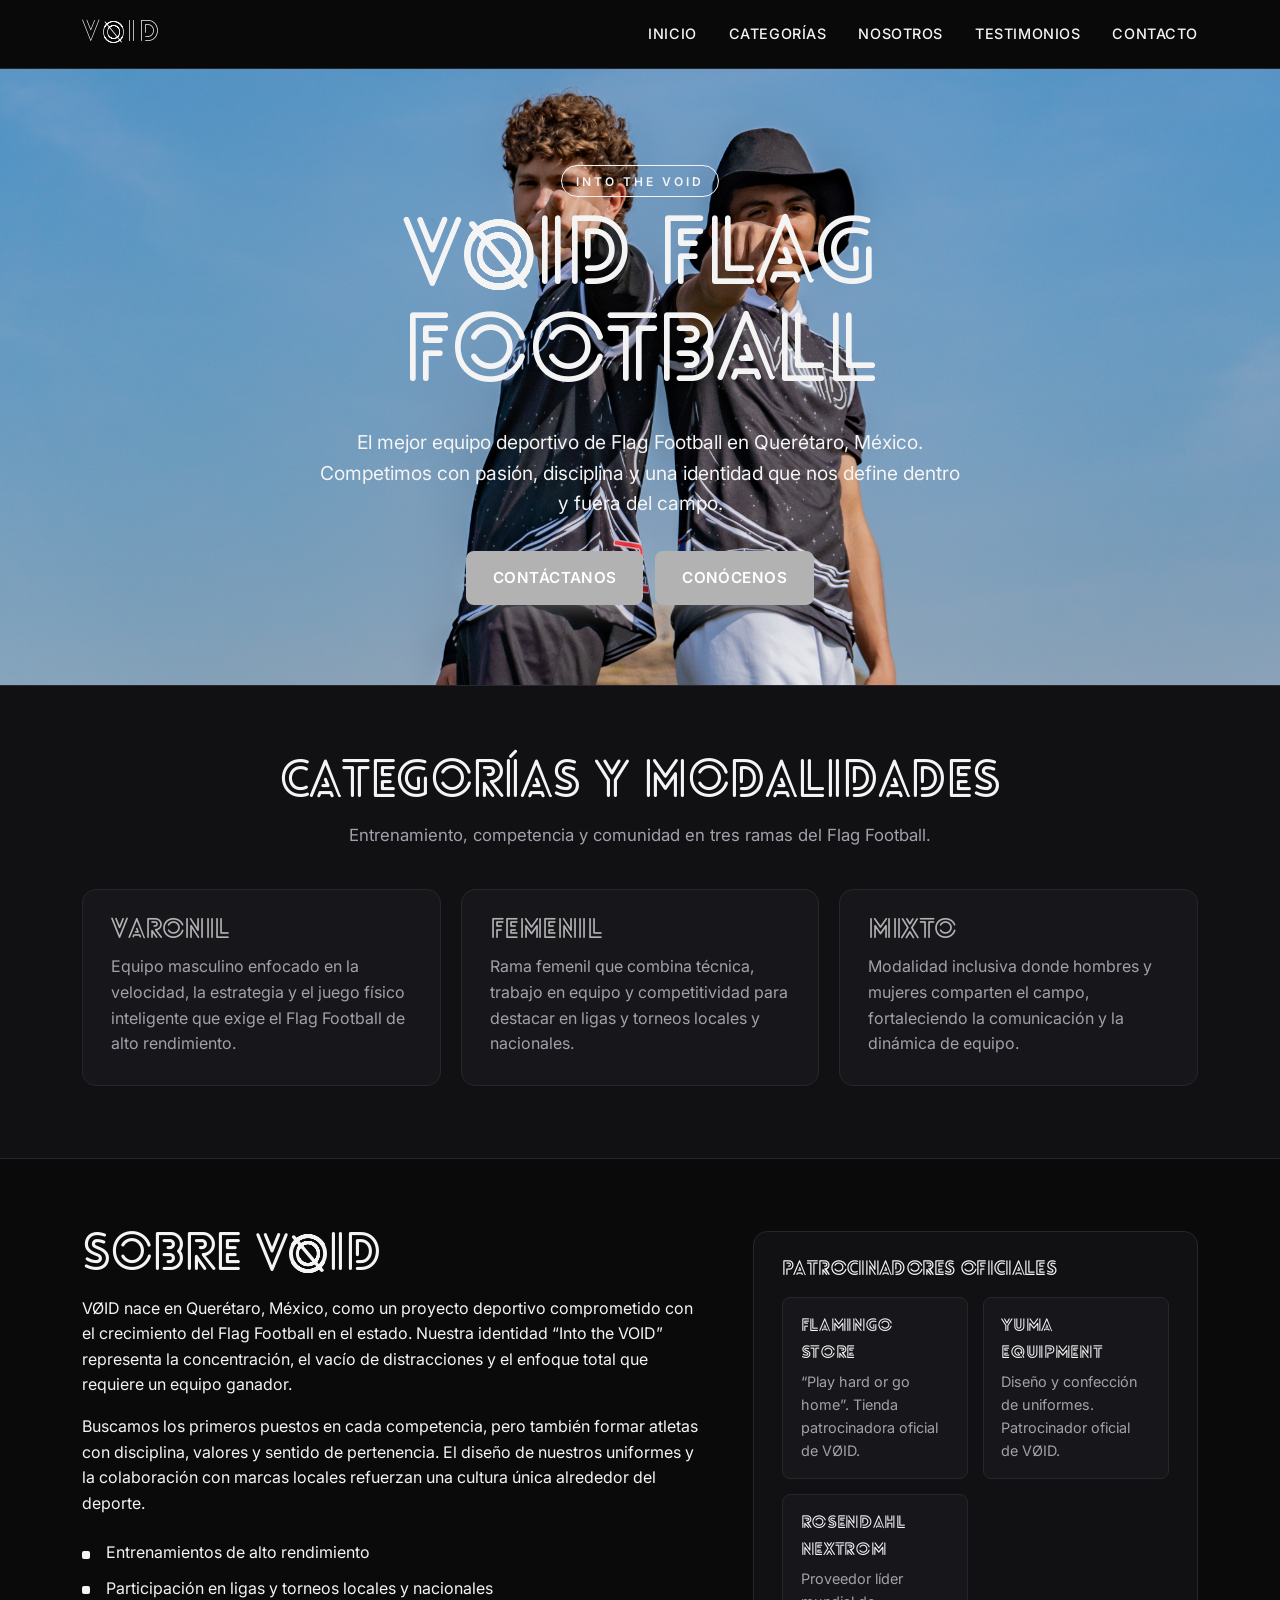
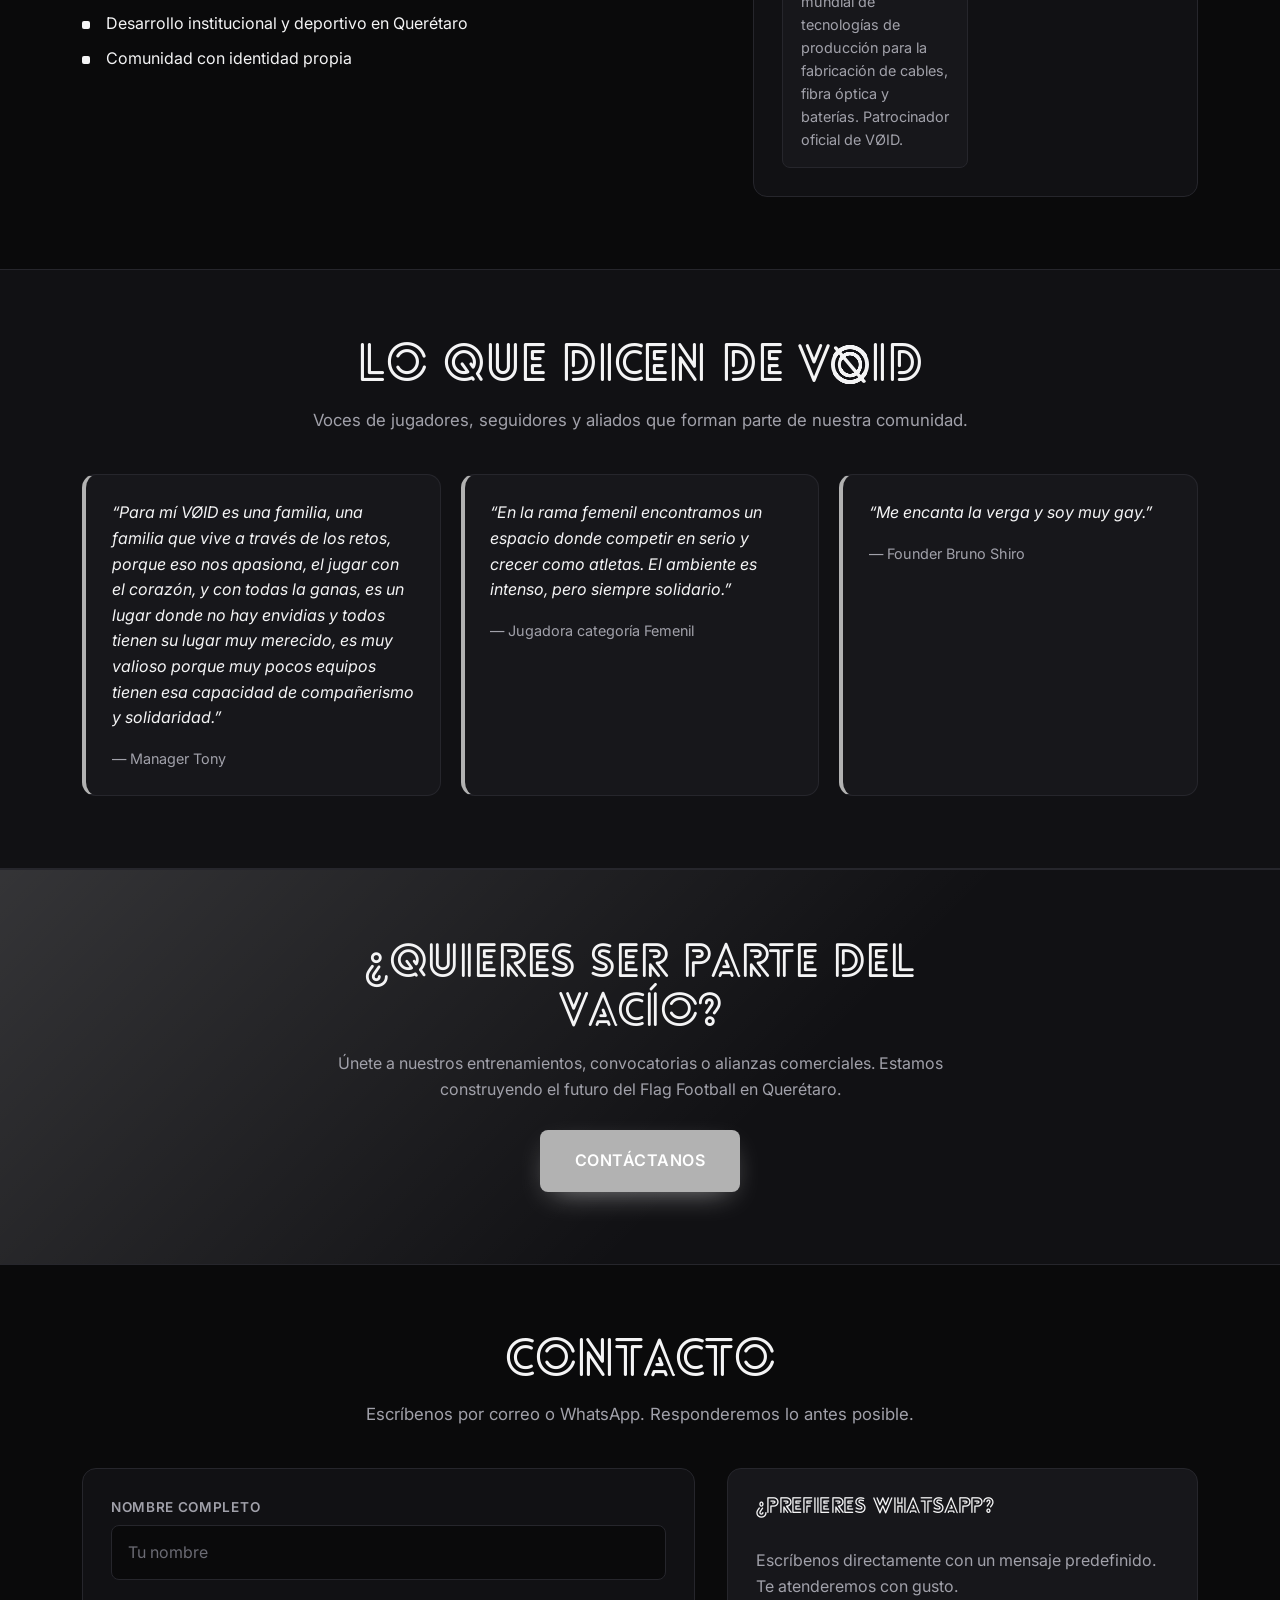
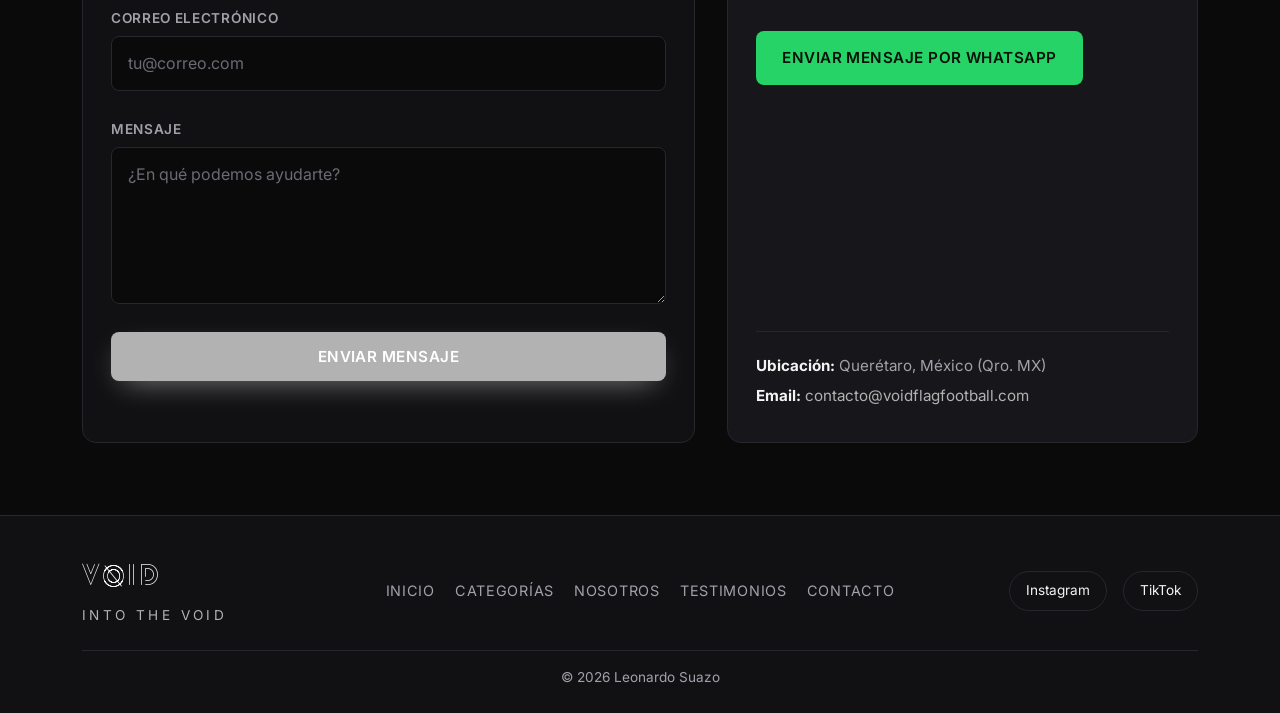
==== index.html @ d8218d99 "first commit" ====
<!doctype html>
<html lang="es">
  <head>
    <meta charset="UTF-8" />
    <meta name="viewport" content="width=device-width, initial-scale=1" />
    <title>VØID Flag Football | Into the VOID</title>
    <meta
      name="description"
      content="VØID es un equipo de Flag Football en Querétaro, México. Categorías varonil, femenil y mixto. Entrenamiento de alto rendimiento, competencia y comunidad urbana."
    />
    <meta name="author" content="Leonardo Suazo" />
    <meta
      name="keywords"
      content="Flag Football, VØID, Querétaro, fútbol bandera, equipo deportivo"
    />
    <meta property="og:title" content="VØID Flag Football | Into the VOID" />
    <meta
      property="og:description"
      content="Equipo de Flag Football en Querétaro, México. Varonil, femenil y mixto. Únete al VOID."
    />
    <meta property="og:type" content="website" />
    <meta property="og:locale" content="es_MX" />
    <meta name="twitter:card" content="summary_large_image" />
    <meta name="twitter:site" content="@voidflagfootball" />

    <link rel="preconnect" href="https://fonts.googleapis.com" />
    <link rel="preconnect" href="https://fonts.gstatic.com" crossorigin />
    <link
      rel="stylesheet"
      href="https://fonts.googleapis.com/css2?family=Bebas+Neue&family=Inter:wght@400;500;600;700&display=swap"
    />
    <link rel="stylesheet" href="styles/normalize.css" />
    <link rel="stylesheet" href="styles/style.css" />
    <link rel="icon" href="favicon.ico" type="icon" />
  </head>
  <body>
    <!-- Header / Navegación -->
    <header class="site-header">
      <div class="container header-inner">
        <a href="#inicio" class="logo" aria-label="VØID Inicio">VØID</a>

        <button
          class="nav-toggle"
          type="button"
          aria-label="Abrir menú de navegación"
          aria-expanded="false"
          aria-controls="main-nav"
        >
          <span class="hamburger-line" aria-hidden="true"></span>
          <span class="hamburger-line" aria-hidden="true"></span>
          <span class="hamburger-line" aria-hidden="true"></span>
        </button>

        <nav id="main-nav" class="main-nav" aria-label="Navegación principal">
          <ul class="nav-list">
            <li><a href="#inicio">Inicio</a></li>
            <li><a href="#categorias">Categorías</a></li>
            <li><a href="#nosotros">Nosotros</a></li>
            <li><a href="#testimonios">Testimonios</a></li>
            <li><a href="#contacto">Contacto</a></li>
          </ul>
        </nav>
      </div>
    </header>

    <main id="inicio">
      <!-- Hero -->
      <section class="hero" aria-labelledby="hero-title">
        <div class="container hero-content">
          <p class="hero-eyebrow">Into the VOID</p>
          <h1 id="hero-title" class="hero-title">VØID Flag Football</h1>
          <p class="hero-subtitle">
            El mejor equipo deportivo de Flag Football en Querétaro, México.
            Competimos con pasión, disciplina y una identidad que nos define
            dentro y fuera del campo.
          </p>
          <div class="hero-actions">
            <a href="#contacto" class="btn btn-primary">Contáctanos</a>
            <a href="#nosotros" class="btn btn-secondary">Conócenos</a>
          </div>
        </div>
      </section>

      <!-- Categorías -->
      <section
        id="categorias"
        class="categories"
        aria-labelledby="categories-title"
      >
        <div class="container">
          <header class="section-header">
            <h2 id="categories-title" class="section-title">
              Categorías y modalidades
            </h2>
            <p class="section-lead">
              Entrenamiento, competencia y comunidad en tres ramas del Flag
              Football.
            </p>
          </header>

          <div class="cards-grid">
            <article class="value-card">
              <h3 class="value-card-title">Varonil</h3>
              <p class="value-card-text">
                Equipo masculino enfocado en la velocidad, la estrategia y el
                juego físico inteligente que exige el Flag Football de alto
                rendimiento.
              </p>
            </article>

            <article class="value-card">
              <h3 class="value-card-title">Femenil</h3>
              <p class="value-card-text">
                Rama femenil que combina técnica, trabajo en equipo y
                competitividad para destacar en ligas y torneos locales y
                nacionales.
              </p>
            </article>

            <article class="value-card">
              <h3 class="value-card-title">Mixto</h3>
              <p class="value-card-text">
                Modalidad inclusiva donde hombres y mujeres comparten el campo,
                fortaleciendo la comunicación y la dinámica de equipo.
              </p>
            </article>
          </div>
        </div>
      </section>

      <!-- Sobre nosotros -->
      <section id="nosotros" class="about" aria-labelledby="about-title">
        <div class="container about-inner">
          <div class="about-copy">
            <h2 id="about-title" class="section-title">Sobre VØID</h2>
            <p class="about-text">
              VØID nace en Querétaro, México, como un proyecto deportivo
              comprometido con el crecimiento del Flag Football en el estado.
              Nuestra identidad “Into the VOID” representa la concentración, el
              vacío de distracciones y el enfoque total que requiere un equipo
              ganador.
            </p>
            <p>
              Buscamos los primeros puestos en cada competencia, pero también
              formar atletas con disciplina, valores y sentido de pertenencia.
              El diseño de nuestros uniformes y la colaboración con marcas
              locales refuerzan una cultura única alrededor del deporte.
            </p>

            <ul class="about-list">
              <li>Entrenamientos de alto rendimiento</li>
              <li>Participación en ligas y torneos locales y nacionales</li>
              <li>Desarrollo institucional y deportivo en Querétaro</li>
              <li>Comunidad con identidad propia</li>
            </ul>
          </div>

          <div class="about-sponsors">
            <h3 class="sponsors-title">Patrocinadores oficiales</h3>
            <div class="sponsors-grid">
              <div class="sponsor-card">
                <strong
                  ><a href="https://www.instagram.com/la_flamingo_store/">
                    Flamingo Store</a
                  ></strong
                >
                <span
                  >“Play hard or go home”. Tienda patrocinadora oficial de
                  VØID.</span
                >
              </div>
              <div class="sponsor-card">
                <strong
                  ><a href="https://www.instagram.com/yuma_equipment/"
                    >Yuma Equipment</a
                  ></strong
                >
                <span
                  >Diseño y confección de uniformes. Patrocinador oficial de
                  VØID.</span
                >
              </div>
              <div class="sponsor-card">
                <strong>Rosendahl Nextrom</strong>
                <span
                  >Proveedor líder mundial de tecnologías de producción para la
                  fabricación de cables, fibra óptica y baterías. Patrocinador
                  oficial de VØID.</span
                >
              </div>
            </div>
          </div>
        </div>
      </section>

      <!-- Testimonios -->
      <section
        id="testimonios"
        class="testimonials"
        aria-labelledby="testimonials-title"
      >
        <div class="container">
          <header class="section-header">
            <h2 id="testimonials-title" class="section-title">
              Lo que dicen de VØID
            </h2>
            <p class="section-lead">
              Voces de jugadores, seguidores y aliados que forman parte de
              nuestra comunidad.
            </p>
          </header>

          <div class="testimonials-grid">
            <blockquote class="testimonial-card">
              <p>
                “Para mí VØID es una familia, una familia que vive a través de
                los retos, porque eso nos apasiona, el jugar con el corazón, y
                con todas la ganas, es un lugar donde no hay envidias y todos
                tienen su lugar muy merecido, es muy valioso porque muy pocos
                equipos tienen esa capacidad de compañerismo y solidaridad.”
              </p>
              <footer><cite>— Manager Tony</cite></footer>
            </blockquote>

            <blockquote class="testimonial-card">
              <p>
                “En la rama femenil encontramos un espacio donde competir en
                serio y crecer como atletas. El ambiente es intenso, pero
                siempre solidario.”
              </p>
              <footer><cite>— Jugadora categoría Femenil</cite></footer>
            </blockquote>

            <blockquote class="testimonial-card">
              <p>“Me encanta la verga y soy muy gay.”</p>
              <footer><cite>— Founder Bruno Shiro</cite></footer>
            </blockquote>
          </div>
        </div>
      </section>

      <!-- CTA intermedia -->
      <section class="cta-section" aria-labelledby="cta-title">
        <div class="container cta-content">
          <h2 id="cta-title" class="cta-title">
            ¿Quieres ser parte del Vacío?
          </h2>
          <p class="cta-text">
            Únete a nuestros entrenamientos, convocatorias o alianzas
            comerciales. Estamos construyendo el futuro del Flag Football en
            Querétaro.
          </p>
          <a href="#contacto" class="btn btn-primary btn-large">Contáctanos</a>
        </div>
      </section>

      <!-- Contacto -->
      <section id="contacto" class="contact" aria-labelledby="contact-title">
        <div class="container contact-inner">
          <header class="section-header">
            <h2 id="contact-title" class="section-title">Contacto</h2>
            <p class="section-lead">
              Escríbenos por correo o WhatsApp. Responderemos lo antes posible.
            </p>
          </header>

          <div class="contact-grid">
            <form
              id="contact-form"
              class="contact-form"
              action="https://formspree.io/f/YOUR_ID"
              method="POST"
              novalidate
            >
              <div class="form-group">
                <label for="nombre">Nombre completo</label>
                <input
                  type="text"
                  id="nombre"
                  name="nombre"
                  placeholder="Tu nombre"
                  maxlength="100"
                  required
                />
                <span
                  class="form-error"
                  data-error-for="nombre"
                  role="alert"
                ></span>
              </div>

              <div class="form-group">
                <label for="email">Correo electrónico</label>
                <input
                  type="email"
                  id="email"
                  name="email"
                  placeholder="tu@correo.com"
                  maxlength="255"
                  required
                />
                <span
                  class="form-error"
                  data-error-for="email"
                  role="alert"
                ></span>
              </div>

              <div class="form-group">
                <label for="mensaje">Mensaje</label>
                <textarea
                  id="mensaje"
                  name="mensaje"
                  rows="5"
                  placeholder="¿En qué podemos ayudarte?"
                  maxlength="1000"
                  required
                ></textarea>
                <span
                  class="form-error"
                  data-error-for="mensaje"
                  role="alert"
                ></span>
              </div>

              <button type="submit" class="btn btn-primary" data-submit>
                Enviar mensaje
              </button>
              <p class="form-feedback" role="status" aria-live="polite"></p>
            </form>

            <aside class="contact-aside" aria-labelledby="whatsapp-title">
              <h3 id="whatsapp-title" class="contact-aside-title">
                ¿Prefieres WhatsApp?
              </h3>
              <p>
                Escríbenos directamente con un mensaje predefinido. Te
                atenderemos con gusto.
              </p>
              <a
                href="https://wa.me/5214426491624?text=Hola%20V%C3%98ID%2C%20me%20interesa%20conocer%20m%C3%A1s%20sobre%20el%20equipo%20de%20Flag%20Football."
                class="btn btn-whatsapp"
                target="_blank"
                rel="noopener noreferrer"
                >Enviar mensaje por WhatsApp</a
              >

              <address class="contact-info">
                <p><strong>Ubicación:</strong> Querétaro, México (Qro. MX)</p>
                <p>
                  <strong>Email:</strong>
                  <a href="mailto:contacto@voidflagfootball.com"
                    >contacto@voidflagfootball.com</a
                  >
                </p>
              </address>
            </aside>
          </div>
        </div>
      </section>
    </main>

    <!-- Footer -->
    <footer class="site-footer">
      <div class="container footer-inner">
        <div class="footer-brand">
          <span class="footer-logo">VØID</span>
          <p class="footer-tagline">Into the VOID</p>
        </div>

        <nav class="footer-nav" aria-label="Enlaces del pie de página">
          <ul>
            <li><a href="#inicio">Inicio</a></li>
            <li><a href="#categorias">Categorías</a></li>
            <li><a href="#nosotros">Nosotros</a></li>
            <li><a href="#testimonios">Testimonios</a></li>
            <li><a href="#contacto">Contacto</a></li>
          </ul>
        </nav>

        <div class="footer-social">
          <a
            href="https://www.instagram.com/voidflagqro/"
            target="_blank"
            rel="noopener noreferrer"
            aria-label="Instagram de VØID"
            >Instagram</a
          >
          <a
            href="https://www.tiktok.com/@officialvoidflag?_r=1&_t=ZS-97vxeHUKZWf"
            target="_blank"
            rel="noopener noreferrer"
            aria-label="TikTok de VØID"
            >TikTok</a
          >
        </div>

        <p class="footer-copyright">© 2026 Leonardo Suazo</p>
      </div>
    </footer>

    <script src="script.js" defer></script>
  </body>
</html>
---- styles/style.css ----
@font-face {
  font-family: "Lovelo";
  src:
    url("/fonts/Lovelo-LineLight.woff2") format("woff2"),
    url("/fonts/Lovelo-LineLight.woff") format("woff");
}

:root {
  --void-bg: #0a0a0b;
  --void-surface: #111114;
  --void-surface-2: #17171b;
  --void-border: #26262c;
  --void-text: #f4f4f5;
  --void-muted: #a1a1aa;
  --void-accent: #b2b2b2;
  --void-accent-hover: #f2f2f2;
  --void-whatsapp: #25d366;
  --void-whatsapp-hover: #1ebe57;

  --void-font-display: "Lovelo", system-ui, sans-serif;
  --void-font-body:
    "Inter", system-ui, -apple-system, "Segoe UI", Roboto, sans-serif;

  --void-radius: 14px;
  --void-radius-sm: 8px;
  --void-shadow: 0 10px 30px -12px rgba(0, 0, 0, 0.6);
  --void-shadow-accent: 0 10px 30px -12px rgba(255, 255, 255, 0.55);

  --void-container: 1180px;
  --void-gutter: 1.25rem;

  --void-header-h: 68px;
}

/* ---------- Reset / base ---------- */
*,
*::before,
*::after {
  box-sizing: border-box;
}

html {
  scroll-behavior: smooth;
  scroll-padding-top: calc(var(--void-header-h) + 12px);
  -webkit-text-size-adjust: 100%;
}

body {
  margin: 0;
  font-family: var(--void-font-body);
  font-size: 16px;
  line-height: 1.6;
  color: var(--void-text);
  background-color: var(--void-bg);
  background-image:
    radial-gradient(
      1000px 500px at 80% -10%,
      rgba(225, 29, 46, 0.12),
      transparent 60%
    ),
    radial-gradient(
      800px 400px at -10% 20%,
      rgba(255, 255, 255, 0.04),
      transparent 60%
    );
  -webkit-font-smoothing: antialiased;
  -moz-osx-font-smoothing: grayscale;
}

img,
svg {
  max-width: 100%;
  display: block;
}

a {
  color: inherit;
  text-decoration: none;
  transition: color 0.2s ease;
}
a:hover {
  color: var(--void-accent);
}

h1,
h2,
h3,
h4 {
  font-family: var(--void-font-display);
  font-weight: 700;
  letter-spacing: 0.02em;
  line-height: 1.1;
  margin: 0 0 0.75rem;
  text-transform: uppercase;
}

p {
  margin: 0 0 1rem;
  color: var(--void-muted);
}

ul {
  margin: 0;
  padding: 0;
  list-style: none;
}

:focus-visible {
  outline: 2px solid var(--void-accent);
  outline-offset: 3px;
  border-radius: 4px;
}

/* ---------- Layout helpers ---------- */
.container {
  width: 100%;
  max-width: var(--void-container);
  margin-inline: auto;
  padding-inline: var(--void-gutter);
}

.section-header {
  text-align: center;
  max-width: 720px;
  margin: 0 auto 2.5rem;
}

.section-title {
  font-size: clamp(1.9rem, 4vw + 1rem, 3rem);
  color: var(--void-text);
}

.section-lead {
  font-size: 1.05rem;
  color: var(--void-muted);
}

/* ---------- Botones ---------- */
.btn {
  display: inline-flex;
  align-items: center;
  justify-content: center;
  gap: 0.5rem;
  padding: 0.85rem 1.6rem;
  border-radius: var(--void-radius-sm);
  font-family: var(--void-font-body);
  font-weight: 600;
  font-size: 0.95rem;
  letter-spacing: 0.03em;
  text-transform: uppercase;
  cursor: pointer;
  border: 1px solid transparent;
  transition:
    transform 0.15s ease,
    background-color 0.2s ease,
    color 0.2s ease,
    box-shadow 0.2s ease,
    border-color 0.2s ease;
}

.btn:hover {
  transform: translateY(-2px);
  color: #fff;
}
.btn:active {
  transform: translateY(0);
}

.btn-primary {
  background: var(--void-accent);
  color: #fff;
  box-shadow: var(--void-shadow-accent);
}
.btn-primary:hover {
  background: var(--void-accent-hover);
  color: #26262c;
}

.btn-secondary {
  background: var(--void-accent);
  color: #fff;
  box-shadow: var(--void-shadow-accent);
}
.btn-secondary:hover {
  background: var(--void-accent-hover);
  color: #26262c;
}

.btn-whatsapp {
  background: var(--void-whatsapp);
  color: #05130a;
}
.btn-whatsapp:hover {
  background: var(--void-whatsapp-hover);
  color: #05130a;
}

.btn-large {
  padding: 1.05rem 2.1rem;
  font-size: 1rem;
}

/* ---------- Header / Navegación ---------- */
.site-header {
  position: sticky;
  top: 0;
  z-index: 50;
  background: rgba(10, 10, 11, 0.85);
  backdrop-filter: saturate(140%) blur(10px);
  -webkit-backdrop-filter: saturate(140%) blur(10px);
  border-bottom: 1px solid var(--void-border);
}

.header-inner {
  display: flex;
  align-items: center;
  justify-content: space-between;
  min-height: var(--void-header-h);
  gap: 1rem;
}

.logo {
  font-family: var(--void-font-display);
  font-size: 1.75rem;
  letter-spacing: 0.08em;
  color: var(--void-text);
}
.logo:hover {
  color: var(--void-accent);
}

.nav-toggle {
  display: inline-flex;
  flex-direction: column;
  justify-content: center;
  gap: 5px;
  width: 42px;
  height: 42px;
  padding: 10px;
  background: transparent;
  border: 1px solid var(--void-border);
  border-radius: var(--void-radius-sm);
  cursor: pointer;
}
.hamburger-line {
  display: block;
  height: 2px;
  width: 100%;
  background: var(--void-text);
  border-radius: 2px;
  transition:
    transform 0.2s ease,
    opacity 0.2s ease;
}

.nav-toggle.is-open .hamburger-line:nth-child(1) {
  transform: translateY(7px) rotate(45deg);
}
.nav-toggle.is-open .hamburger-line:nth-child(2) {
  opacity: 0;
}
.nav-toggle.is-open .hamburger-line:nth-child(3) {
  transform: translateY(-7px) rotate(-45deg);
}

.main-nav {
  position: absolute;
  top: var(--void-header-h);
  left: 0;
  right: 0;
  background: var(--void-surface);
  border-bottom: 1px solid var(--void-border);
  max-height: 0;
  overflow: hidden;
  transition: max-height 0.3s ease;
}
.main-nav.is-open {
  max-height: 60vh;
}

.nav-list {
  display: flex;
  flex-direction: column;
  padding: 0.5rem var(--void-gutter) 1rem;
}
.nav-list li a {
  display: block;
  padding: 0.9rem 0.25rem;
  border-bottom: 1px solid var(--void-border);
  font-weight: 500;
  letter-spacing: 0.04em;
  text-transform: uppercase;
  font-size: 0.9rem;
}
.nav-list li:last-child a {
  border-bottom: none;
}

/* ---------- Hero ---------- */
.hero {
  background-image: url(/images/IMG_5274.JPG);
  background-repeat: no-repeat;
  background-size: cover;
  padding: 5rem 0 4rem;
  text-align: center;
  position: relative;
  overflow: hidden;
}

.hero-content {
  max-width: 820px;
  margin: 0 auto;
}

.hero-eyebrow {
  display: inline-block;
  margin-bottom: 1rem;
  padding: 0.35rem 0.9rem;
  font-size: 0.75rem;
  font-weight: 600;
  letter-spacing: 0.25em;
  text-transform: uppercase;
  color: var(--void-text);
  border: 1px solid var(--void-text);
  border-radius: 999px;
}

.hero-title {
  font-size: clamp(2.75rem, 8vw + 1rem, 5.5rem);
  color: var(--void-text);
  margin-bottom: 1.25rem;
}

.hero-subtitle {
  font-size: clamp(1rem, 1.2vw + 0.75rem, 1.2rem);
  color: var(--void-text);
  max-width: 640px;
  margin: 0 auto 2rem;
}

.hero-actions {
  display: flex;
  flex-wrap: wrap;
  justify-content: center;
  gap: 0.75rem;
}

/* ---------- Secciones genéricas ---------- */
.categories,
.about,
.testimonials,
.cta-section,
.contact {
  padding: 4.5rem 0;
}

.categories {
  background: var(--void-surface);
  border-block: 1px solid var(--void-border);
}
.testimonials {
  background: var(--void-surface);
  border-block: 1px solid var(--void-border);
}

/* ---------- Cards / Categorías ---------- */
.cards-grid {
  display: grid;
  grid-template-columns: 1fr;
  gap: 1.25rem;
}

.value-card {
  background: var(--void-surface-2);
  border: 1px solid var(--void-border);
  border-radius: var(--void-radius);
  padding: 1.75rem;
  transition:
    transform 0.2s ease,
    border-color 0.2s ease,
    box-shadow 0.2s ease;
}
.value-card:hover {
  transform: translateY(-4px);
  border-color: var(--void-accent);
  box-shadow: var(--void-shadow);
}
.value-card-title {
  font-size: 1.6rem;
  color: var(--void-accent);
  margin-bottom: 0.5rem;
}
.value-card-text {
  color: var(--void-muted);
  margin: 0;
}

/* ---------- Sobre nosotros ---------- */
.about {
  background-image: url(/images/IMG_5280.JPG);
  background-repeat: no-repeat;
  background-size: cover;
}
.about-text {
  color: #f4f4f5;
}
.about-inner {
  display: grid;
  grid-template-columns: 1fr;
  gap: 2.5rem;
  align-items: start;
}

.about-copy p {
  color: var(--void-text);
}
.about-copy .section-title {
  text-align: left;
}

.about-list {
  margin-top: 1.5rem;
  display: grid;
  gap: 0.6rem;
  list-style: none;
}
.about-list li {
  position: relative;
  padding-left: 1.5rem;
  color: var(--void-text);
}
.about-list li::before {
  content: "";
  position: absolute;
  top: 0.65em;
  left: 0;
  width: 8px;
  height: 8px;
  background: var(--void-text);
  border-radius: 2px;
}

.about-sponsors {
  background: var(--void-surface);
  border: 1px solid var(--void-border);
  border-radius: var(--void-radius);
  padding: 1.75rem;
}
.sponsors-title {
  font-size: 1.2rem;
  color: var(--void-text);
  margin-bottom: 1rem;
}
.sponsors-grid {
  display: grid;
  grid-template-columns: 1fr;
  gap: 0.9rem;
}
.sponsor-card {
  display: flex;
  flex-direction: column;
  gap: 0.15rem;
  padding: 1rem 1.1rem;
  background: var(--void-surface-2);
  border: 1px solid var(--void-border);
  border-radius: var(--void-radius-sm);
}
.sponsor-card strong {
  font-family: var(--void-font-display);
  letter-spacing: 0.04em;
  color: var(--void-text);
  font-size: 1.05rem;
}
.sponsor-card span {
  color: var(--void-muted);
  font-size: 0.9rem;
}

/* ---------- Testimonios ---------- */
.testimonials-grid {
  display: grid;
  grid-template-columns: 1fr;
  gap: 1.25rem;
}
.testimonial-card {
  margin: 0;
  background: var(--void-surface-2);
  border: 1px solid var(--void-border);
  border-left: 4px solid var(--void-accent);
  border-radius: var(--void-radius);
  padding: 1.6rem;
}
.testimonial-card p {
  color: var(--void-text);
  font-style: italic;
  margin-bottom: 1rem;
}
.testimonial-card footer {
  color: var(--void-muted);
  font-size: 0.9rem;
}
.testimonial-card cite {
  font-style: normal;
}

/* ---------- CTA intermedia ---------- */
.cta-section {
  background:
    linear-gradient(
      135deg,
      rgba(255, 255, 255, 0.15),
      rgba(51, 137, 194, 0) 60%
    ),
    var(--void-surface);
  border-block: 1px solid var(--void-border);
  text-align: center;
}
.cta-content {
  max-width: 720px;
  margin: 0 auto;
}
.cta-title {
  font-size: clamp(1.8rem, 4vw + 1rem, 2.75rem);
  color: var(--void-text);
}
.cta-text {
  color: var(--void-muted);
  margin-bottom: 1.75rem;
}

/* ---------- Contacto ---------- */
.contact-grid {
  display: grid;
  grid-template-columns: 1fr;
  gap: 2rem;
}

.contact-form {
  background: var(--void-surface);
  border: 1px solid var(--void-border);
  border-radius: var(--void-radius);
  padding: 1.75rem;
  display: grid;
  gap: 1rem;
}
.form-group {
  display: grid;
  gap: 0.4rem;
}
.form-group label {
  font-size: 0.85rem;
  font-weight: 600;
  letter-spacing: 0.05em;
  text-transform: uppercase;
  color: var(--void-muted);
}
.form-group input,
.form-group textarea {
  width: 100%;
  padding: 0.85rem 1rem;
  background: var(--void-bg);
  color: var(--void-text);
  border: 1px solid var(--void-border);
  border-radius: var(--void-radius-sm);
  font: inherit;
  transition:
    border-color 0.2s ease,
    box-shadow 0.2s ease;
}
.form-group input::placeholder,
.form-group textarea::placeholder {
  color: #6b6b74;
}
.form-group input:focus,
.form-group textarea:focus {
  outline: none;
  border-color: var(--void-accent);
  box-shadow: 0 0 0 3px rgba(255, 255, 255, 0.2);
}
.form-group textarea {
  resize: vertical;
  min-height: 130px;
}

.form-success {
  margin: 0;
  font-size: 0.9rem;
  color: var(--void-whatsapp);
}

.form-error {
  display: block;
  margin-top: 0.35rem;
  font-size: 0.85rem;
  color: var(--void-accent);
}

.form-group input[aria-invalid="true"],
.form-group textarea[aria-invalid="true"] {
  border-color: var(--void-accent);
  box-shadow: 0 0 0 3px rgba(225, 29, 46, 0.2);
}

.btn:disabled {
  opacity: 0.6;
  cursor: not-allowed;
  transform: none;
}

.contact-aside {
  background: var(--void-surface-2);
  border: 1px solid var(--void-border);
  border-radius: var(--void-radius);
  padding: 1.75rem;
  display: flex;
  flex-direction: column;
  gap: 1rem;
}
.contact-aside-title {
  font-size: 1.3rem;
  color: var(--void-text);
}
.contact-aside .btn-whatsapp {
  align-self: flex-start;
}

.contact-info {
  font-style: normal;
  margin-top: auto;
  padding-top: 1rem;
  border-top: 1px solid var(--void-border);
  color: var(--void-muted);
  font-size: 0.95rem;
}
.contact-info p {
  margin: 0.35rem 0;
  color: var(--void-muted);
}
.contact-info strong {
  color: var(--void-text);
}
.contact-info a {
  color: var(--void-accent);
}

/* ---------- Footer ---------- */
.site-footer {
  background: var(--void-surface);
  border-top: 1px solid var(--void-border);
  padding: 2.5rem 0 1.5rem;
}
.footer-inner {
  display: grid;
  grid-template-columns: 1fr;
  gap: 1.5rem;
  text-align: center;
}
.footer-brand {
  display: flex;
  flex-direction: column;
  align-items: center;
  gap: 0.25rem;
}
.footer-logo {
  font-family: var(--void-font-display);
  font-size: 1.75rem;
  letter-spacing: 0.08em;
  color: var(--void-text);
}
.footer-tagline {
  margin: 0;
  font-size: 0.85rem;
  letter-spacing: 0.25em;
  text-transform: uppercase;
  color: var(--void-accent);
}

.footer-nav ul {
  display: flex;
  flex-wrap: wrap;
  justify-content: center;
  gap: 0.5rem 1.25rem;
}
.footer-nav a {
  font-size: 0.9rem;
  color: var(--void-muted);
  text-transform: uppercase;
  letter-spacing: 0.05em;
}
.footer-nav a:hover {
  color: var(--void-accent);
}

.footer-social {
  display: flex;
  justify-content: center;
  gap: 1rem;
}
.footer-social a {
  padding: 0.5rem 1rem;
  border: 1px solid var(--void-border);
  border-radius: 999px;
  font-size: 0.85rem;
  color: var(--void-text);
}
.footer-social a:hover {
  border-color: var(--void-accent);
  color: var(--void-accent);
}

.footer-copyright {
  margin: 0;
  font-size: 0.85rem;
  color: var(--void-muted);
}

/* ==========================================================================
   Breakpoints
   ========================================================================== */

/* Tablet ≥ 640px */
@media (min-width: 640px) {
  .cards-grid {
    grid-template-columns: repeat(2, 1fr);
  }
  .sponsors-grid {
    grid-template-columns: repeat(2, 1fr);
  }
  .testimonials-grid {
    grid-template-columns: repeat(2, 1fr);
  }
  .hero {
    padding: 6rem 0 5rem;
  }
}

/* Desktop ≥ 900px */
@media (min-width: 900px) {
  :root {
    --void-gutter: 2rem;
  }

  .nav-toggle {
    display: none;
  }

  .main-nav {
    position: static;
    max-height: none;
    background: transparent;
    border-bottom: none;
    overflow: visible;
  }
  .nav-list {
    flex-direction: row;
    align-items: center;
    gap: 2rem;
    padding: 0;
  }
  .nav-list li a {
    padding: 0.5rem 0;
    border-bottom: none;
    position: relative;
  }
  .nav-list li a::after {
    content: "";
    position: absolute;
    left: 0;
    bottom: -4px;
    width: 0;
    height: 2px;
    background: var(--void-accent);
    transition: width 0.2s ease;
  }
  .nav-list li a:hover::after {
    width: 100%;
  }

  .cards-grid {
    grid-template-columns: repeat(3, 1fr);
  }
  .testimonials-grid {
    grid-template-columns: repeat(3, 1fr);
  }

  .about-inner {
    grid-template-columns: 1.4fr 1fr;
    gap: 3rem;
  }

  .contact-grid {
    grid-template-columns: 1.3fr 1fr;
  }

  .footer-inner {
    grid-template-columns: 1fr auto 1fr;
    align-items: center;
    text-align: left;
  }
  .footer-brand {
    align-items: flex-start;
  }
  .footer-social {
    justify-content: flex-end;
  }
  .footer-copyright {
    grid-column: 1 / -1;
    text-align: center;
    padding-top: 1rem;
    border-top: 1px solid var(--void-border);
  }
}

/* Reduced motion */
@media (prefers-reduced-motion: reduce) {
  * {
    animation: none !important;
    transition: none !important;
    scroll-behavior: auto !important;
  }
}
/* Feedback global del formulario (versión vanilla) */
.form-feedback {
  margin: 0;
  font-size: 0.9rem;
  min-height: 1.2em;
}
.form-feedback[data-type="success"] {
  color: var(--void-whatsapp);
}
.form-feedback[data-type="error"] {
  color: var(--void-accent);
}
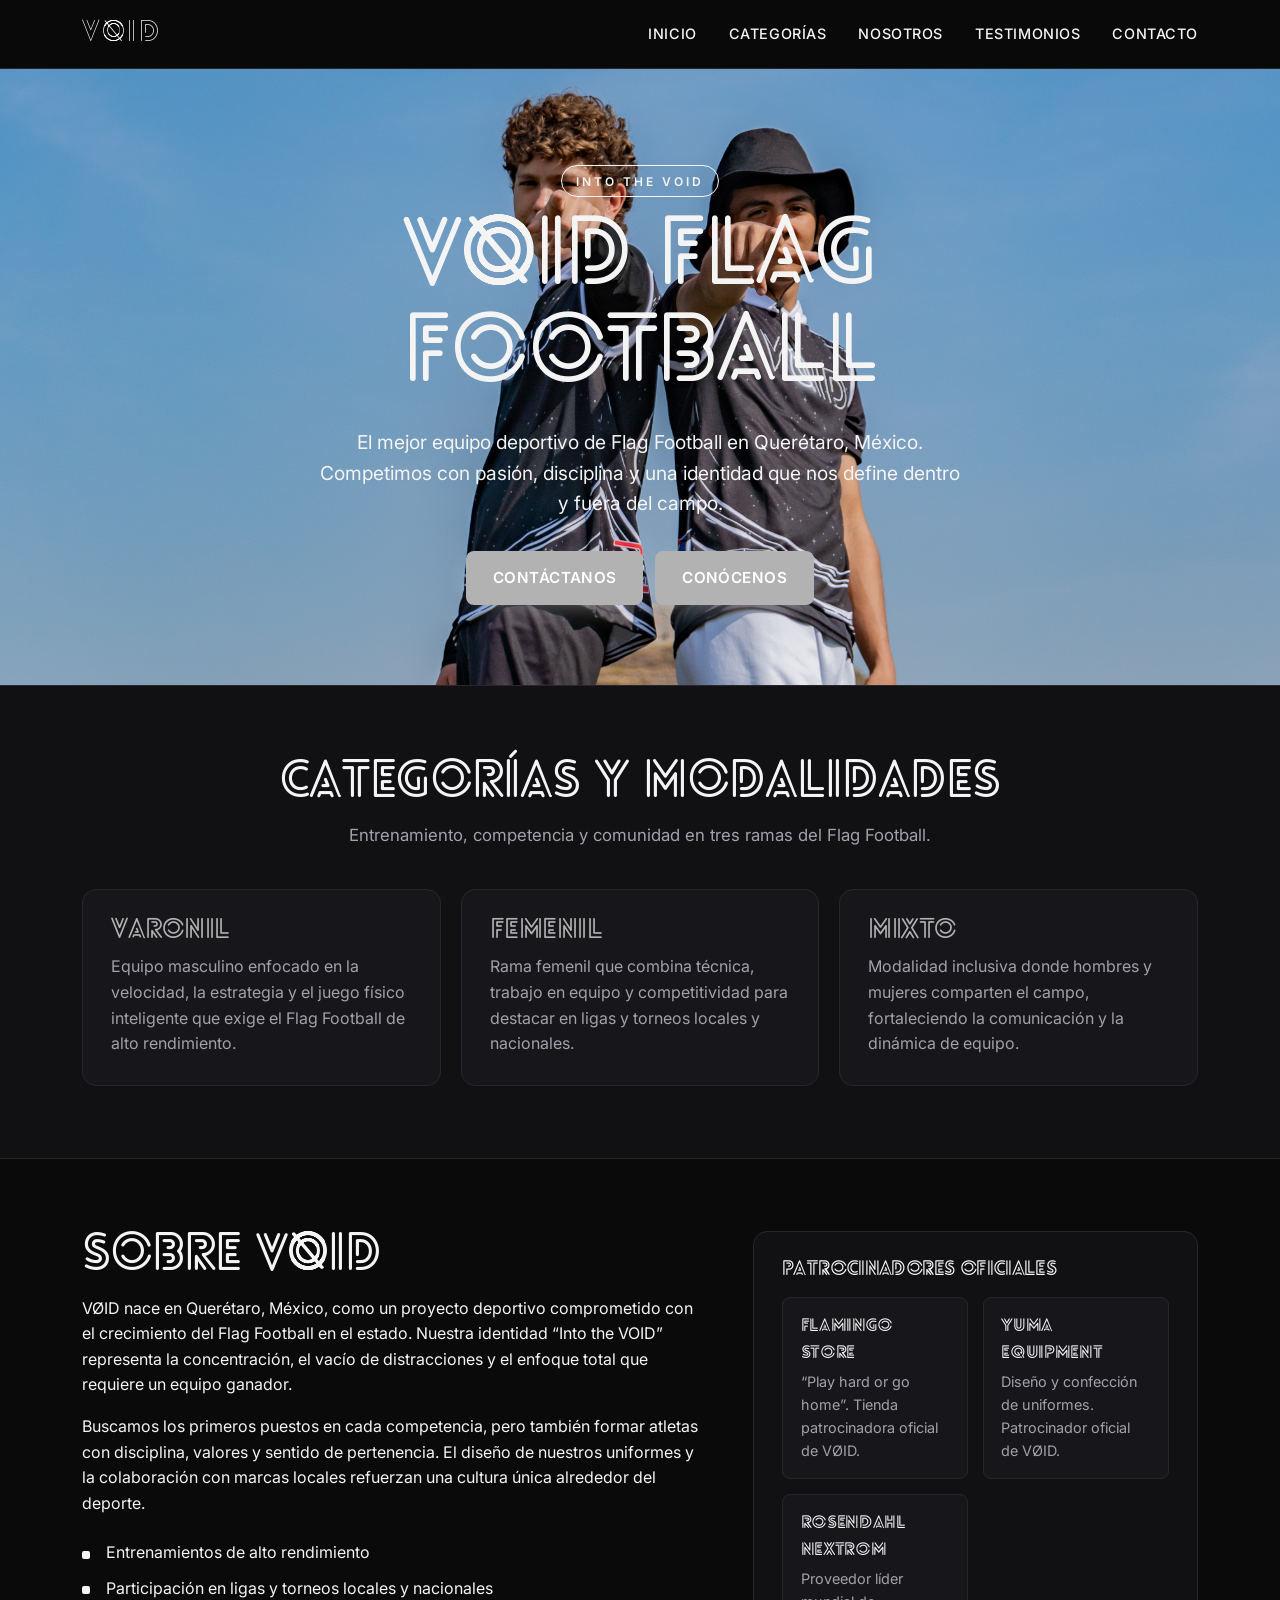
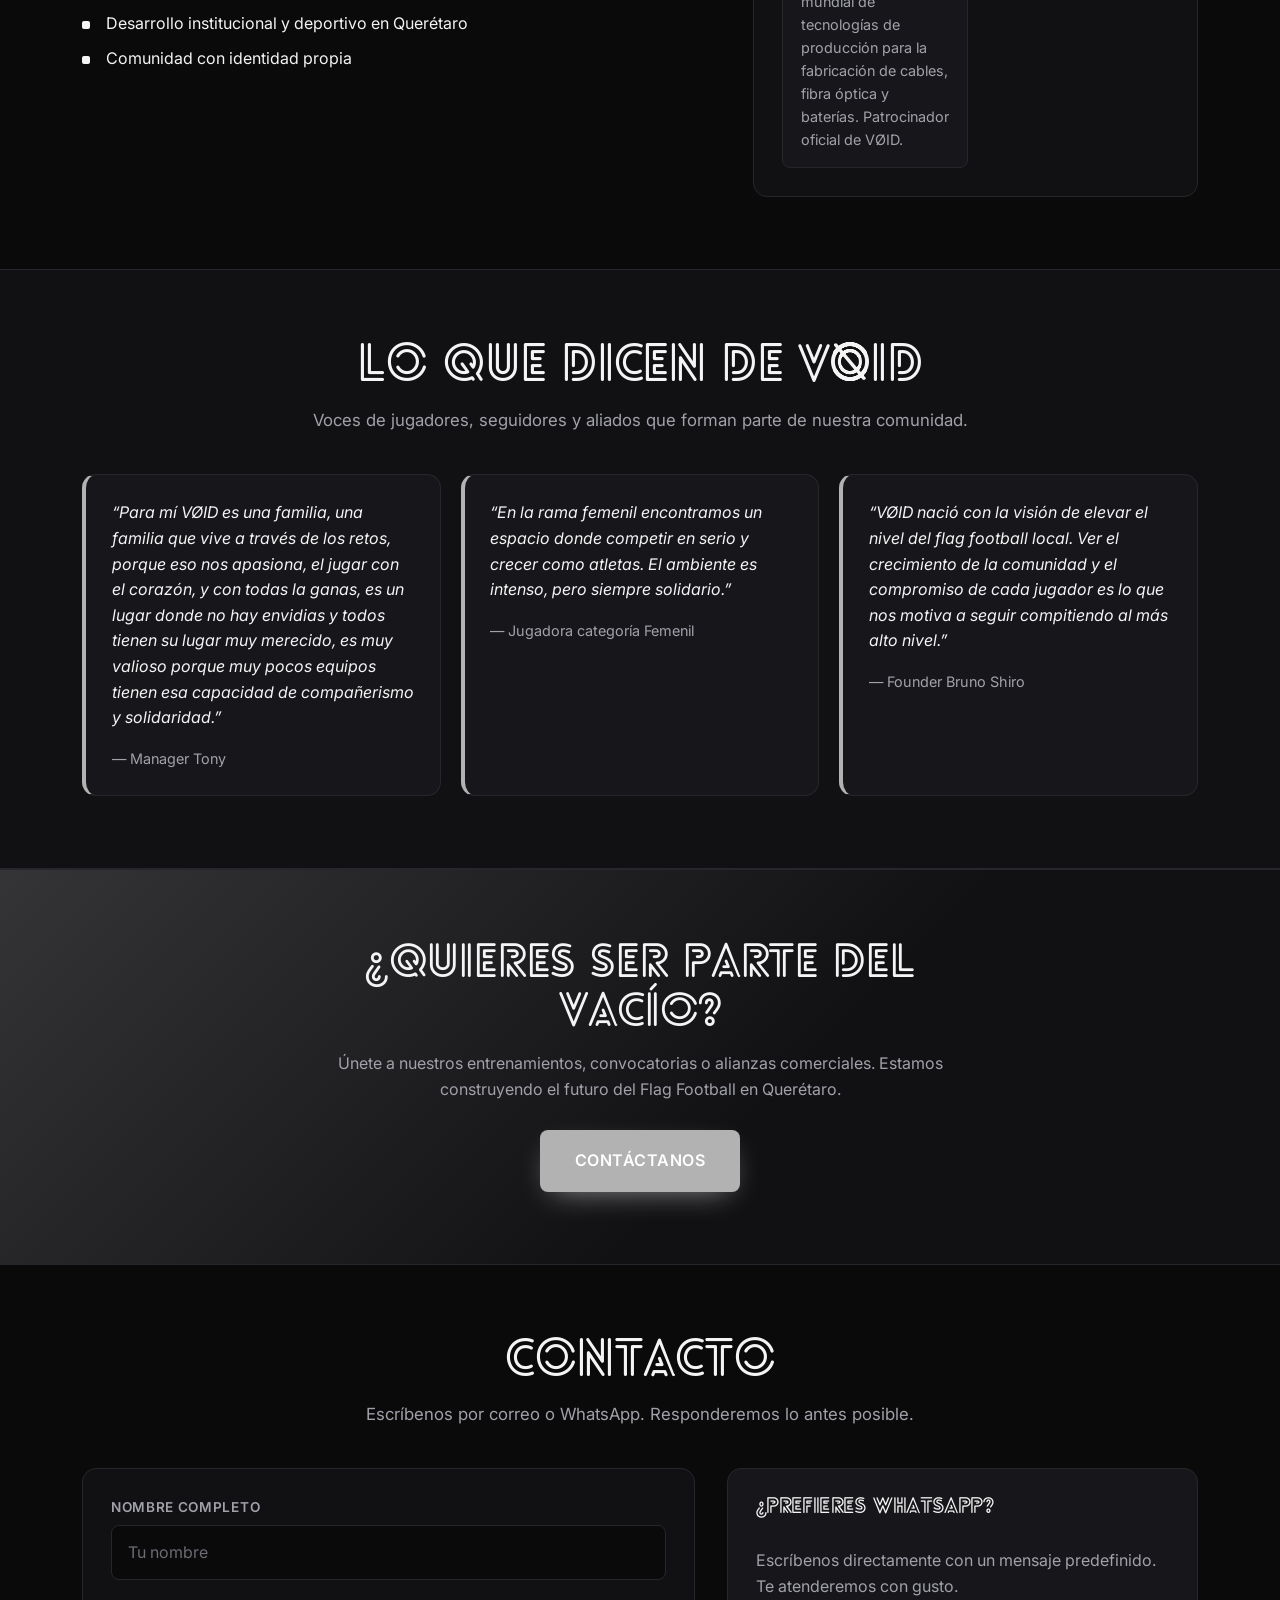
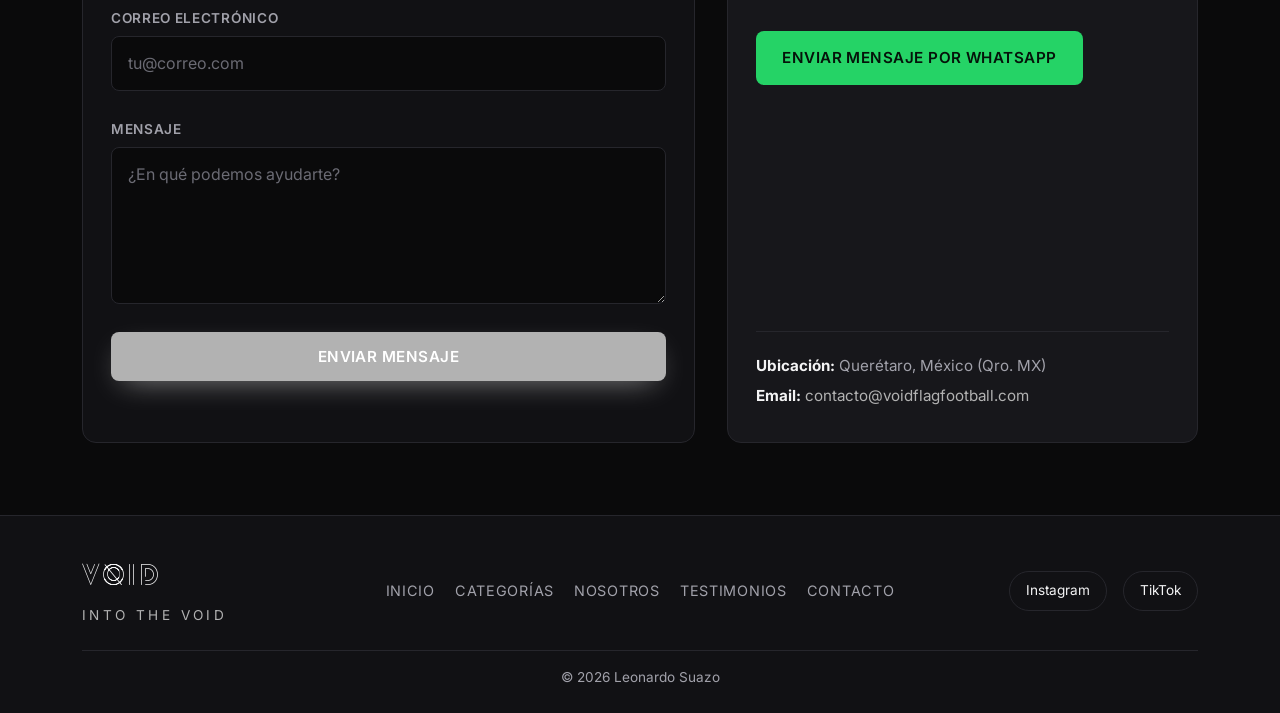
==== commit cede4307: "readme" ====
--- a/index.html
+++ b/index.html
@@ -31,10 +31,9 @@
     />
     <link rel="stylesheet" href="styles/normalize.css" />
     <link rel="stylesheet" href="styles/style.css" />
-    <link rel="icon" href="favicon.ico" type="icon" />
+    <link rel="icon" href="favicon.ico" type="image/x-icon" />
   </head>
   <body>
-    <!-- Header / Navegación -->
     <header class="site-header">
       <div class="container header-inner">
         <a href="#inicio" class="logo" aria-label="VØID Inicio">VØID</a>
@@ -64,7 +63,6 @@
     </header>
 
     <main id="inicio">
-      <!-- Hero -->
       <section class="hero" aria-labelledby="hero-title">
         <div class="container hero-content">
           <p class="hero-eyebrow">Into the VOID</p>
@@ -81,7 +79,6 @@
         </div>
       </section>
 
-      <!-- Categorías -->
       <section
         id="categorias"
         class="categories"
@@ -128,7 +125,6 @@
         </div>
       </section>
 
-      <!-- Sobre nosotros -->
       <section id="nosotros" class="about" aria-labelledby="about-title">
         <div class="container about-inner">
           <div class="about-copy">
@@ -159,22 +155,28 @@
             <h3 class="sponsors-title">Patrocinadores oficiales</h3>
             <div class="sponsors-grid">
               <div class="sponsor-card">
-                <strong
-                  ><a href="https://www.instagram.com/la_flamingo_store/">
-                    Flamingo Store</a
-                  ></strong
-                >
+                <strong>
+                  <a
+                    href="https://www.instagram.com/la_flamingo_store/"
+                    target="_blank"
+                    rel="noopener noreferrer"
+                    >Flamingo Store</a
+                  >
+                </strong>
                 <span
                   >“Play hard or go home”. Tienda patrocinadora oficial de
                   VØID.</span
                 >
               </div>
               <div class="sponsor-card">
-                <strong
-                  ><a href="https://www.instagram.com/yuma_equipment/"
+                <strong>
+                  <a
+                    href="https://www.instagram.com/yuma_equipment/"
+                    target="_blank"
+                    rel="noopener noreferrer"
                     >Yuma Equipment</a
-                  ></strong
-                >
+                  >
+                </strong>
                 <span
                   >Diseño y confección de uniformes. Patrocinador oficial de
                   VØID.</span
@@ -193,7 +195,6 @@
         </div>
       </section>
 
-      <!-- Testimonios -->
       <section
         id="testimonios"
         class="testimonials"
@@ -232,14 +233,18 @@
             </blockquote>
 
             <blockquote class="testimonial-card">
-              <p>“Me encanta la verga y soy muy gay.”</p>
+              <p>
+                “VØID nació con la visión de elevar el nivel del flag football
+                local. Ver el crecimiento de la comunidad y el compromiso de
+                cada jugador es lo que nos motiva a seguir compitiendo al más
+                alto nivel.”
+              </p>
               <footer><cite>— Founder Bruno Shiro</cite></footer>
             </blockquote>
           </div>
         </div>
       </section>
 
-      <!-- CTA intermedia -->
       <section class="cta-section" aria-labelledby="cta-title">
         <div class="container cta-content">
           <h2 id="cta-title" class="cta-title">
@@ -254,7 +259,6 @@
         </div>
       </section>
 
-      <!-- Contacto -->
       <section id="contacto" class="contact" aria-labelledby="contact-title">
         <div class="container contact-inner">
           <header class="section-header">
@@ -360,7 +364,6 @@
       </section>
     </main>
 
-    <!-- Footer -->
     <footer class="site-footer">
       <div class="container footer-inner">
         <div class="footer-brand">
--- a/styles/style.css
+++ b/styles/style.css
@@ -28,11 +28,12 @@
 
   --void-container: 1180px;
   --void-gutter: 1.25rem;
-
   --void-header-h: 68px;
 }
 
-/* ---------- Reset / base ---------- */
+/* ==========================================================================
+   RESET & BASE STYLES
+   ========================================================================== */
 *,
 *::before,
 *::after {
@@ -78,6 +79,7 @@
   text-decoration: none;
   transition: color 0.2s ease;
 }
+
 a:hover {
   color: var(--void-accent);
 }
@@ -111,7 +113,9 @@
   border-radius: 4px;
 }
 
-/* ---------- Layout helpers ---------- */
+/* ==========================================================================
+   LAYOUT HELPERS & COMPONENTS
+   ========================================================================== */
 .container {
   width: 100%;
   max-width: var(--void-container);
@@ -162,25 +166,25 @@
   transform: translateY(-2px);
   color: #fff;
 }
+
 .btn:active {
   transform: translateY(0);
 }
 
-.btn-primary {
-  background: var(--void-accent);
-  color: #fff;
-  box-shadow: var(--void-shadow-accent);
-}
-.btn-primary:hover {
-  background: var(--void-accent-hover);
-  color: #26262c;
-}
-
+.btn:disabled {
+  opacity: 0.6;
+  cursor: not-allowed;
+  transform: none;
+}
+
+.btn-primary,
 .btn-secondary {
   background: var(--void-accent);
   color: #fff;
   box-shadow: var(--void-shadow-accent);
 }
+
+.btn-primary:hover,
 .btn-secondary:hover {
   background: var(--void-accent-hover);
   color: #26262c;
@@ -190,6 +194,7 @@
   background: var(--void-whatsapp);
   color: #05130a;
 }
+
 .btn-whatsapp:hover {
   background: var(--void-whatsapp-hover);
   color: #05130a;
@@ -198,6 +203,17 @@
 .btn-large {
   padding: 1.05rem 2.1rem;
   font-size: 1rem;
+}
+
+/* ==========================================================================
+   SECTIONS & SPECIFIC COMPONENTS
+   ========================================================================== */
+.categories,
+.about,
+.testimonials,
+.cta-section,
+.contact {
+  padding: 4.5rem 0;
 }
 
 /* ---------- Header / Navegación ---------- */
@@ -225,6 +241,7 @@
   letter-spacing: 0.08em;
   color: var(--void-text);
 }
+
 .logo:hover {
   color: var(--void-accent);
 }
@@ -242,6 +259,7 @@
   border-radius: var(--void-radius-sm);
   cursor: pointer;
 }
+
 .hamburger-line {
   display: block;
   height: 2px;
@@ -256,9 +274,11 @@
 .nav-toggle.is-open .hamburger-line:nth-child(1) {
   transform: translateY(7px) rotate(45deg);
 }
+
 .nav-toggle.is-open .hamburger-line:nth-child(2) {
   opacity: 0;
 }
+
 .nav-toggle.is-open .hamburger-line:nth-child(3) {
   transform: translateY(-7px) rotate(-45deg);
 }
@@ -274,6 +294,7 @@
   overflow: hidden;
   transition: max-height 0.3s ease;
 }
+
 .main-nav.is-open {
   max-height: 60vh;
 }
@@ -283,6 +304,7 @@
   flex-direction: column;
   padding: 0.5rem var(--void-gutter) 1rem;
 }
+
 .nav-list li a {
   display: block;
   padding: 0.9rem 0.25rem;
@@ -292,6 +314,7 @@
   text-transform: uppercase;
   font-size: 0.9rem;
 }
+
 .nav-list li:last-child a {
   border-bottom: none;
 }
@@ -345,25 +368,12 @@
   gap: 0.75rem;
 }
 
-/* ---------- Secciones genéricas ---------- */
-.categories,
-.about,
-.testimonials,
-.cta-section,
-.contact {
-  padding: 4.5rem 0;
-}
-
+/* ---------- Categorías ---------- */
 .categories {
   background: var(--void-surface);
   border-block: 1px solid var(--void-border);
 }
-.testimonials {
-  background: var(--void-surface);
-  border-block: 1px solid var(--void-border);
-}
-
-/* ---------- Cards / Categorías ---------- */
+
 .cards-grid {
   display: grid;
   grid-template-columns: 1fr;
@@ -380,30 +390,31 @@
     border-color 0.2s ease,
     box-shadow 0.2s ease;
 }
+
 .value-card:hover {
   transform: translateY(-4px);
   border-color: var(--void-accent);
   box-shadow: var(--void-shadow);
 }
+
 .value-card-title {
   font-size: 1.6rem;
   color: var(--void-accent);
   margin-bottom: 0.5rem;
 }
+
 .value-card-text {
   color: var(--void-muted);
   margin: 0;
 }
 
-/* ---------- Sobre nosotros ---------- */
+/* ---------- Sobre nosotros & Patrocinadores ---------- */
 .about {
   background-image: url(/images/IMG_5280.JPG);
   background-repeat: no-repeat;
   background-size: cover;
 }
-.about-text {
-  color: #f4f4f5;
-}
+
 .about-inner {
   display: grid;
   grid-template-columns: 1fr;
@@ -411,9 +422,11 @@
   align-items: start;
 }
 
-.about-copy p {
-  color: var(--void-text);
-}
+.about-copy p,
+.about-text {
+  color: var(--void-text);
+}
+
 .about-copy .section-title {
   text-align: left;
 }
@@ -422,13 +435,14 @@
   margin-top: 1.5rem;
   display: grid;
   gap: 0.6rem;
-  list-style: none;
-}
+}
+
 .about-list li {
   position: relative;
   padding-left: 1.5rem;
   color: var(--void-text);
 }
+
 .about-list li::before {
   content: "";
   position: absolute;
@@ -446,16 +460,19 @@
   border-radius: var(--void-radius);
   padding: 1.75rem;
 }
+
 .sponsors-title {
   font-size: 1.2rem;
   color: var(--void-text);
   margin-bottom: 1rem;
 }
+
 .sponsors-grid {
   display: grid;
   grid-template-columns: 1fr;
   gap: 0.9rem;
 }
+
 .sponsor-card {
   display: flex;
   flex-direction: column;
@@ -465,23 +482,31 @@
   border: 1px solid var(--void-border);
   border-radius: var(--void-radius-sm);
 }
+
 .sponsor-card strong {
   font-family: var(--void-font-display);
   letter-spacing: 0.04em;
   color: var(--void-text);
   font-size: 1.05rem;
 }
+
 .sponsor-card span {
   color: var(--void-muted);
   font-size: 0.9rem;
 }
 
 /* ---------- Testimonios ---------- */
+.testimonials {
+  background: var(--void-surface);
+  border-block: 1px solid var(--void-border);
+}
+
 .testimonials-grid {
   display: grid;
   grid-template-columns: 1fr;
   gap: 1.25rem;
 }
+
 .testimonial-card {
   margin: 0;
   background: var(--void-surface-2);
@@ -490,20 +515,23 @@
   border-radius: var(--void-radius);
   padding: 1.6rem;
 }
+
 .testimonial-card p {
   color: var(--void-text);
   font-style: italic;
   margin-bottom: 1rem;
 }
+
 .testimonial-card footer {
   color: var(--void-muted);
   font-size: 0.9rem;
 }
+
 .testimonial-card cite {
   font-style: normal;
 }
 
-/* ---------- CTA intermedia ---------- */
+/* ---------- CTA Intermedia ---------- */
 .cta-section {
   background:
     linear-gradient(
@@ -515,20 +543,23 @@
   border-block: 1px solid var(--void-border);
   text-align: center;
 }
+
 .cta-content {
   max-width: 720px;
   margin: 0 auto;
 }
+
 .cta-title {
   font-size: clamp(1.8rem, 4vw + 1rem, 2.75rem);
   color: var(--void-text);
 }
+
 .cta-text {
   color: var(--void-muted);
   margin-bottom: 1.75rem;
 }
 
-/* ---------- Contacto ---------- */
+/* ---------- Contacto & Formulario ---------- */
 .contact-grid {
   display: grid;
   grid-template-columns: 1fr;
@@ -543,10 +574,12 @@
   display: grid;
   gap: 1rem;
 }
+
 .form-group {
   display: grid;
   gap: 0.4rem;
 }
+
 .form-group label {
   font-size: 0.85rem;
   font-weight: 600;
@@ -554,6 +587,7 @@
   text-transform: uppercase;
   color: var(--void-muted);
 }
+
 .form-group input,
 .form-group textarea {
   width: 100%;
@@ -567,44 +601,50 @@
     border-color 0.2s ease,
     box-shadow 0.2s ease;
 }
+
 .form-group input::placeholder,
 .form-group textarea::placeholder {
   color: #6b6b74;
 }
+
 .form-group input:focus,
 .form-group textarea:focus {
   outline: none;
   border-color: var(--void-accent);
   box-shadow: 0 0 0 3px rgba(255, 255, 255, 0.2);
 }
+
 .form-group textarea {
   resize: vertical;
   min-height: 130px;
 }
 
-.form-success {
-  margin: 0;
-  font-size: 0.9rem;
+.form-group input[aria-invalid="true"],
+.form-group textarea[aria-invalid="true"] {
+  border-color: var(--void-accent);
+  box-shadow: 0 0 0 3px rgba(225, 29, 46, 0.2);
+}
+
+.form-success,
+.form-feedback[data-type="success"] {
   color: var(--void-whatsapp);
+}
+
+.form-error,
+.form-feedback[data-type="error"] {
+  color: var(--void-accent);
 }
 
 .form-error {
   display: block;
   margin-top: 0.35rem;
   font-size: 0.85rem;
-  color: var(--void-accent);
-}
-
-.form-group input[aria-invalid="true"],
-.form-group textarea[aria-invalid="true"] {
-  border-color: var(--void-accent);
-  box-shadow: 0 0 0 3px rgba(225, 29, 46, 0.2);
-}
-
-.btn:disabled {
-  opacity: 0.6;
-  cursor: not-allowed;
-  transform: none;
+}
+
+.form-feedback {
+  margin: 0;
+  font-size: 0.9rem;
+  min-height: 1.2em;
 }
 
 .contact-aside {
@@ -616,10 +656,12 @@
   flex-direction: column;
   gap: 1rem;
 }
+
 .contact-aside-title {
   font-size: 1.3rem;
   color: var(--void-text);
 }
+
 .contact-aside .btn-whatsapp {
   align-self: flex-start;
 }
@@ -632,13 +674,16 @@
   color: var(--void-muted);
   font-size: 0.95rem;
 }
+
 .contact-info p {
   margin: 0.35rem 0;
   color: var(--void-muted);
 }
+
 .contact-info strong {
   color: var(--void-text);
 }
+
 .contact-info a {
   color: var(--void-accent);
 }
@@ -649,24 +694,28 @@
   border-top: 1px solid var(--void-border);
   padding: 2.5rem 0 1.5rem;
 }
+
 .footer-inner {
   display: grid;
   grid-template-columns: 1fr;
   gap: 1.5rem;
   text-align: center;
 }
+
 .footer-brand {
   display: flex;
   flex-direction: column;
   align-items: center;
   gap: 0.25rem;
 }
+
 .footer-logo {
   font-family: var(--void-font-display);
   font-size: 1.75rem;
   letter-spacing: 0.08em;
   color: var(--void-text);
 }
+
 .footer-tagline {
   margin: 0;
   font-size: 0.85rem;
@@ -681,12 +730,14 @@
   justify-content: center;
   gap: 0.5rem 1.25rem;
 }
+
 .footer-nav a {
   font-size: 0.9rem;
   color: var(--void-muted);
   text-transform: uppercase;
   letter-spacing: 0.05em;
 }
+
 .footer-nav a:hover {
   color: var(--void-accent);
 }
@@ -696,6 +747,7 @@
   justify-content: center;
   gap: 1rem;
 }
+
 .footer-social a {
   padding: 0.5rem 1rem;
   border: 1px solid var(--void-border);
@@ -703,6 +755,7 @@
   font-size: 0.85rem;
   color: var(--void-text);
 }
+
 .footer-social a:hover {
   border-color: var(--void-accent);
   color: var(--void-accent);
@@ -715,17 +768,22 @@
 }
 
 /* ==========================================================================
-   Breakpoints
+   MEDIA QUERIES & BREAKPOINTS
    ========================================================================== */
 
-/* Tablet ≥ 640px */
+/* Mobile / Tablet Fallback (< 900px) */
+@media screen and (max-width: 900px) {
+  .hero,
+  .about {
+    background-color: #111114;
+    background-image: none;
+  }
+}
+
+/* Tablet (≥ 640px) */
 @media (min-width: 640px) {
-  .cards-grid {
-    grid-template-columns: repeat(2, 1fr);
-  }
-  .sponsors-grid {
-    grid-template-columns: repeat(2, 1fr);
-  }
+  .cards-grid,
+  .sponsors-grid,
   .testimonials-grid {
     grid-template-columns: repeat(2, 1fr);
   }
@@ -734,7 +792,7 @@
   }
 }
 
-/* Desktop ≥ 900px */
+/* Desktop (≥ 900px) */
 @media (min-width: 900px) {
   :root {
     --void-gutter: 2rem;
@@ -751,17 +809,20 @@
     border-bottom: none;
     overflow: visible;
   }
+
   .nav-list {
     flex-direction: row;
     align-items: center;
     gap: 2rem;
     padding: 0;
   }
+
   .nav-list li a {
     padding: 0.5rem 0;
     border-bottom: none;
     position: relative;
   }
+
   .nav-list li a::after {
     content: "";
     position: absolute;
@@ -772,13 +833,12 @@
     background: var(--void-accent);
     transition: width 0.2s ease;
   }
+
   .nav-list li a:hover::after {
     width: 100%;
   }
 
-  .cards-grid {
-    grid-template-columns: repeat(3, 1fr);
-  }
+  .cards-grid,
   .testimonials-grid {
     grid-template-columns: repeat(3, 1fr);
   }
@@ -797,12 +857,15 @@
     align-items: center;
     text-align: left;
   }
+
   .footer-brand {
     align-items: flex-start;
   }
+
   .footer-social {
     justify-content: flex-end;
   }
+
   .footer-copyright {
     grid-column: 1 / -1;
     text-align: center;
@@ -811,7 +874,7 @@
   }
 }
 
-/* Reduced motion */
+/* Accesibilidad: Reducción de movimiento */
 @media (prefers-reduced-motion: reduce) {
   * {
     animation: none !important;
@@ -819,15 +882,3 @@
     scroll-behavior: auto !important;
   }
 }
-/* Feedback global del formulario (versión vanilla) */
-.form-feedback {
-  margin: 0;
-  font-size: 0.9rem;
-  min-height: 1.2em;
-}
-.form-feedback[data-type="success"] {
-  color: var(--void-whatsapp);
-}
-.form-feedback[data-type="error"] {
-  color: var(--void-accent);
-}
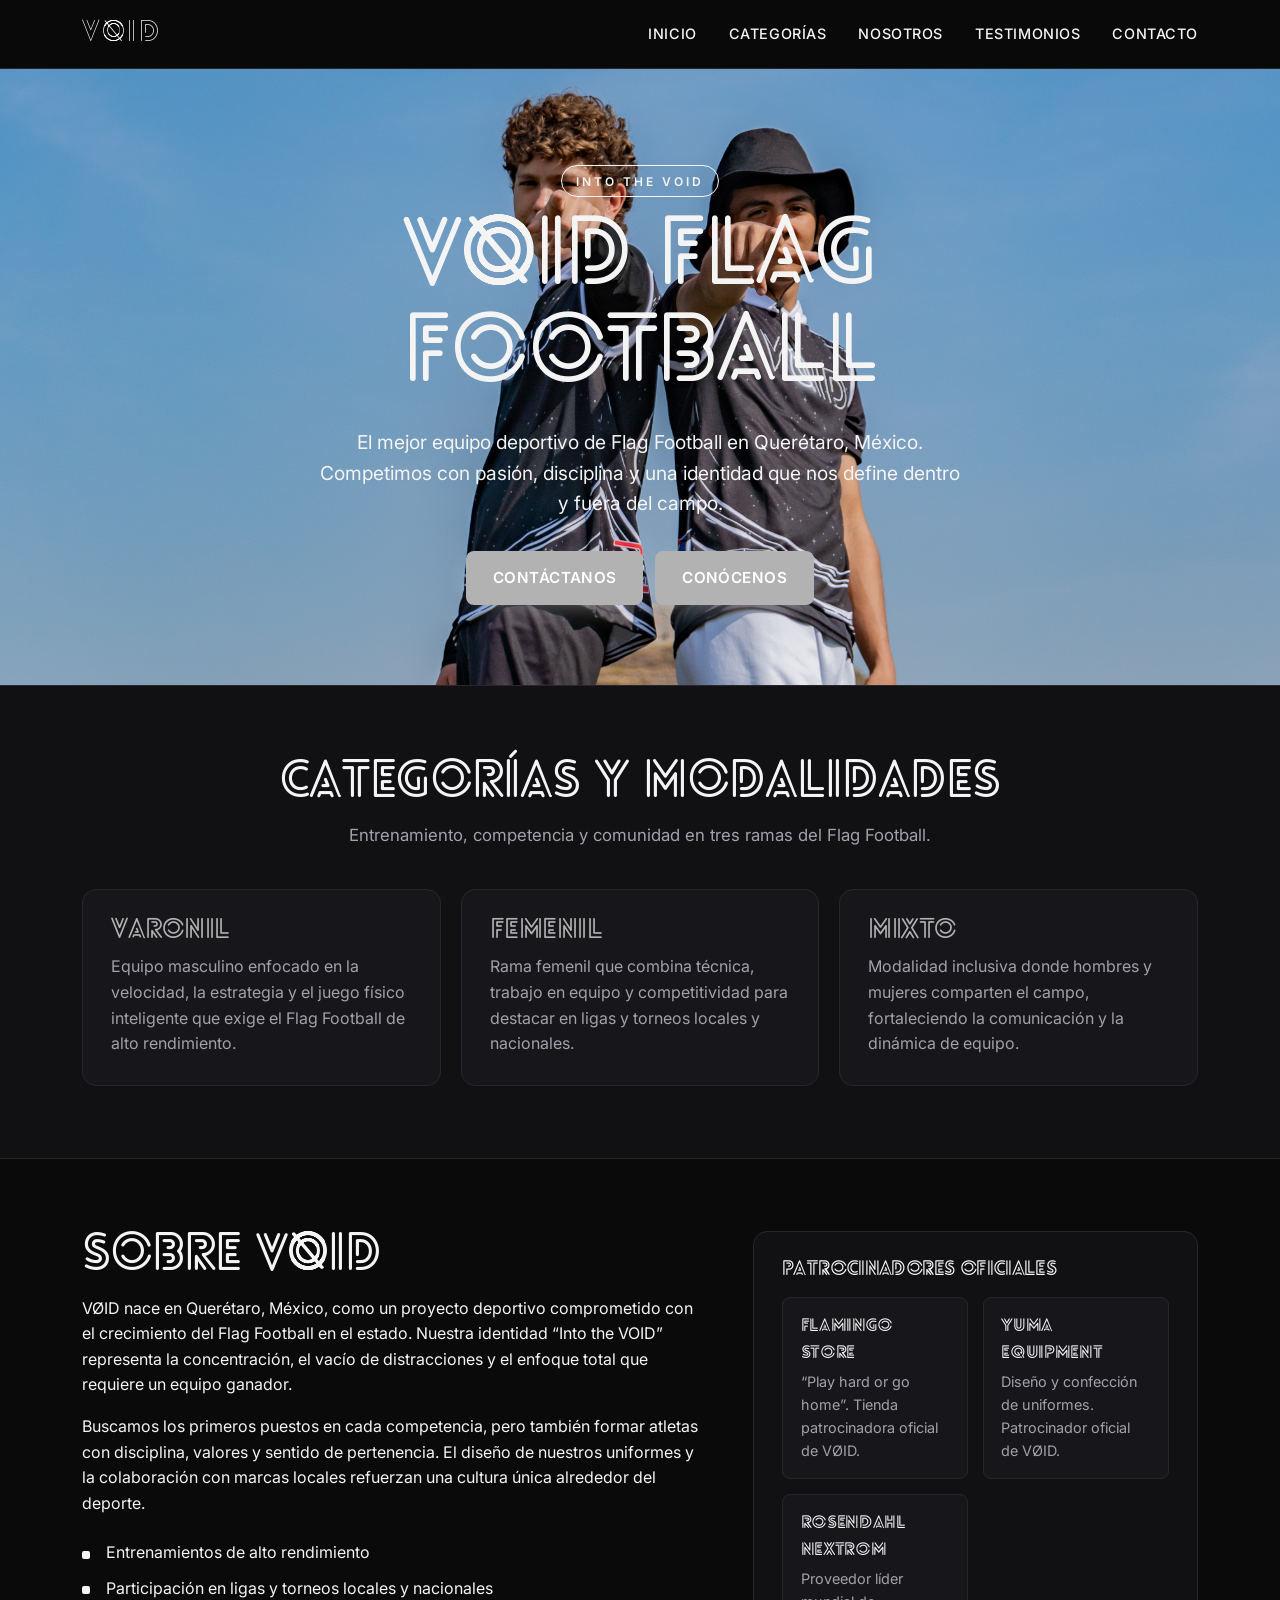
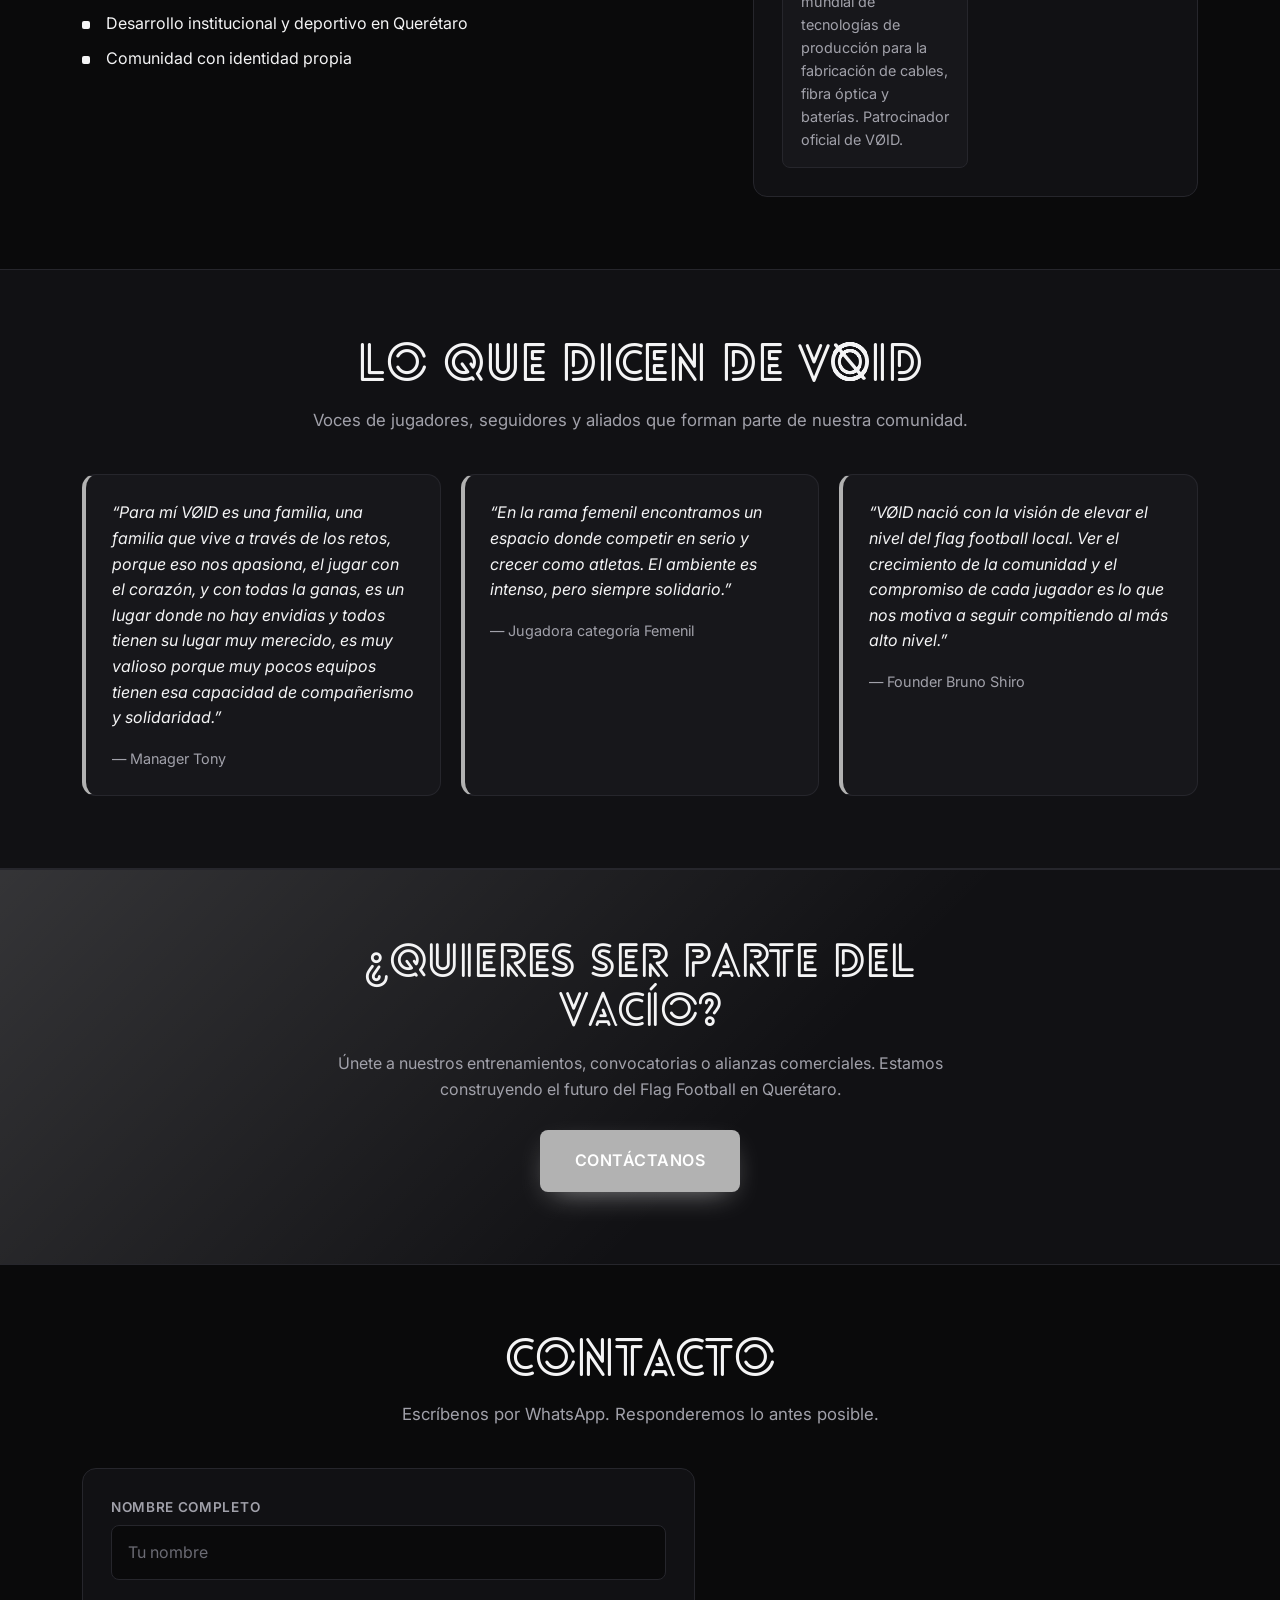
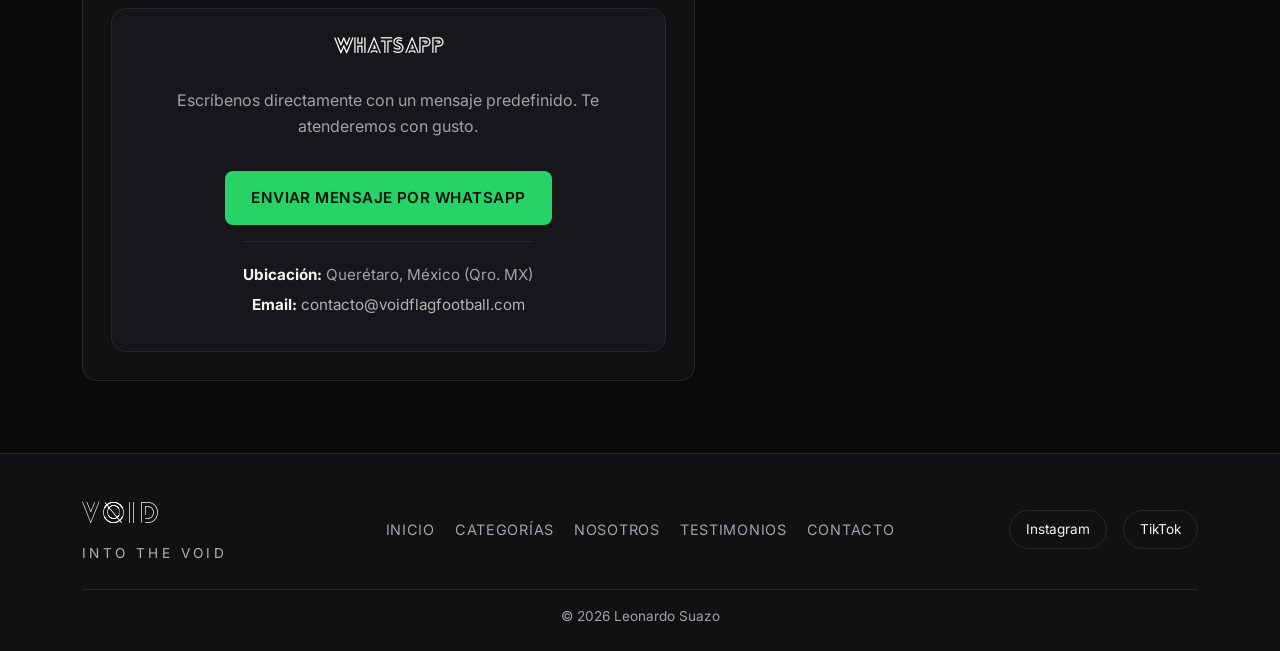
==== commit fbbd2a3a: "Whatsapp" ====
--- a/index.html
+++ b/index.html
@@ -264,7 +264,7 @@
           <header class="section-header">
             <h2 id="contact-title" class="section-title">Contacto</h2>
             <p class="section-lead">
-              Escríbenos por correo o WhatsApp. Responderemos lo antes posible.
+              Escríbenos por WhatsApp. Responderemos lo antes posible.
             </p>
           </header>
 
@@ -294,48 +294,9 @@
               </div>
 
               <div class="form-group">
-                <label for="email">Correo electrónico</label>
-                <input
-                  type="email"
-                  id="email"
-                  name="email"
-                  placeholder="tu@correo.com"
-                  maxlength="255"
-                  required
-                />
-                <span
-                  class="form-error"
-                  data-error-for="email"
-                  role="alert"
-                ></span>
-              </div>
-
-              <div class="form-group">
-                <label for="mensaje">Mensaje</label>
-                <textarea
-                  id="mensaje"
-                  name="mensaje"
-                  rows="5"
-                  placeholder="¿En qué podemos ayudarte?"
-                  maxlength="1000"
-                  required
-                ></textarea>
-                <span
-                  class="form-error"
-                  data-error-for="mensaje"
-                  role="alert"
-                ></span>
-              </div>
-
-              <button type="submit" class="btn btn-primary" data-submit>
-                Enviar mensaje
-              </button>
-              <p class="form-feedback" role="status" aria-live="polite"></p>
-            </form>
-
             <aside class="contact-aside" aria-labelledby="whatsapp-title">
               <h3 id="whatsapp-title" class="contact-aside-title">
-                ¿Prefieres WhatsApp?
+                WhatsApp
               </h3>
               <p>
                 Escríbenos directamente con un mensaje predefinido. Te
--- a/styles/style.css
+++ b/styles/style.css
@@ -1,8 +1,8 @@
 @font-face {
   font-family: "Lovelo";
   src:
-    url("/fonts/Lovelo-LineLight.woff2") format("woff2"),
-    url("/fonts/Lovelo-LineLight.woff") format("woff");
+    url("../fonts/Lovelo-LineLight.woff2") format("woff2"),
+    url("../fonts/Lovelo-LineLight.woff") format("woff");
 }
 
 :root {
@@ -655,6 +655,8 @@
   display: flex;
   flex-direction: column;
   gap: 1rem;
+  text-align: center;
+  align-items: center;
 }
 
 .contact-aside-title {
@@ -663,7 +665,7 @@
 }
 
 .contact-aside .btn-whatsapp {
-  align-self: flex-start;
+  align-self: center;
 }
 
 .contact-info {
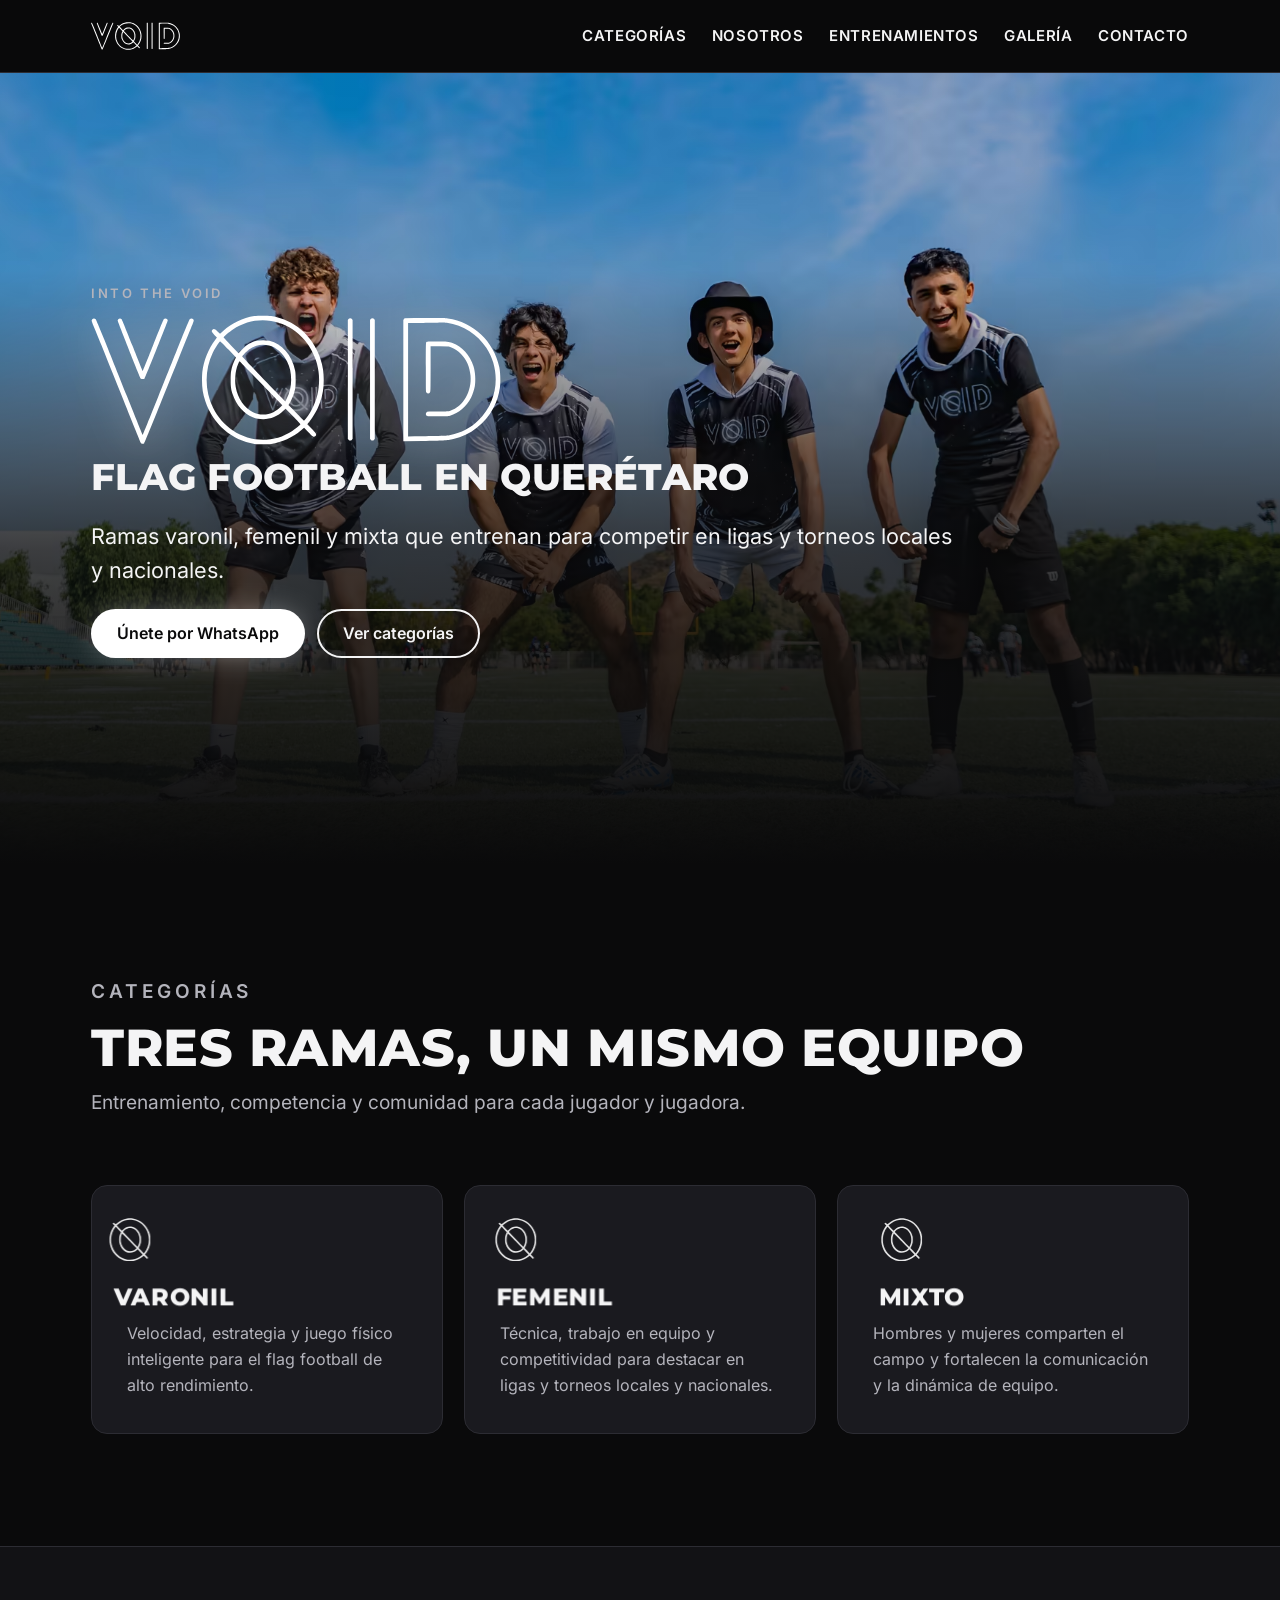
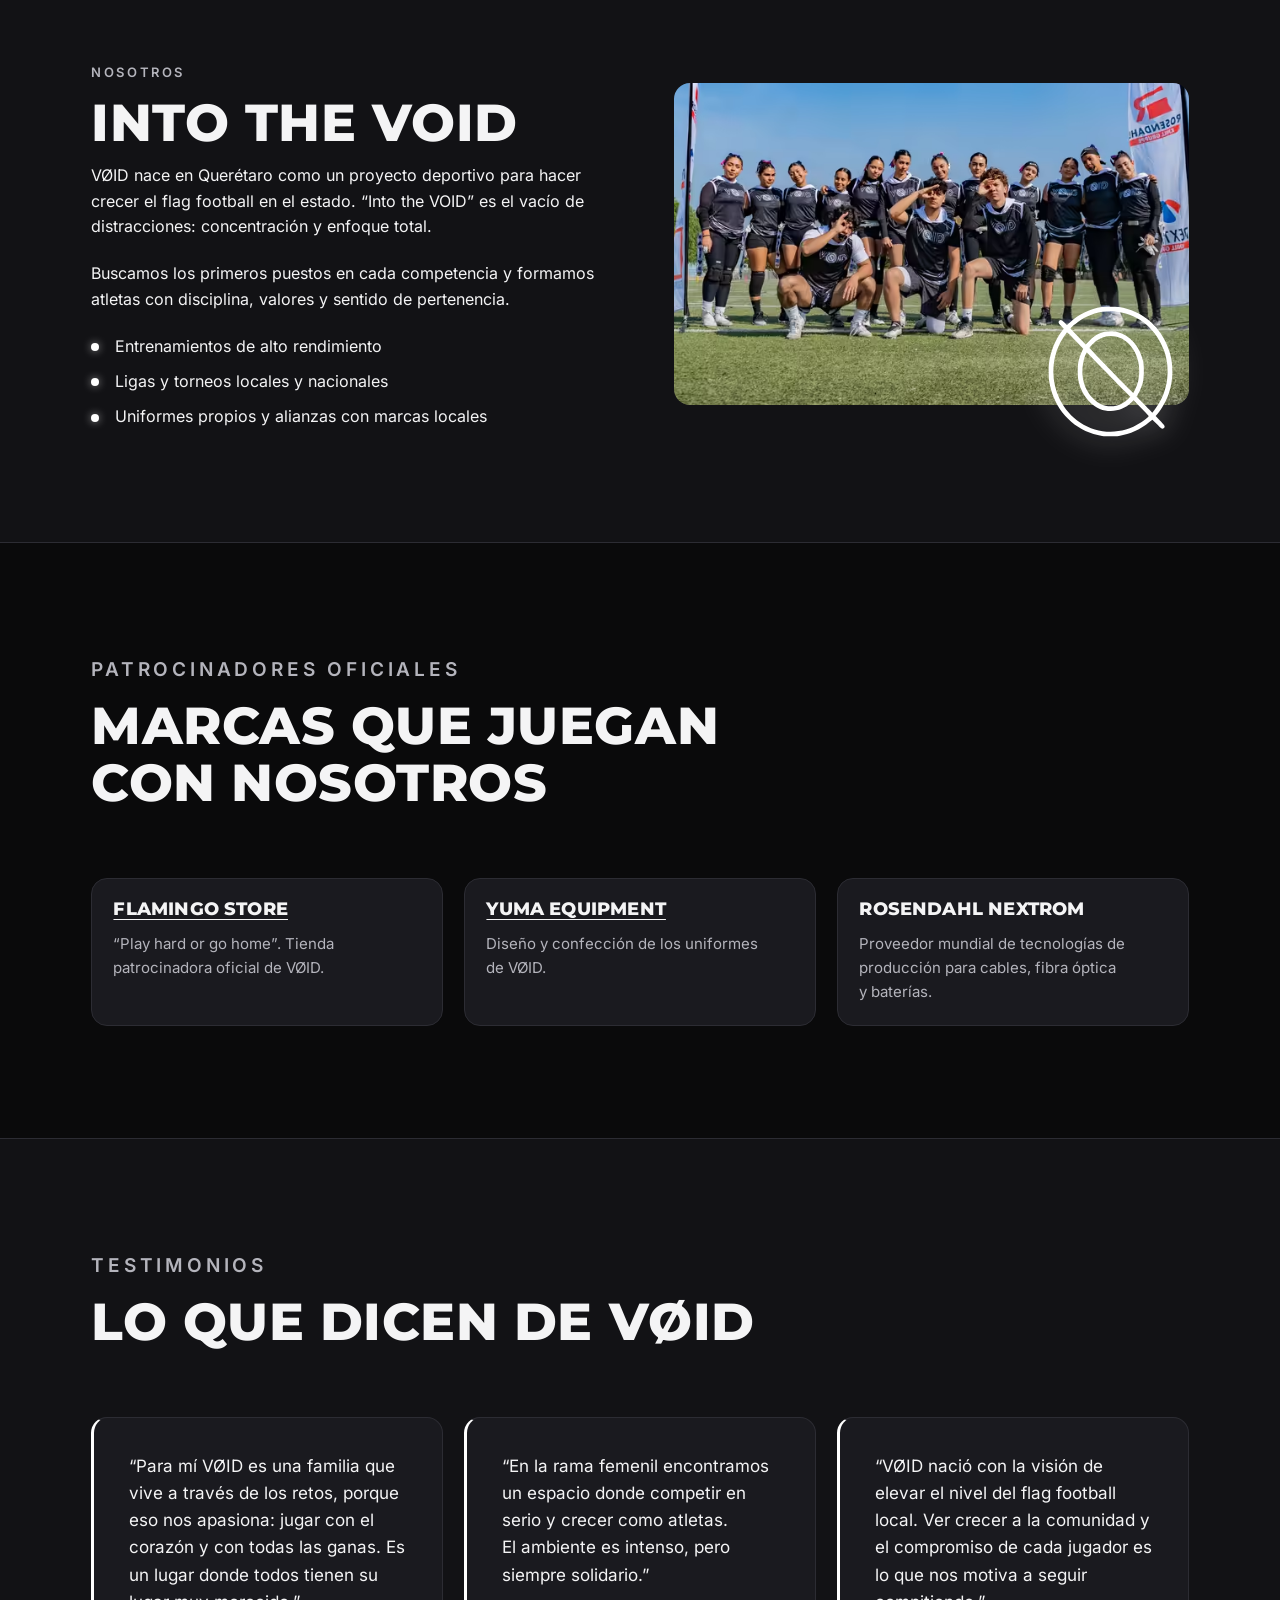
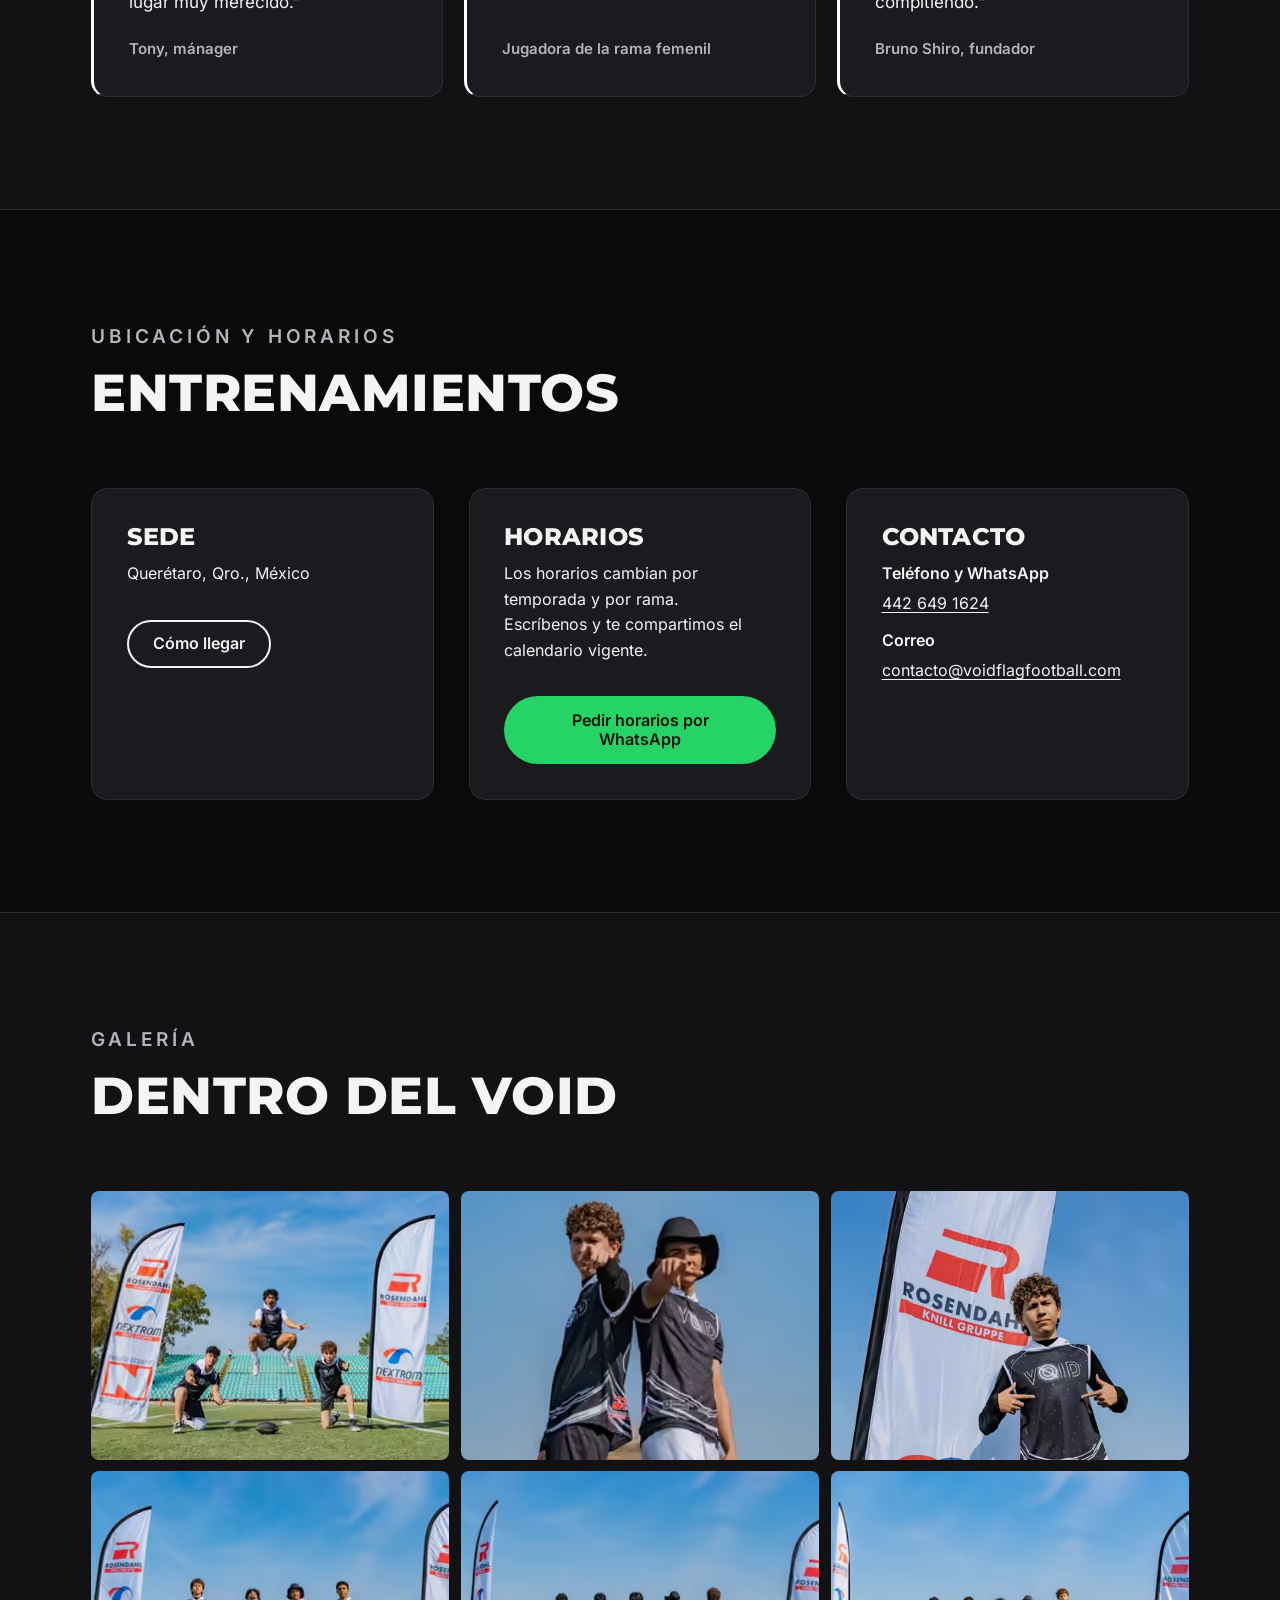
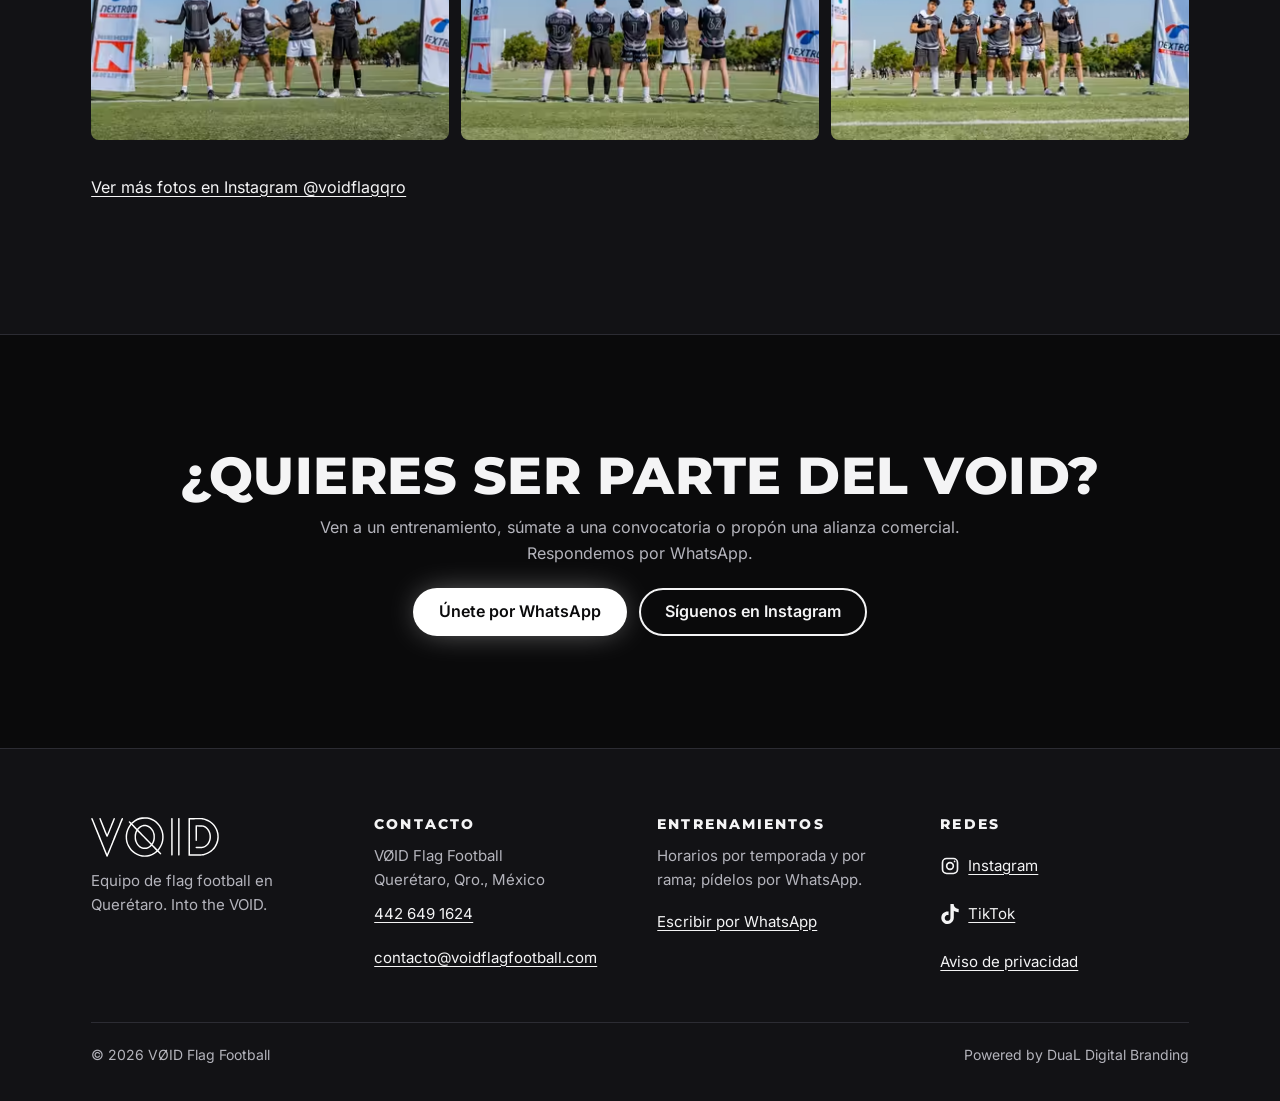
==== commit 0289f9e7: "Rehacer el sitio conforme al Estándar de Desarrollo Web - Estructura del estándar: css/tokens.css + " ====
--- a/index.html
+++ b/index.html
@@ -1,368 +1,485 @@
 <!doctype html>
-<html lang="es">
+<html lang="es-MX" class="sin-js">
   <head>
-    <meta charset="UTF-8" />
-    <meta name="viewport" content="width=device-width, initial-scale=1" />
-    <title>VØID Flag Football | Into the VOID</title>
+    <meta charset="utf-8" />
+    <meta name="viewport" content="width=device-width, initial-scale=1, viewport-fit=cover" />
+    <title>VØID Flag Football | Flag football varonil, femenil y mixto en Querétaro</title>
     <meta
       name="description"
-      content="VØID es un equipo de Flag Football en Querétaro, México. Categorías varonil, femenil y mixto. Entrenamiento de alto rendimiento, competencia y comunidad urbana."
+      content="Equipo de flag football en Querétaro con ramas varonil, femenil y mixta. Entrena y compite con VØID: escríbenos por WhatsApp y súmate al próximo entrenamiento."
     />
-    <meta name="author" content="Leonardo Suazo" />
-    <meta
-      name="keywords"
-      content="Flag Football, VØID, Querétaro, fútbol bandera, equipo deportivo"
-    />
-    <meta property="og:title" content="VØID Flag Football | Into the VOID" />
+    <link rel="canonical" href="https://leonardosuazoaguilar.github.io/Void-landing-page/" />
+    <meta name="theme-color" content="#0a0a0b" />
+
+    <meta property="og:type" content="website" />
+    <meta property="og:locale" content="es_MX" />
+    <meta property="og:site_name" content="VØID Flag Football" />
+    <meta property="og:title" content="VØID Flag Football | Flag football en Querétaro" />
     <meta
       property="og:description"
-      content="Equipo de Flag Football en Querétaro, México. Varonil, femenil y mixto. Únete al VOID."
+      content="Ramas varonil, femenil y mixta. Entrena y compite con VØID en Querétaro."
     />
-    <meta property="og:type" content="website" />
-    <meta property="og:locale" content="es_MX" />
+    <meta property="og:url" content="https://leonardosuazoaguilar.github.io/Void-landing-page/" />
+    <meta property="og:image" content="https://leonardosuazoaguilar.github.io/Void-landing-page/img/void-og.jpg" />
+    <meta property="og:image:width" content="1200" />
+    <meta property="og:image:height" content="630" />
     <meta name="twitter:card" content="summary_large_image" />
-    <meta name="twitter:site" content="@voidflagfootball" />
-
-    <link rel="preconnect" href="https://fonts.googleapis.com" />
-    <link rel="preconnect" href="https://fonts.gstatic.com" crossorigin />
-    <link
-      rel="stylesheet"
-      href="https://fonts.googleapis.com/css2?family=Bebas+Neue&family=Inter:wght@400;500;600;700&display=swap"
-    />
-    <link rel="stylesheet" href="styles/normalize.css" />
-    <link rel="stylesheet" href="styles/style.css" />
-    <link rel="icon" href="favicon.ico" type="image/x-icon" />
+
+    <link rel="icon" href="favicon.svg" type="image/svg+xml" />
+    <link rel="icon" href="favicon.ico" sizes="any" />
+    <link rel="preload" href="fonts/montserrat-latin-800.woff2" as="font" type="font/woff2" crossorigin />
+    <link rel="stylesheet" href="css/tokens.css" />
+    <link rel="stylesheet" href="css/base.css" />
+    <script>
+      document.documentElement.classList.replace("sin-js", "js");
+    </script>
+    <script src="js/main.js" defer></script>
+
+    <script type="application/ld+json">
+      {
+        "@context": "https://schema.org",
+        "@type": "SportsTeam",
+        "name": "VØID Flag Football",
+        "alternateName": "VOID Flag Football",
+        "slogan": "Into the VOID",
+        "sport": "Flag football",
+        "url": "https://leonardosuazoaguilar.github.io/Void-landing-page/",
+        "logo": "https://leonardosuazoaguilar.github.io/Void-landing-page/img/void-simbolo.svg",
+        "image": "https://leonardosuazoaguilar.github.io/Void-landing-page/img/void-og.jpg",
+        "telephone": "+52 442 649 1624",
+        "email": "contacto@voidflagfootball.com",
+        "location": {
+          "@type": "Place",
+          "address": {
+            "@type": "PostalAddress",
+            "addressLocality": "Querétaro",
+            "addressRegion": "Qro.",
+            "addressCountry": "MX"
+          }
+        },
+        "sameAs": [
+          "https://www.instagram.com/voidflagqro/",
+          "https://www.tiktok.com/@officialvoidflag"
+        ],
+        "sponsor": [
+          { "@type": "Organization", "name": "Flamingo Store", "sameAs": "https://www.instagram.com/la_flamingo_store/" },
+          { "@type": "Organization", "name": "Yuma Equipment", "sameAs": "https://www.instagram.com/yuma_equipment/" },
+          { "@type": "Organization", "name": "Rosendahl Nextrom" }
+        ]
+      }
+    </script>
   </head>
   <body>
-    <header class="site-header">
-      <div class="container header-inner">
-        <a href="#inicio" class="logo" aria-label="VØID Inicio">VØID</a>
-
-        <button
-          class="nav-toggle"
-          type="button"
-          aria-label="Abrir menú de navegación"
-          aria-expanded="false"
-          aria-controls="main-nav"
-        >
-          <span class="hamburger-line" aria-hidden="true"></span>
-          <span class="hamburger-line" aria-hidden="true"></span>
-          <span class="hamburger-line" aria-hidden="true"></span>
+    <a class="saltar" href="#contenido">Saltar al contenido</a>
+
+    <!-- inicio:encabezado -->
+    <header class="encabezado">
+      <div class="contenedor encabezado__interior">
+        <a class="encabezado__logo" href="./">
+          <img src="img/void-nombre.svg" alt="VØID, ir al inicio" width="1293" height="408" />
+        </a>
+        <button class="menu-boton" type="button" aria-expanded="false" aria-controls="navegacion">
+          <span class="menu-boton__icono" aria-hidden="true"></span>
+          Menú
         </button>
-
-        <nav id="main-nav" class="main-nav" aria-label="Navegación principal">
-          <ul class="nav-list">
-            <li><a href="#inicio">Inicio</a></li>
-            <li><a href="#categorias">Categorías</a></li>
-            <li><a href="#nosotros">Nosotros</a></li>
-            <li><a href="#testimonios">Testimonios</a></li>
-            <li><a href="#contacto">Contacto</a></li>
+        <nav id="navegacion" class="navegacion" aria-label="Principal">
+          <ul>
+            <li><a href="./#categorias">Categorías</a></li>
+            <li><a href="./#nosotros">Nosotros</a></li>
+            <li><a href="./#entrenamientos">Entrenamientos</a></li>
+            <li><a href="./#galeria">Galería</a></li>
+            <li><a href="./#contacto">Contacto</a></li>
           </ul>
         </nav>
       </div>
     </header>
-
-    <main id="inicio">
-      <section class="hero" aria-labelledby="hero-title">
-        <div class="container hero-content">
-          <p class="hero-eyebrow">Into the VOID</p>
-          <h1 id="hero-title" class="hero-title">VØID Flag Football</h1>
-          <p class="hero-subtitle">
-            El mejor equipo deportivo de Flag Football en Querétaro, México.
-            Competimos con pasión, disciplina y una identidad que nos define
-            dentro y fuera del campo.
+    <!-- fin:encabezado -->
+
+    <main id="contenido">
+      <section class="hero" aria-labelledby="titulo-principal">
+        <picture class="hero__foto">
+          <source
+            type="image/avif"
+            srcset="img/void-jugadores-480.avif 480w, img/void-jugadores-960.avif 960w, img/void-jugadores-1920.avif 1920w, img/void-jugadores-3840.avif 3840w"
+            sizes="100vw"
+          />
+          <source
+            type="image/webp"
+            srcset="img/void-jugadores-480.webp 480w, img/void-jugadores-960.webp 960w, img/void-jugadores-1920.webp 1920w, img/void-jugadores-3840.webp 3840w"
+            sizes="100vw"
+          />
+          <img
+            src="img/void-jugadores-960.webp"
+            alt="Cuatro jugadores de VØID con jersey negro celebrando en el campo de flag football"
+            width="1920"
+            height="1080"
+            fetchpriority="high"
+            decoding="async"
+          />
+        </picture>
+        <div class="contenedor">
+          <p class="antetitulo">Into the VOID</p>
+          <h1 id="titulo-principal" class="hero__titulo">
+            <img class="hero__logo" src="img/void-nombre.svg" alt="VØID" width="1293" height="408" />
+            <span class="hero__subtitulo">Flag football en Querétaro</span>
+          </h1>
+          <p class="hero__propuesta">
+            Ramas varonil, femenil y mixta que entrenan para competir en ligas y torneos locales y
+            nacionales.
           </p>
-          <div class="hero-actions">
-            <a href="#contacto" class="btn btn-primary">Contáctanos</a>
-            <a href="#nosotros" class="btn btn-secondary">Conócenos</a>
-          </div>
-        </div>
-      </section>
-
-      <section
-        id="categorias"
-        class="categories"
-        aria-labelledby="categories-title"
-      >
-        <div class="container">
-          <header class="section-header">
-            <h2 id="categories-title" class="section-title">
-              Categorías y modalidades
-            </h2>
-            <p class="section-lead">
-              Entrenamiento, competencia y comunidad en tres ramas del Flag
-              Football.
-            </p>
+          <div class="hero__acciones">
+            <a
+              class="boton boton--principal"
+              href="https://wa.me/524426491624?text=Hola%20V%C3%98ID%2C%20quiero%20unirme%20al%20equipo.%20%C2%BFCu%C3%A1ndo%20es%20el%20pr%C3%B3ximo%20entrenamiento%3F"
+              data-evento="unirse"
+            >
+              Únete por WhatsApp
+            </a>
+            <a class="boton boton--secundario" href="#categorias">Ver categorías</a>
+          </div>
+        </div>
+      </section>
+
+      <section id="categorias" class="seccion" aria-labelledby="titulo-categorias">
+        <div class="contenedor">
+          <header class="seccion__encabezado" data-revelar>
+            <p class="antetitulo">Categorías</p>
+            <h2 id="titulo-categorias">Tres ramas, un mismo equipo</h2>
+            <p>Entrenamiento, competencia y comunidad para cada jugador y jugadora.</p>
           </header>
-
-          <div class="cards-grid">
-            <article class="value-card">
-              <h3 class="value-card-title">Varonil</h3>
-              <p class="value-card-text">
-                Equipo masculino enfocado en la velocidad, la estrategia y el
-                juego físico inteligente que exige el Flag Football de alto
+          <div class="tarjetas">
+            <article class="tarjeta" data-revelar data-inclinar>
+              <img class="tarjeta__marca" src="img/void-simbolo.svg" alt="" width="388" height="408" />
+              <h3>Varonil</h3>
+              <p>
+                Velocidad, estrategia y juego físico inteligente para el flag football de alto
                 rendimiento.
               </p>
             </article>
-
-            <article class="value-card">
-              <h3 class="value-card-title">Femenil</h3>
-              <p class="value-card-text">
-                Rama femenil que combina técnica, trabajo en equipo y
-                competitividad para destacar en ligas y torneos locales y
-                nacionales.
+            <article class="tarjeta" data-revelar data-inclinar>
+              <img class="tarjeta__marca" src="img/void-simbolo.svg" alt="" width="388" height="408" />
+              <h3>Femenil</h3>
+              <p>
+                Técnica, trabajo en equipo y competitividad para destacar en ligas y torneos
+                locales y nacionales.
               </p>
             </article>
-
-            <article class="value-card">
-              <h3 class="value-card-title">Mixto</h3>
-              <p class="value-card-text">
-                Modalidad inclusiva donde hombres y mujeres comparten el campo,
-                fortaleciendo la comunicación y la dinámica de equipo.
+            <article class="tarjeta" data-revelar data-inclinar>
+              <img class="tarjeta__marca" src="img/void-simbolo.svg" alt="" width="388" height="408" />
+              <h3>Mixto</h3>
+              <p>
+                Hombres y mujeres comparten el campo y fortalecen la comunicación y la dinámica de
+                equipo.
               </p>
             </article>
           </div>
         </div>
       </section>
 
-      <section id="nosotros" class="about" aria-labelledby="about-title">
-        <div class="container about-inner">
-          <div class="about-copy">
-            <h2 id="about-title" class="section-title">Sobre VØID</h2>
-            <p class="about-text">
-              VØID nace en Querétaro, México, como un proyecto deportivo
-              comprometido con el crecimiento del Flag Football en el estado.
-              Nuestra identidad “Into the VOID” representa la concentración, el
-              vacío de distracciones y el enfoque total que requiere un equipo
-              ganador.
+      <section id="nosotros" class="seccion seccion--superficie" aria-labelledby="titulo-nosotros">
+        <div class="contenedor nosotros">
+          <div data-revelar>
+            <p class="antetitulo">Nosotros</p>
+            <h2 id="titulo-nosotros">Into the VOID</h2>
+            <p>
+              VØID nace en Querétaro como un proyecto deportivo para hacer crecer el flag football en
+              el estado. “Into the VOID” es el vacío de distracciones: concentración y enfoque total.
             </p>
             <p>
-              Buscamos los primeros puestos en cada competencia, pero también
-              formar atletas con disciplina, valores y sentido de pertenencia.
-              El diseño de nuestros uniformes y la colaboración con marcas
-              locales refuerzan una cultura única alrededor del deporte.
+              Buscamos los primeros puestos en cada competencia y formamos atletas con disciplina,
+              valores y sentido de pertenencia.
             </p>
-
-            <ul class="about-list">
+            <ul class="nosotros__lista">
               <li>Entrenamientos de alto rendimiento</li>
-              <li>Participación en ligas y torneos locales y nacionales</li>
-              <li>Desarrollo institucional y deportivo en Querétaro</li>
-              <li>Comunidad con identidad propia</li>
+              <li>Ligas y torneos locales y nacionales</li>
+              <li>Uniformes propios y alianzas con marcas locales</li>
             </ul>
           </div>
-
-          <div class="about-sponsors">
-            <h3 class="sponsors-title">Patrocinadores oficiales</h3>
-            <div class="sponsors-grid">
-              <div class="sponsor-card">
-                <strong>
-                  <a
-                    href="https://www.instagram.com/la_flamingo_store/"
-                    target="_blank"
-                    rel="noopener noreferrer"
-                    >Flamingo Store</a
-                  >
-                </strong>
-                <span
-                  >“Play hard or go home”. Tienda patrocinadora oficial de
-                  VØID.</span
-                >
-              </div>
-              <div class="sponsor-card">
-                <strong>
-                  <a
-                    href="https://www.instagram.com/yuma_equipment/"
-                    target="_blank"
-                    rel="noopener noreferrer"
-                    >Yuma Equipment</a
-                  >
-                </strong>
-                <span
-                  >Diseño y confección de uniformes. Patrocinador oficial de
-                  VØID.</span
-                >
-              </div>
-              <div class="sponsor-card">
-                <strong>Rosendahl Nextrom</strong>
-                <span
-                  >Proveedor líder mundial de tecnologías de producción para la
-                  fabricación de cables, fibra óptica y baterías. Patrocinador
-                  oficial de VØID.</span
-                >
-              </div>
+          <div class="nosotros__foto" data-revelar>
+            <picture>
+              <source
+                type="image/avif"
+                srcset="img/void-equipo-480.avif 480w, img/void-equipo-960.avif 960w, img/void-equipo-1920.avif 1920w"
+                sizes="(min-width: 48rem) 50vw, 100vw"
+              />
+              <source
+                type="image/webp"
+                srcset="img/void-equipo-480.webp 480w, img/void-equipo-960.webp 960w, img/void-equipo-1920.webp 1920w"
+                sizes="(min-width: 48rem) 50vw, 100vw"
+              />
+              <img
+                src="img/void-equipo-960.webp"
+                alt="Jugadores y jugadoras de VØID posando juntos en el campo entre banderas de sus patrocinadores"
+                width="1920"
+                height="765"
+                loading="lazy"
+                decoding="async"
+              />
+            </picture>
+            <img class="nosotros__simbolo" src="img/void-simbolo.svg" alt="" width="388" height="408" />
+          </div>
+        </div>
+      </section>
+
+      <section id="patrocinadores" class="seccion" aria-labelledby="titulo-patrocinadores">
+        <div class="contenedor">
+          <header class="seccion__encabezado" data-revelar>
+            <p class="antetitulo">Patrocinadores oficiales</p>
+            <h2 id="titulo-patrocinadores">Marcas que juegan con nosotros</h2>
+          </header>
+          <div class="patrocinadores">
+            <article class="patrocinador" data-revelar>
+              <h3>
+                <a href="https://www.instagram.com/la_flamingo_store/" rel="noopener">Flamingo Store</a>
+              </h3>
+              <p>“Play hard or go home”. Tienda patrocinadora oficial de VØID.</p>
+            </article>
+            <article class="patrocinador" data-revelar>
+              <h3>
+                <a href="https://www.instagram.com/yuma_equipment/" rel="noopener">Yuma Equipment</a>
+              </h3>
+              <p>Diseño y confección de los uniformes de VØID.</p>
+            </article>
+            <article class="patrocinador" data-revelar>
+              <h3>Rosendahl Nextrom</h3>
+              <p>
+                Proveedor mundial de tecnologías de producción para cables, fibra óptica y baterías.
+              </p>
+            </article>
+          </div>
+        </div>
+      </section>
+
+      <section id="testimonios" class="seccion seccion--superficie" aria-labelledby="titulo-testimonios">
+        <div class="contenedor">
+          <header class="seccion__encabezado" data-revelar>
+            <p class="antetitulo">Testimonios</p>
+            <h2 id="titulo-testimonios">Lo que dicen de VØID</h2>
+          </header>
+          <div class="testimonios">
+            <figure class="testimonio" data-revelar>
+              <blockquote>
+                <p>
+                  “Para mí VØID es una familia que vive a través de los retos, porque eso nos
+                  apasiona: jugar con el corazón y con todas las ganas. Es un lugar donde todos tienen
+                  su lugar muy merecido.”
+                </p>
+              </blockquote>
+              <figcaption>Tony, mánager</figcaption>
+            </figure>
+            <figure class="testimonio" data-revelar>
+              <blockquote>
+                <p>
+                  “En la rama femenil encontramos un espacio donde competir en serio y crecer como
+                  atletas. El ambiente es intenso, pero siempre solidario.”
+                </p>
+              </blockquote>
+              <figcaption>Jugadora de la rama femenil</figcaption>
+            </figure>
+            <figure class="testimonio" data-revelar>
+              <blockquote>
+                <p>
+                  “VØID nació con la visión de elevar el nivel del flag football local. Ver crecer a
+                  la comunidad y el compromiso de cada jugador es lo que nos motiva a seguir
+                  compitiendo.”
+                </p>
+              </blockquote>
+              <figcaption>Bruno Shiro, fundador</figcaption>
+            </figure>
+          </div>
+        </div>
+      </section>
+
+      <section id="entrenamientos" class="seccion" aria-labelledby="titulo-entrenamientos">
+        <div class="contenedor">
+          <header class="seccion__encabezado" data-revelar>
+            <p class="antetitulo">Ubicación y horarios</p>
+            <h2 id="titulo-entrenamientos">Entrenamientos</h2>
+          </header>
+          <div class="entrenamientos">
+            <!-- PENDIENTE: dirección exacta de la sede y mapa (cargado al hacer clic) -->
+            <div class="dato" data-revelar>
+              <h3>Sede</h3>
+              <address>
+                <p>Querétaro, Qro., México</p>
+              </address>
+              <a
+                class="boton boton--secundario"
+                href="https://www.google.com/maps/search/?api=1&amp;query=Quer%C3%A9taro%2C%20Qro."
+                data-evento="como_llegar"
+              >
+                Cómo llegar
+              </a>
             </div>
-          </div>
-        </div>
-      </section>
-
-      <section
-        id="testimonios"
-        class="testimonials"
-        aria-labelledby="testimonials-title"
-      >
-        <div class="container">
-          <header class="section-header">
-            <h2 id="testimonials-title" class="section-title">
-              Lo que dicen de VØID
-            </h2>
-            <p class="section-lead">
-              Voces de jugadores, seguidores y aliados que forman parte de
-              nuestra comunidad.
-            </p>
-          </header>
-
-          <div class="testimonials-grid">
-            <blockquote class="testimonial-card">
+            <!-- PENDIENTE: días y horarios de entrenamiento de cada rama -->
+            <div class="dato" data-revelar>
+              <h3>Horarios</h3>
               <p>
-                “Para mí VØID es una familia, una familia que vive a través de
-                los retos, porque eso nos apasiona, el jugar con el corazón, y
-                con todas la ganas, es un lugar donde no hay envidias y todos
-                tienen su lugar muy merecido, es muy valioso porque muy pocos
-                equipos tienen esa capacidad de compañerismo y solidaridad.”
-              </p>
-              <footer><cite>— Manager Tony</cite></footer>
-            </blockquote>
-
-            <blockquote class="testimonial-card">
-              <p>
-                “En la rama femenil encontramos un espacio donde competir en
-                serio y crecer como atletas. El ambiente es intenso, pero
-                siempre solidario.”
-              </p>
-              <footer><cite>— Jugadora categoría Femenil</cite></footer>
-            </blockquote>
-
-            <blockquote class="testimonial-card">
-              <p>
-                “VØID nació con la visión de elevar el nivel del flag football
-                local. Ver el crecimiento de la comunidad y el compromiso de
-                cada jugador es lo que nos motiva a seguir compitiendo al más
-                alto nivel.”
-              </p>
-              <footer><cite>— Founder Bruno Shiro</cite></footer>
-            </blockquote>
-          </div>
-        </div>
-      </section>
-
-      <section class="cta-section" aria-labelledby="cta-title">
-        <div class="container cta-content">
-          <h2 id="cta-title" class="cta-title">
-            ¿Quieres ser parte del Vacío?
-          </h2>
-          <p class="cta-text">
-            Únete a nuestros entrenamientos, convocatorias o alianzas
-            comerciales. Estamos construyendo el futuro del Flag Football en
-            Querétaro.
-          </p>
-          <a href="#contacto" class="btn btn-primary btn-large">Contáctanos</a>
-        </div>
-      </section>
-
-      <section id="contacto" class="contact" aria-labelledby="contact-title">
-        <div class="container contact-inner">
-          <header class="section-header">
-            <h2 id="contact-title" class="section-title">Contacto</h2>
-            <p class="section-lead">
-              Escríbenos por WhatsApp. Responderemos lo antes posible.
-            </p>
-          </header>
-
-          <div class="contact-grid">
-            <form
-              id="contact-form"
-              class="contact-form"
-              action="https://formspree.io/f/YOUR_ID"
-              method="POST"
-              novalidate
-            >
-              <div class="form-group">
-                <label for="nombre">Nombre completo</label>
-                <input
-                  type="text"
-                  id="nombre"
-                  name="nombre"
-                  placeholder="Tu nombre"
-                  maxlength="100"
-                  required
-                />
-                <span
-                  class="form-error"
-                  data-error-for="nombre"
-                  role="alert"
-                ></span>
-              </div>
-
-              <div class="form-group">
-            <aside class="contact-aside" aria-labelledby="whatsapp-title">
-              <h3 id="whatsapp-title" class="contact-aside-title">
-                WhatsApp
-              </h3>
-              <p>
-                Escríbenos directamente con un mensaje predefinido. Te
-                atenderemos con gusto.
+                Los horarios cambian por temporada y por rama. Escríbenos y te compartimos el
+                calendario vigente.
               </p>
               <a
-                href="https://wa.me/5214426491624?text=Hola%20V%C3%98ID%2C%20me%20interesa%20conocer%20m%C3%A1s%20sobre%20el%20equipo%20de%20Flag%20Football."
-                class="btn btn-whatsapp"
-                target="_blank"
-                rel="noopener noreferrer"
-                >Enviar mensaje por WhatsApp</a
+                class="boton boton--whatsapp"
+                href="https://wa.me/524426491624?text=Hola%20V%C3%98ID%2C%20%C2%BFme%20compartes%20los%20horarios%20de%20entrenamiento%3F"
+                data-evento="whatsapp"
               >
-
-              <address class="contact-info">
-                <p><strong>Ubicación:</strong> Querétaro, México (Qro. MX)</p>
-                <p>
-                  <strong>Email:</strong>
-                  <a href="mailto:contacto@voidflagfootball.com"
-                    >contacto@voidflagfootball.com</a
-                  >
-                </p>
-              </address>
-            </aside>
+                Pedir horarios por WhatsApp
+              </a>
+            </div>
+            <div class="dato" data-revelar>
+              <h3>Contacto</h3>
+              <dl>
+                <dt>Teléfono y WhatsApp</dt>
+                <dd><a href="tel:+524426491624" data-evento="llamar">442 649 1624</a></dd>
+                <dt>Correo</dt>
+                <dd>
+                  <a href="mailto:contacto@voidflagfootball.com">contacto@voidflagfootball.com</a>
+                </dd>
+              </dl>
+            </div>
+          </div>
+        </div>
+      </section>
+
+      <section id="galeria" class="seccion seccion--superficie" aria-labelledby="titulo-galeria">
+        <div class="contenedor">
+          <header class="seccion__encabezado" data-revelar>
+            <p class="antetitulo">Galería</p>
+            <h2 id="titulo-galeria">Dentro del VOID</h2>
+          </header>
+          <div class="galeria">
+            <picture>
+              <source type="image/avif" srcset="img/void-salto-480.avif 480w, img/void-salto-960.avif 960w, img/void-salto-1920.avif 1920w" sizes="(min-width: 75rem) 24rem, (min-width: 40rem) 50vw, 100vw" />
+              <source type="image/webp" srcset="img/void-salto-480.webp 480w, img/void-salto-960.webp 960w, img/void-salto-1920.webp 1920w" sizes="(min-width: 75rem) 24rem, (min-width: 40rem) 50vw, 100vw" />
+              <img src="img/void-salto-960.webp" alt="Jugador de VØID saltando entre dos compañeros arrodillados junto al balón" width="960" height="540" loading="lazy" decoding="async" />
+            </picture>
+            <picture>
+              <source type="image/avif" srcset="img/void-cielo-480.avif 480w, img/void-cielo-960.avif 960w, img/void-cielo-1920.avif 1920w" sizes="(min-width: 75rem) 24rem, (min-width: 40rem) 50vw, 100vw" />
+              <source type="image/webp" srcset="img/void-cielo-480.webp 480w, img/void-cielo-960.webp 960w, img/void-cielo-1920.webp 1920w" sizes="(min-width: 75rem) 24rem, (min-width: 40rem) 50vw, 100vw" />
+              <img src="img/void-cielo-960.webp" alt="Dos jugadores de VØID con el uniforme del equipo señalando a la cámara" width="960" height="439" loading="lazy" decoding="async" />
+            </picture>
+            <picture>
+              <source type="image/avif" srcset="img/void-bandera-480.avif 480w, img/void-bandera-960.avif 960w, img/void-bandera-1575.avif 1575w" sizes="(min-width: 75rem) 24rem, (min-width: 40rem) 50vw, 100vw" />
+              <source type="image/webp" srcset="img/void-bandera-480.webp 480w, img/void-bandera-960.webp 960w, img/void-bandera-1575.webp 1575w" sizes="(min-width: 75rem) 24rem, (min-width: 40rem) 50vw, 100vw" />
+              <img class="retrato" src="img/void-bandera-960.webp" alt="Jugador de VØID junto a la bandera de Rosendahl Nextrom" width="960" height="1280" loading="lazy" decoding="async" />
+            </picture>
+            <picture>
+              <source type="image/avif" srcset="img/void-banderas-480.avif 480w, img/void-banderas-960.avif 960w, img/void-banderas-1920.avif 1920w" sizes="(min-width: 75rem) 24rem, (min-width: 40rem) 50vw, 100vw" />
+              <source type="image/webp" srcset="img/void-banderas-480.webp 480w, img/void-banderas-960.webp 960w, img/void-banderas-1920.webp 1920w" sizes="(min-width: 75rem) 24rem, (min-width: 40rem) 50vw, 100vw" />
+              <img src="img/void-banderas-960.webp" alt="Cinco jugadores de VØID posando entre las banderas de sus patrocinadores" width="960" height="540" loading="lazy" decoding="async" />
+            </picture>
+            <picture>
+              <source type="image/avif" srcset="img/void-espaldas-480.avif 480w, img/void-espaldas-960.avif 960w, img/void-espaldas-1920.avif 1920w" sizes="(min-width: 75rem) 24rem, (min-width: 40rem) 50vw, 100vw" />
+              <source type="image/webp" srcset="img/void-espaldas-480.webp 480w, img/void-espaldas-960.webp 960w, img/void-espaldas-1920.webp 1920w" sizes="(min-width: 75rem) 24rem, (min-width: 40rem) 50vw, 100vw" />
+              <img src="img/void-espaldas-960.webp" alt="Jugadores de VØID de espaldas mostrando los números de sus jerseys" width="960" height="540" loading="lazy" decoding="async" />
+            </picture>
+            <picture>
+              <source type="image/avif" srcset="img/void-alineacion-480.avif 480w, img/void-alineacion-960.avif 960w, img/void-alineacion-1920.avif 1920w" sizes="(min-width: 75rem) 24rem, (min-width: 40rem) 50vw, 100vw" />
+              <source type="image/webp" srcset="img/void-alineacion-480.webp 480w, img/void-alineacion-960.webp 960w, img/void-alineacion-1920.webp 1920w" sizes="(min-width: 75rem) 24rem, (min-width: 40rem) 50vw, 100vw" />
+              <img src="img/void-alineacion-960.webp" alt="Alineación de jugadores de VØID de frente en el campo" width="960" height="520" loading="lazy" decoding="async" />
+            </picture>
+          </div>
+          <p class="galeria__enlace">
+            <a href="https://www.instagram.com/voidflagqro/" rel="noopener">Ver más fotos en Instagram @voidflagqro</a>
+          </p>
+        </div>
+      </section>
+
+      <section id="contacto" class="seccion contacto" aria-labelledby="titulo-contacto">
+        <div class="contenedor" data-revelar>
+          <h2 id="titulo-contacto">¿Quieres ser parte del VOID?</h2>
+          <p>
+            Ven a un entrenamiento, súmate a una convocatoria o propón una alianza comercial.
+            Respondemos por WhatsApp.
+          </p>
+          <div class="hero__acciones">
+            <a
+              class="boton boton--principal"
+              href="https://wa.me/524426491624?text=Hola%20V%C3%98ID%2C%20quiero%20unirme%20al%20equipo.%20%C2%BFCu%C3%A1ndo%20es%20el%20pr%C3%B3ximo%20entrenamiento%3F"
+              data-evento="unirse"
+            >
+              Únete por WhatsApp
+            </a>
+            <a class="boton boton--secundario" href="https://www.instagram.com/voidflagqro/" rel="noopener">
+              Síguenos en Instagram
+            </a>
           </div>
         </div>
       </section>
     </main>
 
-    <footer class="site-footer">
-      <div class="container footer-inner">
-        <div class="footer-brand">
-          <span class="footer-logo">VØID</span>
-          <p class="footer-tagline">Into the VOID</p>
-        </div>
-
-        <nav class="footer-nav" aria-label="Enlaces del pie de página">
-          <ul>
-            <li><a href="#inicio">Inicio</a></li>
-            <li><a href="#categorias">Categorías</a></li>
-            <li><a href="#nosotros">Nosotros</a></li>
-            <li><a href="#testimonios">Testimonios</a></li>
-            <li><a href="#contacto">Contacto</a></li>
-          </ul>
-        </nav>
-
-        <div class="footer-social">
-          <a
-            href="https://www.instagram.com/voidflagqro/"
-            target="_blank"
-            rel="noopener noreferrer"
-            aria-label="Instagram de VØID"
-            >Instagram</a
-          >
-          <a
-            href="https://www.tiktok.com/@officialvoidflag?_r=1&_t=ZS-97vxeHUKZWf"
-            target="_blank"
-            rel="noopener noreferrer"
-            aria-label="TikTok de VØID"
-            >TikTok</a
-          >
-        </div>
-
-        <p class="footer-copyright">© 2026 Leonardo Suazo</p>
+    <!-- inicio:pie -->
+    <footer class="pie">
+      <div class="contenedor">
+        <div class="pie__rejilla">
+          <div>
+            <img class="pie__logo" src="img/void-nombre.svg" alt="VØID" width="1293" height="408" loading="lazy" />
+            <p>Equipo de flag football en Querétaro. Into the VOID.</p>
+          </div>
+          <div>
+            <h2>Contacto</h2>
+            <address>
+              VØID Flag Football<br />
+              Querétaro, Qro., México<br />
+              <a href="tel:+524426491624" data-evento="llamar">442 649 1624</a><br />
+              <a href="mailto:contacto@voidflagfootball.com">contacto@voidflagfootball.com</a>
+            </address>
+          </div>
+          <div>
+            <h2>Entrenamientos</h2>
+            <p>Horarios por temporada y por rama; pídelos por WhatsApp.</p>
+            <a
+              href="https://wa.me/524426491624?text=Hola%20V%C3%98ID%2C%20%C2%BFme%20compartes%20los%20horarios%20de%20entrenamiento%3F"
+              data-evento="whatsapp"
+            >
+              Escribir por WhatsApp
+            </a>
+          </div>
+          <div>
+            <h2>Redes</h2>
+            <ul>
+              <li>
+                <a href="https://www.instagram.com/voidflagqro/" rel="noopener">
+                  <svg viewBox="0 0 24 24" fill="none" stroke="currentColor" stroke-width="2" aria-hidden="true"><rect x="3" y="3" width="18" height="18" rx="5" /><circle cx="12" cy="12" r="4" /><circle cx="17.5" cy="6.5" r="1" fill="currentColor" stroke="none" /></svg>
+                  Instagram
+                </a>
+              </li>
+              <li>
+                <a href="https://www.tiktok.com/@officialvoidflag" rel="noopener">
+                  <svg viewBox="0 0 24 24" fill="currentColor" aria-hidden="true"><path d="M12.53.02C13.84 0 15.14.01 16.44 0c.08 1.53.63 3.09 1.75 4.17 1.12 1.11 2.7 1.62 4.24 1.79v4.03c-1.44-.05-2.89-.35-4.2-.97-.57-.26-1.1-.59-1.62-.93-.01 2.92.01 5.84-.02 8.75-.08 1.4-.54 2.79-1.35 3.94-1.31 1.92-3.58 3.17-5.91 3.21-1.43.08-2.86-.31-4.08-1.03-2.02-1.19-3.44-3.37-3.65-5.71-.02-.5-.03-1-.01-1.49.18-1.9 1.12-3.72 2.58-4.96 1.66-1.44 3.98-2.13 6.15-1.72.02 1.48-.04 2.96-.04 4.44-.99-.32-2.15-.23-3.02.37-.63.41-1.11 1.04-1.36 1.75-.21.51-.15 1.07-.14 1.61.24 1.64 1.82 3.02 3.5 2.87 1.12-.01 2.19-.66 2.77-1.61.19-.33.4-.67.41-1.06.1-1.79.06-3.57.07-5.36.01-4.03-.01-8.05.02-12.07z" /></svg>
+                  TikTok
+                </a>
+              </li>
+              <li><a href="aviso-privacidad.html">Aviso de privacidad</a></li>
+            </ul>
+          </div>
+        </div>
+        <div class="pie__legal">
+          <p>© 2026 VØID Flag Football</p>
+          <p class="credito">Powered by DuaL Digital Branding</p>
+        </div>
       </div>
     </footer>
-
-    <script src="script.js" defer></script>
+    <!-- fin:pie -->
+
+    <!-- inicio:barra-movil -->
+    <nav class="barra-movil" aria-label="Acciones rápidas">
+      <a href="tel:+524426491624" data-evento="llamar">
+        <svg viewBox="0 0 24 24" fill="none" stroke="currentColor" stroke-width="2" stroke-linecap="round" stroke-linejoin="round" aria-hidden="true"><path d="M22 16.9v3a2 2 0 0 1-2.2 2 19.8 19.8 0 0 1-8.6-3.1 19.5 19.5 0 0 1-6-6A19.8 19.8 0 0 1 2.1 4.2 2 2 0 0 1 4.1 2h3a2 2 0 0 1 2 1.7c.1 1 .4 1.9.7 2.8a2 2 0 0 1-.5 2.1L8 9.9a16 16 0 0 0 6 6l1.3-1.3a2 2 0 0 1 2.1-.4c.9.3 1.8.6 2.8.7a2 2 0 0 1 1.7 2z" /></svg>
+        Llamar
+      </a>
+      <a
+        href="https://wa.me/524426491624?text=Hola%20V%C3%98ID%2C%20quiero%20unirme%20al%20equipo.%20%C2%BFCu%C3%A1ndo%20es%20el%20pr%C3%B3ximo%20entrenamiento%3F"
+        data-evento="whatsapp"
+      >
+        <svg viewBox="0 0 24 24" fill="none" stroke="currentColor" stroke-width="2" stroke-linecap="round" stroke-linejoin="round" aria-hidden="true"><path d="M3 21l1.7-5A8.5 8.5 0 1 1 8 19.3z" /><path d="M9 10a.5.5 0 0 0 1 0V9a.5.5 0 0 0-1 0v1a5 5 0 0 0 5 5h1a.5.5 0 0 0 0-1h-1a.5.5 0 0 0 0 1" /></svg>
+        WhatsApp
+      </a>
+      <a href="https://www.google.com/maps/search/?api=1&amp;query=Quer%C3%A9taro%2C%20Qro." data-evento="como_llegar">
+        <svg viewBox="0 0 24 24" fill="none" stroke="currentColor" stroke-width="2" stroke-linecap="round" stroke-linejoin="round" aria-hidden="true"><path d="M20 10c0 6-8 12-8 12s-8-6-8-12a8 8 0 0 1 16 0z" /><circle cx="12" cy="10" r="3" /></svg>
+        Cómo llegar
+      </a>
+    </nav>
+    <!-- fin:barra-movil -->
   </body>
 </html>
--- a/css/tokens.css
+++ b/css/tokens.css
@@ -0,0 +1,93 @@
+/* ==========================================================================
+   VØID Flag Football — Design tokens del cliente
+   Fuente: Brand Kit de VØID (logo monocromático blanco/negro con brillo neón).
+   Es el único archivo con valores de marca; css/base.css solo usa estas variables.
+   Tipografías registradas: --fuente-titulos Montserrat 800, --fuente-texto Inter.
+   ========================================================================== */
+
+@font-face {
+  font-family: "Montserrat";
+  src: url("../fonts/montserrat-latin-800.woff2") format("woff2");
+  font-weight: 800;
+  font-style: normal;
+  font-display: swap;
+  unicode-range: U+0000-00FF, U+0131, U+0152-0153, U+02BB-02BC, U+02C6, U+02DA,
+    U+02DC, U+0304, U+0308, U+0329, U+2000-206F, U+20AC, U+2122, U+2191, U+2193,
+    U+2212, U+2215, U+FEFF, U+FFFD;
+}
+
+@font-face {
+  font-family: "Inter";
+  src: url("../fonts/inter-latin-var.woff2") format("woff2");
+  font-weight: 100 900;
+  font-style: normal;
+  font-display: swap;
+  unicode-range: U+0000-00FF, U+0131, U+0152-0153, U+02BB-02BC, U+02C6, U+02DA,
+    U+02DC, U+0304, U+0308, U+0329, U+2000-206F, U+20AC, U+2122, U+2191, U+2193,
+    U+2212, U+2215, U+FEFF, U+FFFD;
+}
+
+/* Respaldos del sistema ajustados con size-adjust para evitar saltos (CLS) */
+@font-face {
+  font-family: "Montserrat Respaldo";
+  src: local("Arial Black"), local("Arial Bold"), local("Arial");
+  size-adjust: 96%;
+  ascent-override: 92%;
+  descent-override: 24%;
+  line-gap-override: 0%;
+}
+
+@font-face {
+  font-family: "Inter Respaldo";
+  src: local("Arial"), local("Helvetica");
+  size-adjust: 107%;
+  ascent-override: 90%;
+  descent-override: 22%;
+  line-gap-override: 0%;
+}
+
+:root {
+  /* Color: marca */
+  --color-marca: #ffffff;
+  --color-marca-brillo: rgba(255, 255, 255, 0.55);
+  --color-acento: #ffffff;
+  --color-acento-texto: #0a0a0b;
+  --color-acento-hover: #d9d9de;
+
+  /* Color: neutros */
+  --color-fondo: #0a0a0b;
+  --color-superficie: #121215;
+  --color-superficie-2: #1a1a1f;
+  --color-borde: #2c2c33;
+  --color-texto: #f4f4f5;
+  --color-texto-suave: #b4b4bc;
+  --color-sombra: rgba(0, 0, 0, 0.6);
+  --color-velo: rgba(10, 10, 11, 0.86);
+
+  /* Color: estados y canales */
+  --color-exito: #4ade80;
+  --color-error: #f87171;
+  --color-whatsapp: #25d366;
+  --color-whatsapp-hover: #1fb457;
+  --color-whatsapp-texto: #04140a;
+
+  /* Tipografía */
+  --fuente-titulos: "Montserrat", "Montserrat Respaldo", system-ui, sans-serif;
+  --fuente-texto: "Inter", "Inter Respaldo", system-ui, sans-serif;
+  --peso-texto: 400;
+  --peso-fuerte: 600;
+  --peso-titulos: 800;
+
+  /* Espaciado y forma */
+  --espacio-1: clamp(0.5rem, 0.4rem + 0.4vw, 0.75rem);
+  --espacio-2: clamp(1rem, 0.85rem + 0.6vw, 1.5rem);
+  --espacio-3: clamp(1.5rem, 1.2rem + 1.2vw, 2.5rem);
+  --espacio-4: clamp(2.5rem, 1.8rem + 3vw, 5rem);
+  --espacio-seccion: clamp(4rem, 3rem + 5vw, 8rem);
+  --radio: 1rem;
+  --radio-sm: 0.5rem;
+  --ancho-contenido: 75rem;
+  --ancho-texto: 65ch;
+  --alto-encabezado: 4.5rem;
+  --alto-barra-movil: 4rem;
+}
--- a/css/base.css
+++ b/css/base.css
@@ -0,0 +1,952 @@
+/* ==========================================================================
+   Estilos base de la plantilla (idénticos en todos los clientes).
+   Solo usan las variables de css/tokens.css; nunca colores fijos.
+   Mobile-first desde 360 px; media queries solo para cambios de estructura.
+   ========================================================================== */
+
+/* ---------- Reset mínimo ---------- */
+*,
+*::before,
+*::after {
+  box-sizing: border-box;
+}
+
+html {
+  -webkit-text-size-adjust: 100%;
+  text-size-adjust: 100%;
+  scroll-padding-top: calc(var(--alto-encabezado) + 1rem);
+  color-scheme: dark;
+}
+
+body {
+  margin: 0;
+  min-height: 100vh;
+  font-family: var(--fuente-texto);
+  font-weight: var(--peso-texto);
+  font-size: 1rem;
+  line-height: 1.6;
+  color: var(--color-texto);
+  background-color: var(--color-fondo);
+  -webkit-font-smoothing: antialiased;
+  overflow-wrap: break-word;
+}
+
+img,
+svg,
+picture {
+  display: block;
+  max-width: 100%;
+  height: auto;
+}
+
+h1,
+h2,
+h3 {
+  margin: 0 0 var(--espacio-1);
+  font-family: var(--fuente-titulos);
+  font-weight: var(--peso-titulos);
+  line-height: 1.1;
+  letter-spacing: 0.01em;
+  text-transform: uppercase;
+  text-wrap: balance;
+}
+
+h2 {
+  font-size: clamp(1.75rem, 1.2rem + 2.6vw, 3.25rem);
+}
+
+h3 {
+  font-size: clamp(1.15rem, 1rem + 0.6vw, 1.5rem);
+}
+
+p {
+  margin: 0 0 var(--espacio-2);
+  max-width: var(--ancho-texto);
+  text-wrap: pretty;
+}
+
+ul {
+  margin: 0;
+  padding: 0;
+  list-style: none;
+}
+
+a {
+  color: var(--color-texto);
+  text-decoration-thickness: 1px;
+  text-underline-offset: 0.2em;
+  transition: color 200ms ease;
+}
+
+:focus-visible {
+  outline: 3px solid var(--color-marca);
+  outline-offset: 3px;
+  border-radius: 4px;
+}
+
+.solo-lectores {
+  position: absolute;
+  width: 1px;
+  height: 1px;
+  padding: 0;
+  margin: -1px;
+  overflow: hidden;
+  clip: rect(0, 0, 0, 0);
+  white-space: nowrap;
+  border: 0;
+}
+
+.saltar {
+  position: absolute;
+  top: -100%;
+  left: 1rem;
+  z-index: 100;
+  padding: 0.75rem 1rem;
+  background: var(--color-acento);
+  color: var(--color-acento-texto);
+  font-weight: var(--peso-fuerte);
+  border-radius: var(--radio-sm);
+}
+
+.saltar:focus {
+  top: 1rem;
+}
+
+/* ---------- Layout ---------- */
+.contenedor {
+  width: 100%;
+  max-width: var(--ancho-contenido);
+  margin-inline: auto;
+  padding-inline: max(1rem, 4vw);
+}
+
+.seccion {
+  padding-block: var(--espacio-seccion);
+}
+
+.seccion--superficie {
+  background: var(--color-superficie);
+  border-block: 1px solid var(--color-borde);
+}
+
+.seccion__encabezado {
+  margin-bottom: var(--espacio-4);
+}
+
+.seccion__encabezado p {
+  color: var(--color-texto-suave);
+  font-size: clamp(1rem, 0.95rem + 0.3vw, 1.2rem);
+}
+
+.antetitulo {
+  display: inline-block;
+  margin-bottom: var(--espacio-1);
+  font-size: 0.8125rem;
+  font-weight: var(--peso-fuerte);
+  letter-spacing: 0.2em;
+  text-transform: uppercase;
+  color: var(--color-texto-suave);
+}
+
+/* ---------- Botones (un solo estilo en todo el sitio) ---------- */
+.boton {
+  display: inline-flex;
+  align-items: center;
+  justify-content: center;
+  gap: 0.5rem;
+  min-height: 2.75rem;
+  padding: 0.8rem 1.5rem;
+  border: 2px solid transparent;
+  border-radius: 999px;
+  font-family: var(--fuente-texto);
+  font-weight: var(--peso-fuerte);
+  font-size: 1rem;
+  line-height: 1.2;
+  text-decoration: none;
+  text-align: center;
+  cursor: pointer;
+  transition:
+    transform 200ms cubic-bezier(0.34, 1.56, 0.64, 1),
+    background-color 200ms ease,
+    color 200ms ease,
+    border-color 200ms ease;
+}
+
+.boton svg {
+  width: 1.25em;
+  height: 1.25em;
+  flex: none;
+}
+
+.boton:active {
+  transform: scale(0.96);
+}
+
+/* Acento reservado para la acción principal */
+.boton--principal {
+  background: var(--color-acento);
+  color: var(--color-acento-texto);
+  box-shadow: 0 0 2rem -0.5rem var(--color-marca-brillo);
+}
+
+.boton--secundario {
+  background: transparent;
+  color: var(--color-texto);
+  border-color: var(--color-texto);
+}
+
+.boton--whatsapp {
+  background: var(--color-whatsapp);
+  color: var(--color-whatsapp-texto);
+}
+
+@media (hover: hover) {
+  a:hover {
+    color: var(--color-texto-suave);
+  }
+
+  .boton:hover {
+    transform: translateY(-2px);
+  }
+
+  .boton--principal:hover {
+    background: var(--color-acento-hover);
+    color: var(--color-acento-texto);
+  }
+
+  .boton--secundario:hover {
+    background: var(--color-texto);
+    color: var(--color-fondo);
+  }
+
+  .boton--whatsapp:hover {
+    background: var(--color-whatsapp-hover);
+    color: var(--color-whatsapp-texto);
+  }
+}
+
+/* ---------- Encabezado ---------- */
+.encabezado {
+  position: sticky;
+  top: 0;
+  z-index: 50;
+  background: var(--color-velo);
+  backdrop-filter: blur(12px);
+  -webkit-backdrop-filter: blur(12px);
+  border-bottom: 1px solid var(--color-borde);
+}
+
+.encabezado__interior {
+  display: flex;
+  flex-wrap: wrap;
+  align-items: center;
+  justify-content: space-between;
+  gap: 0 1rem;
+  min-height: var(--alto-encabezado);
+}
+
+.encabezado__logo {
+  display: inline-flex;
+  align-items: center;
+  min-height: 2.75rem;
+}
+
+.encabezado__logo img {
+  width: auto;
+  height: 1.75rem;
+}
+
+.menu-boton {
+  display: none;
+  align-items: center;
+  justify-content: center;
+  gap: 0.5rem;
+  min-width: 2.75rem;
+  min-height: 2.75rem;
+  padding: 0 0.75rem;
+  background: transparent;
+  color: var(--color-texto);
+  border: 1px solid var(--color-borde);
+  border-radius: var(--radio-sm);
+  font: inherit;
+  font-weight: var(--peso-fuerte);
+  cursor: pointer;
+}
+
+.menu-boton__icono {
+  position: relative;
+  width: 1.125rem;
+  height: 2px;
+  background: currentColor;
+  transition: background-color 200ms ease;
+}
+
+.menu-boton__icono::before,
+.menu-boton__icono::after {
+  content: "";
+  position: absolute;
+  left: 0;
+  width: 100%;
+  height: 2px;
+  background: currentColor;
+  transition: transform 200ms ease;
+}
+
+.menu-boton__icono::before {
+  transform: translateY(-6px);
+}
+
+.menu-boton__icono::after {
+  transform: translateY(6px);
+}
+
+.menu-boton[aria-expanded="true"] .menu-boton__icono {
+  background: transparent;
+}
+
+.menu-boton[aria-expanded="true"] .menu-boton__icono::before {
+  transform: rotate(45deg);
+}
+
+.menu-boton[aria-expanded="true"] .menu-boton__icono::after {
+  transform: rotate(-45deg);
+}
+
+/* Sin JavaScript la navegación se ve completa en una fila que se ajusta */
+.navegacion {
+  width: 100%;
+}
+
+.navegacion ul {
+  display: flex;
+  flex-wrap: wrap;
+  gap: 0 1.25rem;
+  padding-bottom: 0.5rem;
+}
+
+.navegacion a {
+  display: inline-flex;
+  align-items: center;
+  min-height: 2.75rem;
+  font-size: 0.9375rem;
+  font-weight: var(--peso-fuerte);
+  text-decoration: none;
+  letter-spacing: 0.04em;
+  text-transform: uppercase;
+}
+
+/* Con JavaScript, menú desplegable en móvil */
+.js .menu-boton {
+  display: inline-flex;
+}
+
+.js .navegacion {
+  display: none;
+}
+
+.js .navegacion.abierta {
+  display: block;
+  animation: aparecer 200ms ease both;
+}
+
+.js .navegacion ul {
+  flex-direction: column;
+  padding-bottom: 1rem;
+}
+
+.js .navegacion li + li {
+  border-top: 1px solid var(--color-borde);
+}
+
+.js .navegacion a {
+  width: 100%;
+}
+
+/* ---------- Hero ---------- */
+.hero {
+  position: relative;
+  display: grid;
+  align-items: end;
+  min-height: min(88svh, 60rem);
+  padding-block: var(--espacio-4);
+  overflow: hidden;
+  isolation: isolate;
+}
+
+.hero__foto,
+.hero__foto img {
+  position: absolute;
+  inset: 0;
+  z-index: -2;
+  width: 100%;
+  height: 100%;
+  object-fit: cover;
+  object-position: 50% 35%;
+}
+
+.hero::after {
+  content: "";
+  position: absolute;
+  inset: 0;
+  z-index: -1;
+  background:
+    linear-gradient(
+      to top,
+      var(--color-fondo) 0%,
+      color-mix(in srgb, var(--color-fondo) 75%, transparent) 40%,
+      color-mix(in srgb, var(--color-fondo) 15%, transparent) 75%
+    );
+}
+
+.hero__titulo {
+  margin-bottom: var(--espacio-2);
+}
+
+.hero__logo {
+  width: clamp(12rem, 8rem + 22vw, 32rem);
+  height: auto;
+  margin-bottom: var(--espacio-1);
+  filter: drop-shadow(0 0 1.25rem var(--color-marca-brillo));
+}
+
+.hero__subtitulo {
+  display: block;
+  font-size: clamp(1.25rem, 0.9rem + 1.8vw, 2.5rem);
+}
+
+.hero__propuesta {
+  font-size: clamp(1.05rem, 0.95rem + 0.5vw, 1.375rem);
+  color: var(--color-texto);
+}
+
+.hero__acciones {
+  display: flex;
+  flex-wrap: wrap;
+  gap: 0.75rem;
+}
+
+/* ---------- Categorías (tarjetas con inclinación 3D) ---------- */
+.tarjetas {
+  display: grid;
+  grid-template-columns: repeat(auto-fit, minmax(min(100%, 17rem), 1fr));
+  gap: var(--espacio-2);
+  perspective: 60rem;
+}
+
+.tarjeta {
+  container-type: inline-size;
+  position: relative;
+  padding: var(--espacio-3);
+  background: var(--color-superficie-2);
+  border: 1px solid var(--color-borde);
+  border-radius: var(--radio);
+  transform: rotateX(var(--rx, 0deg)) rotateY(var(--ry, 0deg));
+  transform-style: preserve-3d;
+  transition: transform 300ms ease;
+}
+
+.tarjeta__marca {
+  width: 2.5rem;
+  height: auto;
+  margin-bottom: var(--espacio-2);
+  opacity: 0.9;
+  transform: translateZ(2rem);
+}
+
+.tarjeta h3 {
+  transform: translateZ(1.5rem);
+}
+
+.tarjeta p {
+  margin: 0;
+  color: var(--color-texto-suave);
+}
+
+@container (min-width: 22rem) {
+  .tarjeta h3 {
+    font-size: 1.75rem;
+  }
+}
+
+/* ---------- Nosotros ---------- */
+.nosotros {
+  display: grid;
+  gap: var(--espacio-4);
+  align-items: center;
+}
+
+.nosotros__foto {
+  position: relative;
+}
+
+.nosotros__foto picture img {
+  width: 100%;
+  aspect-ratio: 16 / 10;
+  object-fit: cover;
+  border-radius: var(--radio);
+}
+
+/* Elemento firma: el símbolo Ø gira en 3D con el scroll */
+.nosotros__simbolo {
+  position: absolute;
+  right: 1rem;
+  bottom: -2rem;
+  width: clamp(4.5rem, 3rem + 6vw, 8rem);
+  height: auto;
+  filter: drop-shadow(0 0 1rem var(--color-marca-brillo));
+}
+
+.nosotros__lista {
+  display: grid;
+  gap: 0.6rem;
+  margin-top: var(--espacio-2);
+}
+
+.nosotros__lista li {
+  position: relative;
+  padding-left: 1.5rem;
+}
+
+.nosotros__lista li::before {
+  content: "";
+  position: absolute;
+  top: 0.6em;
+  left: 0;
+  width: 0.5rem;
+  height: 0.5rem;
+  background: var(--color-marca);
+  border-radius: 50%;
+  box-shadow: 0 0 0.5rem var(--color-marca-brillo);
+}
+
+/* ---------- Patrocinadores ---------- */
+.patrocinadores {
+  display: grid;
+  grid-template-columns: repeat(auto-fit, minmax(min(100%, 16rem), 1fr));
+  gap: var(--espacio-2);
+}
+
+.patrocinador {
+  padding: var(--espacio-2);
+  background: var(--color-superficie-2);
+  border: 1px solid var(--color-borde);
+  border-radius: var(--radio);
+}
+
+.patrocinador h3 {
+  font-size: 1.125rem;
+}
+
+.patrocinador p {
+  margin: 0;
+  font-size: 0.9375rem;
+  color: var(--color-texto-suave);
+}
+
+/* ---------- Testimonios ---------- */
+.testimonios {
+  display: grid;
+  grid-template-columns: repeat(auto-fit, minmax(min(100%, 19rem), 1fr));
+  gap: var(--espacio-2);
+}
+
+.testimonio {
+  display: flex;
+  flex-direction: column;
+  margin: 0;
+  padding: var(--espacio-3);
+  background: var(--color-superficie-2);
+  border: 1px solid var(--color-borde);
+  border-left: 3px solid var(--color-marca);
+  border-radius: var(--radio);
+}
+
+.testimonio blockquote {
+  flex: 1;
+  margin: 0;
+}
+
+.testimonio p {
+  font-size: 1.0625rem;
+}
+
+.testimonio figcaption {
+  color: var(--color-texto-suave);
+  font-size: 0.9375rem;
+  font-weight: var(--peso-fuerte);
+}
+
+/* ---------- Entrenamientos ---------- */
+.entrenamientos {
+  display: grid;
+  grid-template-columns: repeat(auto-fit, minmax(min(100%, 20rem), 1fr));
+  gap: var(--espacio-3);
+}
+
+.dato {
+  padding: var(--espacio-3);
+  background: var(--color-superficie-2);
+  border: 1px solid var(--color-borde);
+  border-radius: var(--radio);
+}
+
+.dato address {
+  font-style: normal;
+}
+
+.dato dl {
+  display: grid;
+  gap: 0.25rem 1rem;
+  margin: 0 0 var(--espacio-2);
+}
+
+.dato dt {
+  font-weight: var(--peso-fuerte);
+}
+
+.dato dd {
+  margin: 0 0 0.5rem;
+  color: var(--color-texto-suave);
+}
+
+.dato .boton {
+  margin-top: var(--espacio-1);
+}
+
+/* ---------- Galería ---------- */
+.galeria {
+  display: grid;
+  grid-template-columns: repeat(auto-fit, minmax(min(100%, 18rem), 1fr));
+  gap: var(--espacio-1);
+}
+
+.galeria img {
+  width: 100%;
+  aspect-ratio: 4 / 3;
+  object-fit: cover;
+  border-radius: var(--radio-sm);
+  background: var(--color-superficie-2);
+  transition: transform 300ms ease;
+}
+
+.galeria img.retrato {
+  object-position: 50% 25%;
+}
+
+.galeria__enlace {
+  margin-top: var(--espacio-3);
+}
+
+@media (hover: hover) and (prefers-reduced-motion: no-preference) {
+  .galeria img:hover {
+    transform: scale(1.02);
+  }
+}
+
+/* ---------- Llamado final / contacto ---------- */
+.contacto {
+  text-align: center;
+}
+
+.contacto p {
+  margin-inline: auto;
+  color: var(--color-texto-suave);
+}
+
+.contacto .hero__acciones {
+  justify-content: center;
+}
+
+/* ---------- Pie de página ---------- */
+.pie {
+  padding-block: var(--espacio-4) var(--espacio-3);
+  background: var(--color-superficie);
+  border-top: 1px solid var(--color-borde);
+  font-size: 0.9375rem;
+}
+
+.pie__rejilla {
+  display: grid;
+  grid-template-columns: repeat(auto-fit, minmax(min(100%, 14rem), 1fr));
+  gap: var(--espacio-3);
+}
+
+.pie__logo {
+  width: 8rem;
+  height: auto;
+  margin-bottom: var(--espacio-1);
+}
+
+.pie h2 {
+  margin-bottom: var(--espacio-1);
+  font-size: 0.875rem;
+  letter-spacing: 0.15em;
+}
+
+.pie p,
+.pie address {
+  margin: 0 0 0.5rem;
+  font-style: normal;
+  color: var(--color-texto-suave);
+}
+
+.pie ul {
+  display: grid;
+  gap: 0.25rem;
+}
+
+.pie a {
+  display: inline-flex;
+  align-items: center;
+  gap: 0.5rem;
+  min-height: 2.75rem;
+}
+
+.pie a svg {
+  width: 1.25rem;
+  height: 1.25rem;
+}
+
+.pie__legal {
+  display: flex;
+  flex-wrap: wrap;
+  justify-content: space-between;
+  gap: 0.5rem 1.5rem;
+  margin-top: var(--espacio-3);
+  padding-top: var(--espacio-2);
+  border-top: 1px solid var(--color-borde);
+}
+
+.pie__legal p {
+  margin: 0;
+  font-size: 0.875rem;
+}
+
+.credito {
+  font-size: 0.8125rem;
+  color: var(--color-texto-suave);
+}
+
+/* ---------- Barra fija inferior (móvil) ---------- */
+.barra-movil {
+  position: fixed;
+  inset-inline: 0;
+  bottom: 0;
+  z-index: 60;
+  display: grid;
+  grid-template-columns: repeat(3, 1fr);
+  padding-bottom: env(safe-area-inset-bottom);
+  background: var(--color-velo);
+  backdrop-filter: blur(12px);
+  -webkit-backdrop-filter: blur(12px);
+  border-top: 1px solid var(--color-borde);
+}
+
+.barra-movil a {
+  display: flex;
+  flex-direction: column;
+  align-items: center;
+  justify-content: center;
+  gap: 0.2rem;
+  min-height: var(--alto-barra-movil);
+  font-size: 0.8125rem;
+  font-weight: var(--peso-fuerte);
+  text-decoration: none;
+}
+
+.barra-movil a:active {
+  transform: scale(0.96);
+}
+
+.barra-movil svg {
+  width: 1.375rem;
+  height: 1.375rem;
+}
+
+.barra-movil a + a {
+  border-left: 1px solid var(--color-borde);
+}
+
+body {
+  padding-bottom: calc(var(--alto-barra-movil) + env(safe-area-inset-bottom));
+}
+
+/* ---------- Páginas de texto (aviso de privacidad) ---------- */
+.documento {
+  max-width: calc(var(--ancho-texto) + 8vw);
+}
+
+.documento h1 {
+  font-size: clamp(2rem, 1.4rem + 3vw, 3.5rem);
+}
+
+.documento h2 {
+  margin-top: var(--espacio-4);
+  font-size: clamp(1.25rem, 1.1rem + 0.8vw, 1.75rem);
+}
+
+.documento p,
+.documento li {
+  color: var(--color-texto-suave);
+}
+
+.documento ul {
+  margin: 0 0 var(--espacio-2);
+  padding-left: 1.25rem;
+  list-style: disc;
+}
+
+.documento li {
+  margin-bottom: 0.4rem;
+  max-width: var(--ancho-texto);
+}
+
+.documento strong {
+  color: var(--color-texto);
+}
+
+/* ---------- Animaciones de entrada ---------- */
+@keyframes aparecer {
+  from {
+    opacity: 0;
+    transform: translateY(1.5rem);
+  }
+  to {
+    opacity: 1;
+    transform: none;
+  }
+}
+
+@keyframes girar-simbolo {
+  from {
+    transform: perspective(40rem) rotateY(-160deg);
+  }
+  to {
+    transform: perspective(40rem) rotateY(160deg);
+  }
+}
+
+@media (prefers-reduced-motion: no-preference) {
+  /* Respaldo con IntersectionObserver (js/main.js añade .visible) */
+  .js [data-revelar] {
+    opacity: 0;
+    transform: translateY(1.5rem);
+    transition:
+      opacity 600ms ease,
+      transform 600ms ease;
+  }
+
+  .js [data-revelar].visible {
+    opacity: 1;
+    transform: none;
+  }
+
+  .js .nosotros__simbolo {
+    transform: perspective(40rem) rotateY(-160deg);
+    transition: transform 1600ms cubic-bezier(0.22, 1, 0.36, 1);
+  }
+
+  .js .nosotros__simbolo.visible {
+    transform: perspective(40rem) rotateY(0deg);
+  }
+
+  /* Scroll-driven animations donde el navegador las soporta */
+  @supports (animation-timeline: view()) {
+    .js [data-revelar] {
+      opacity: 1;
+      transform: none;
+      transition: none;
+      animation: aparecer linear both;
+      animation-timeline: view();
+      animation-range: entry 0% entry 60%;
+    }
+
+    .js .nosotros__simbolo {
+      transition: none;
+      animation: girar-simbolo linear both;
+      animation-timeline: view();
+    }
+  }
+
+  @view-transition {
+    navigation: auto;
+  }
+}
+
+/* ==========================================================================
+   Cambios de estructura
+   ========================================================================== */
+
+/* Tableta y escritorio: menú horizontal, sin barra inferior */
+@media (min-width: 48rem) {
+  body {
+    padding-bottom: 0;
+  }
+
+  .barra-movil {
+    display: none;
+  }
+
+  .encabezado__interior {
+    flex-wrap: nowrap;
+  }
+
+  .navegacion,
+  .js .navegacion {
+    display: block;
+    width: auto;
+  }
+
+  .navegacion ul,
+  .js .navegacion ul {
+    flex-direction: row;
+    gap: 0 clamp(1rem, 2vw, 2.5rem);
+    padding: 0;
+  }
+
+  .js .navegacion li + li {
+    border-top: 0;
+  }
+
+  .js .menu-boton {
+    display: none;
+  }
+
+  .nosotros {
+    grid-template-columns: 1fr 1fr;
+  }
+
+  .hero {
+    align-items: center;
+  }
+}
+
+/* Pantallas grandes: tipografía y espaciados crecen con la pantalla */
+@media (min-width: 160rem) {
+  html {
+    font-size: 125%;
+  }
+}
+
+@media (min-width: 240rem) {
+  html {
+    font-size: 175%;
+  }
+}
+
+@media (min-width: 320rem) {
+  html {
+    font-size: 225%;
+  }
+}
+
+@media (prefers-reduced-motion: reduce) {
+  *,
+  *::before,
+  *::after {
+    animation-duration: 0.01ms !important;
+    animation-iteration-count: 1 !important;
+    transition-duration: 0.01ms !important;
+    scroll-behavior: auto !important;
+  }
+}
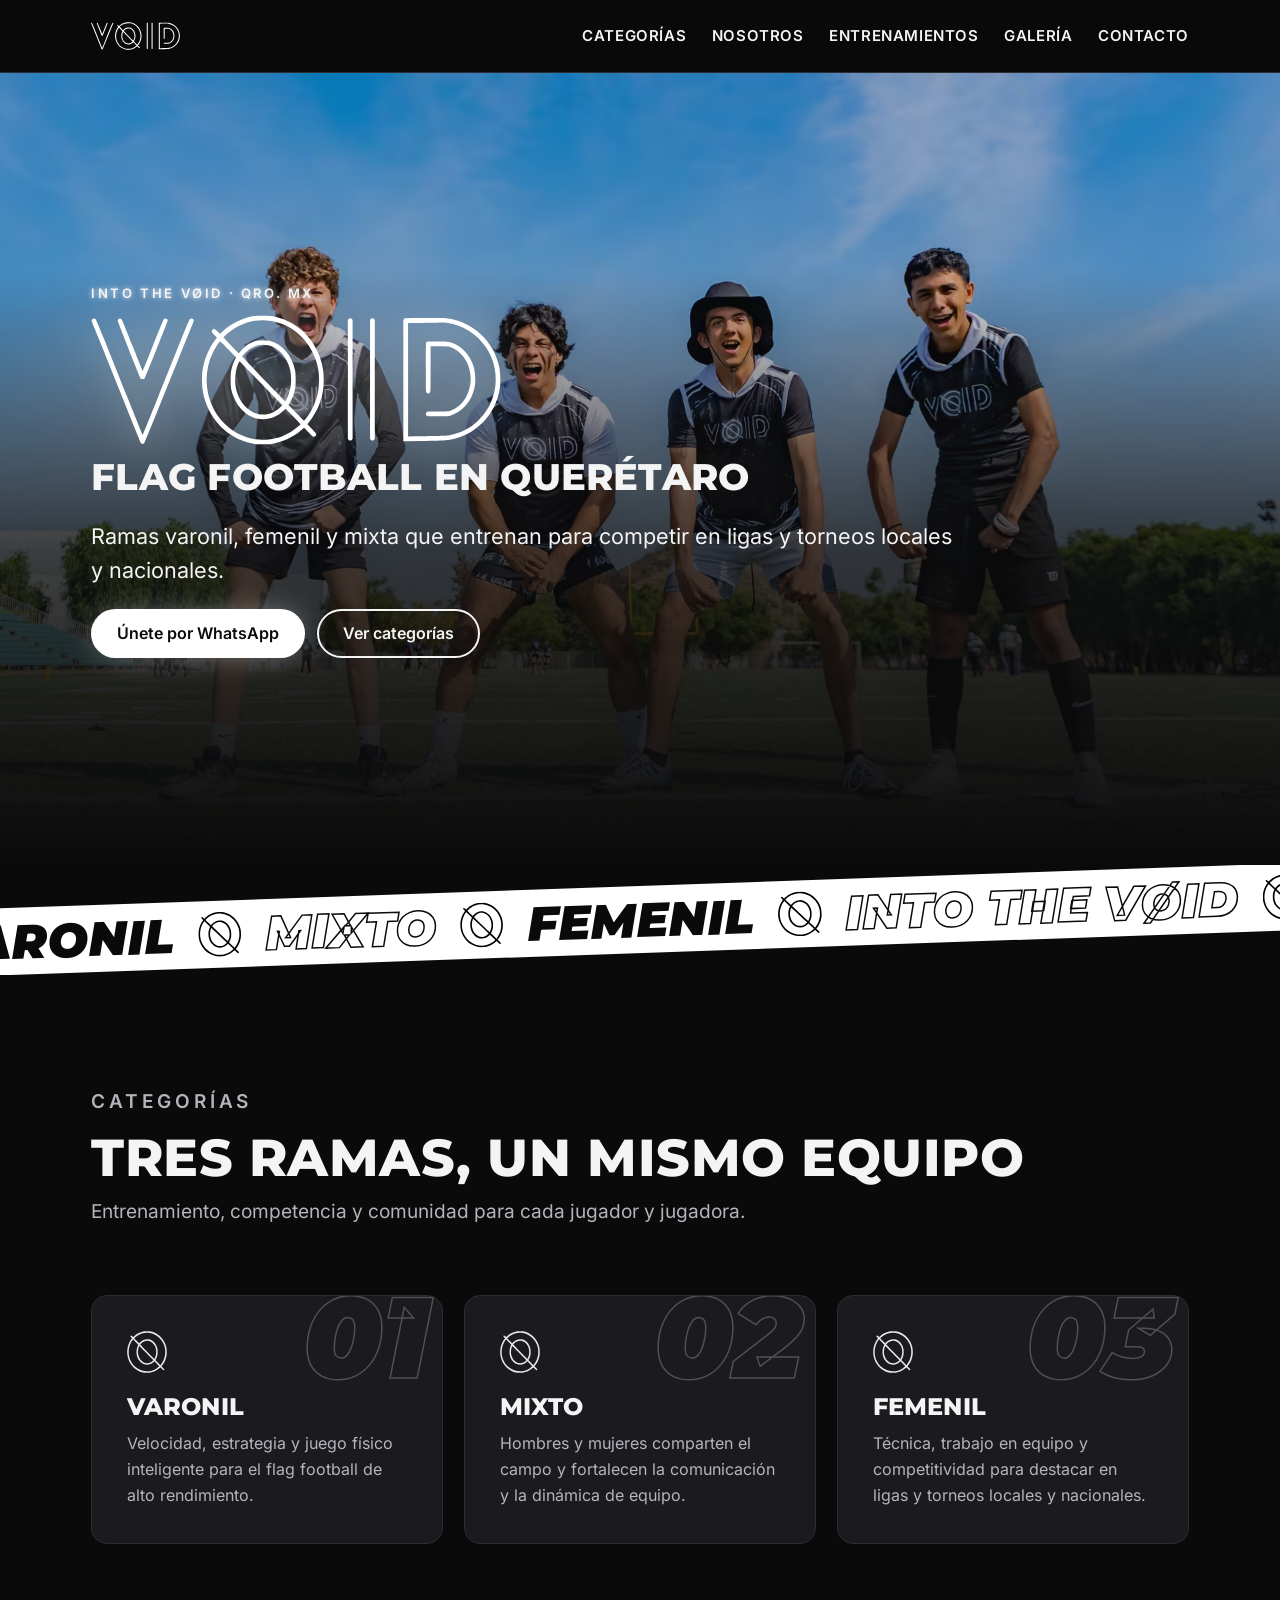
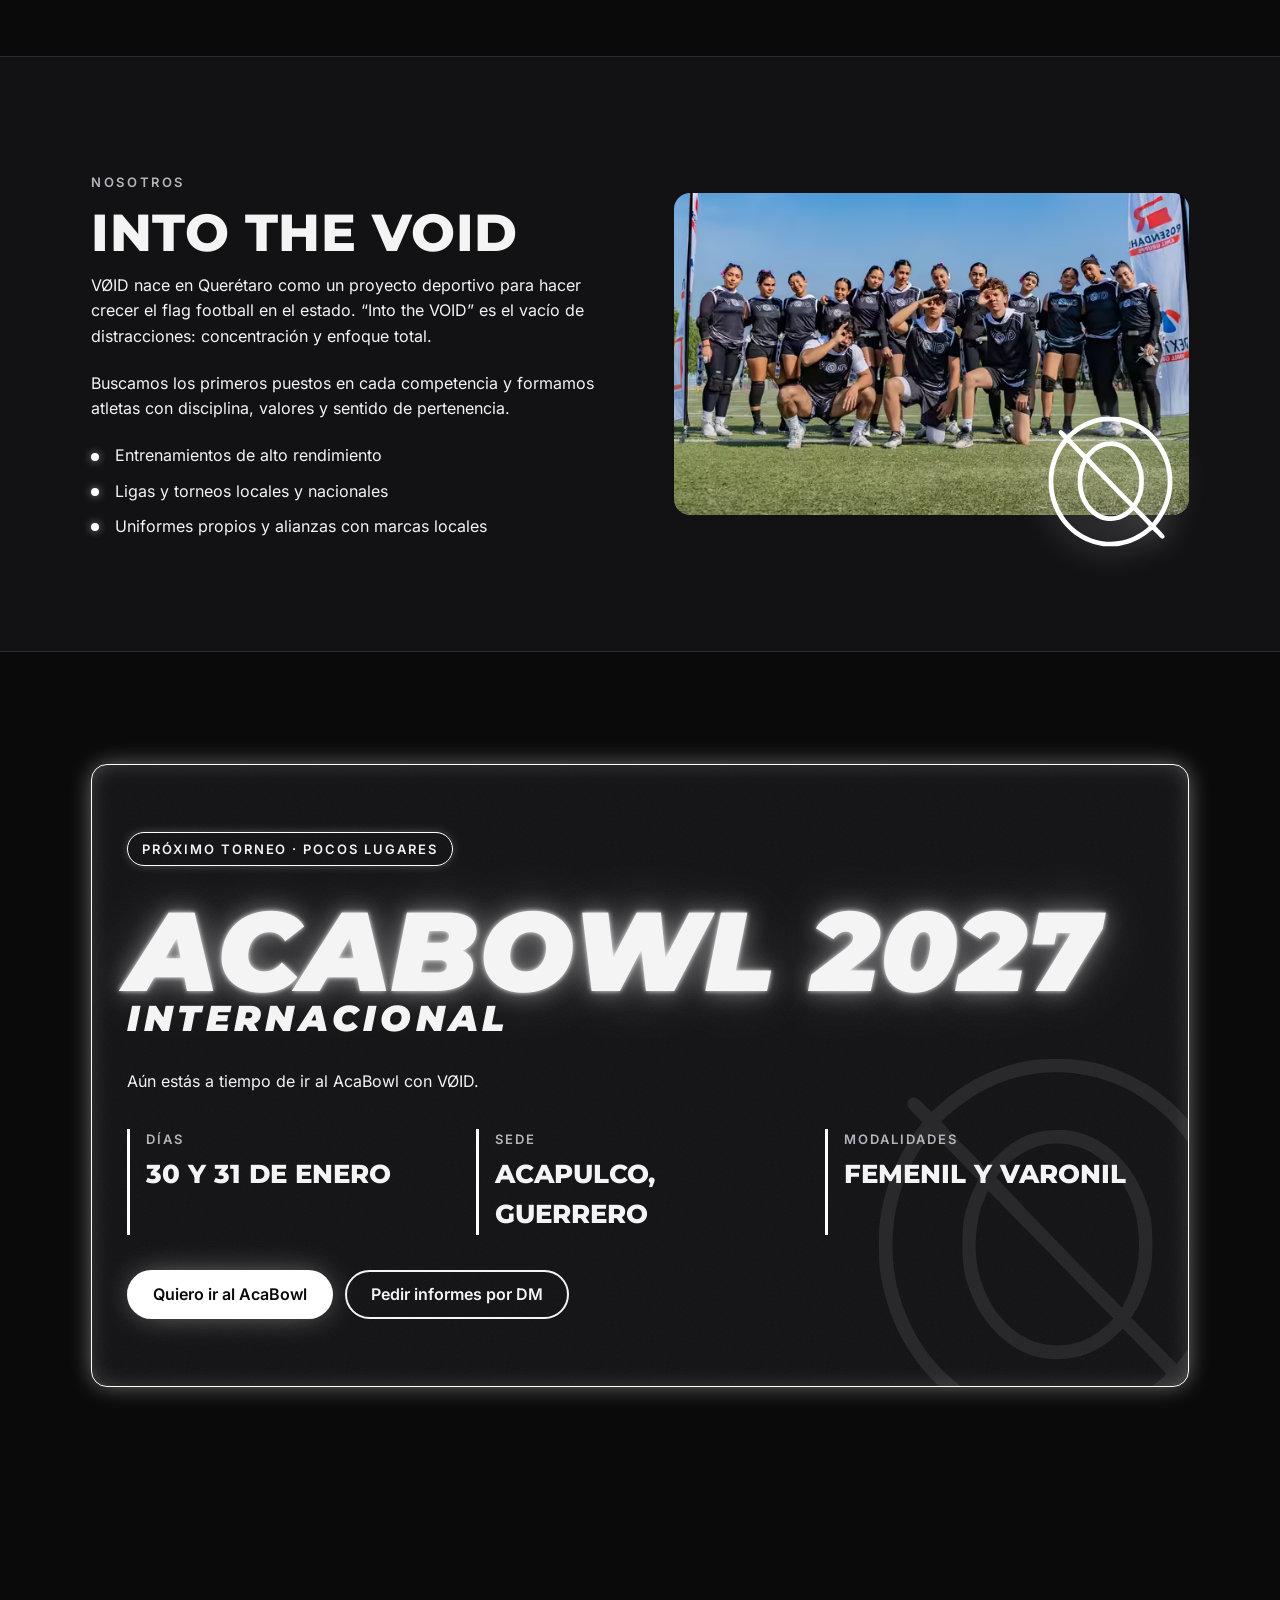
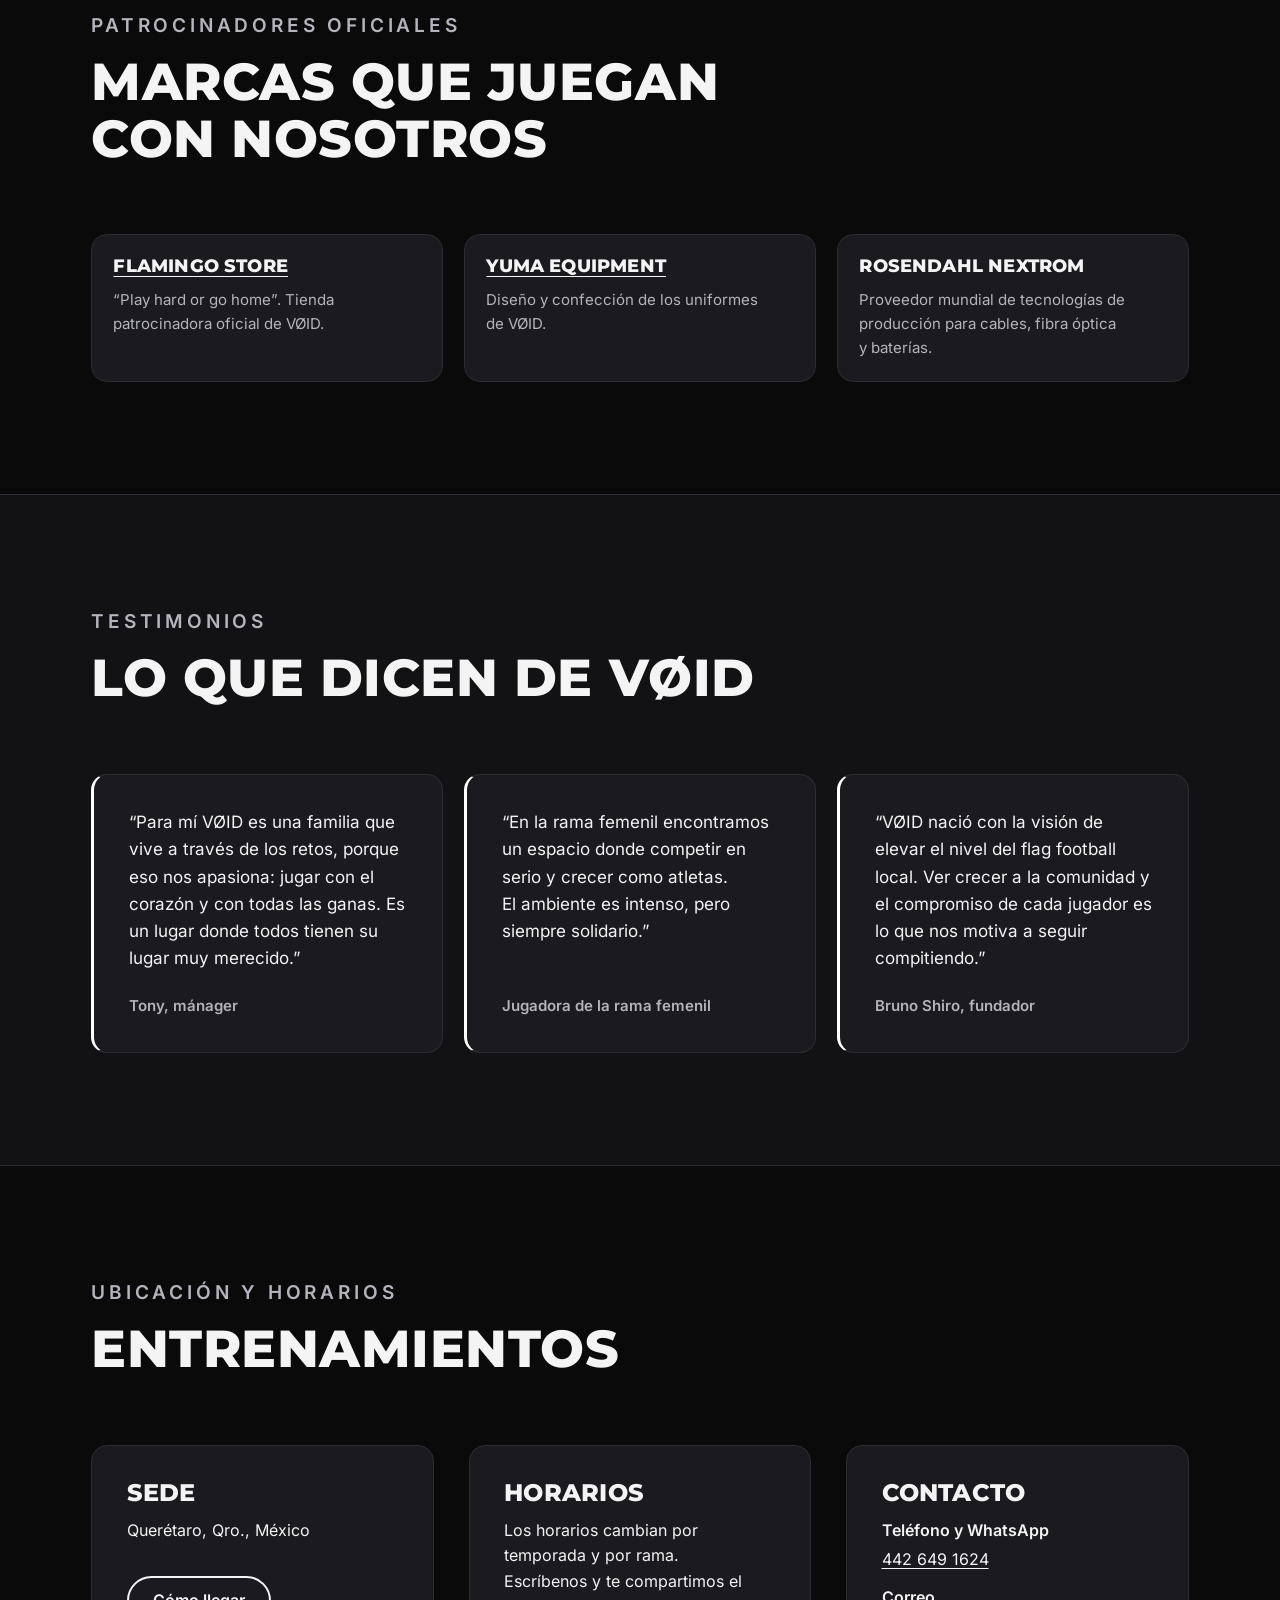
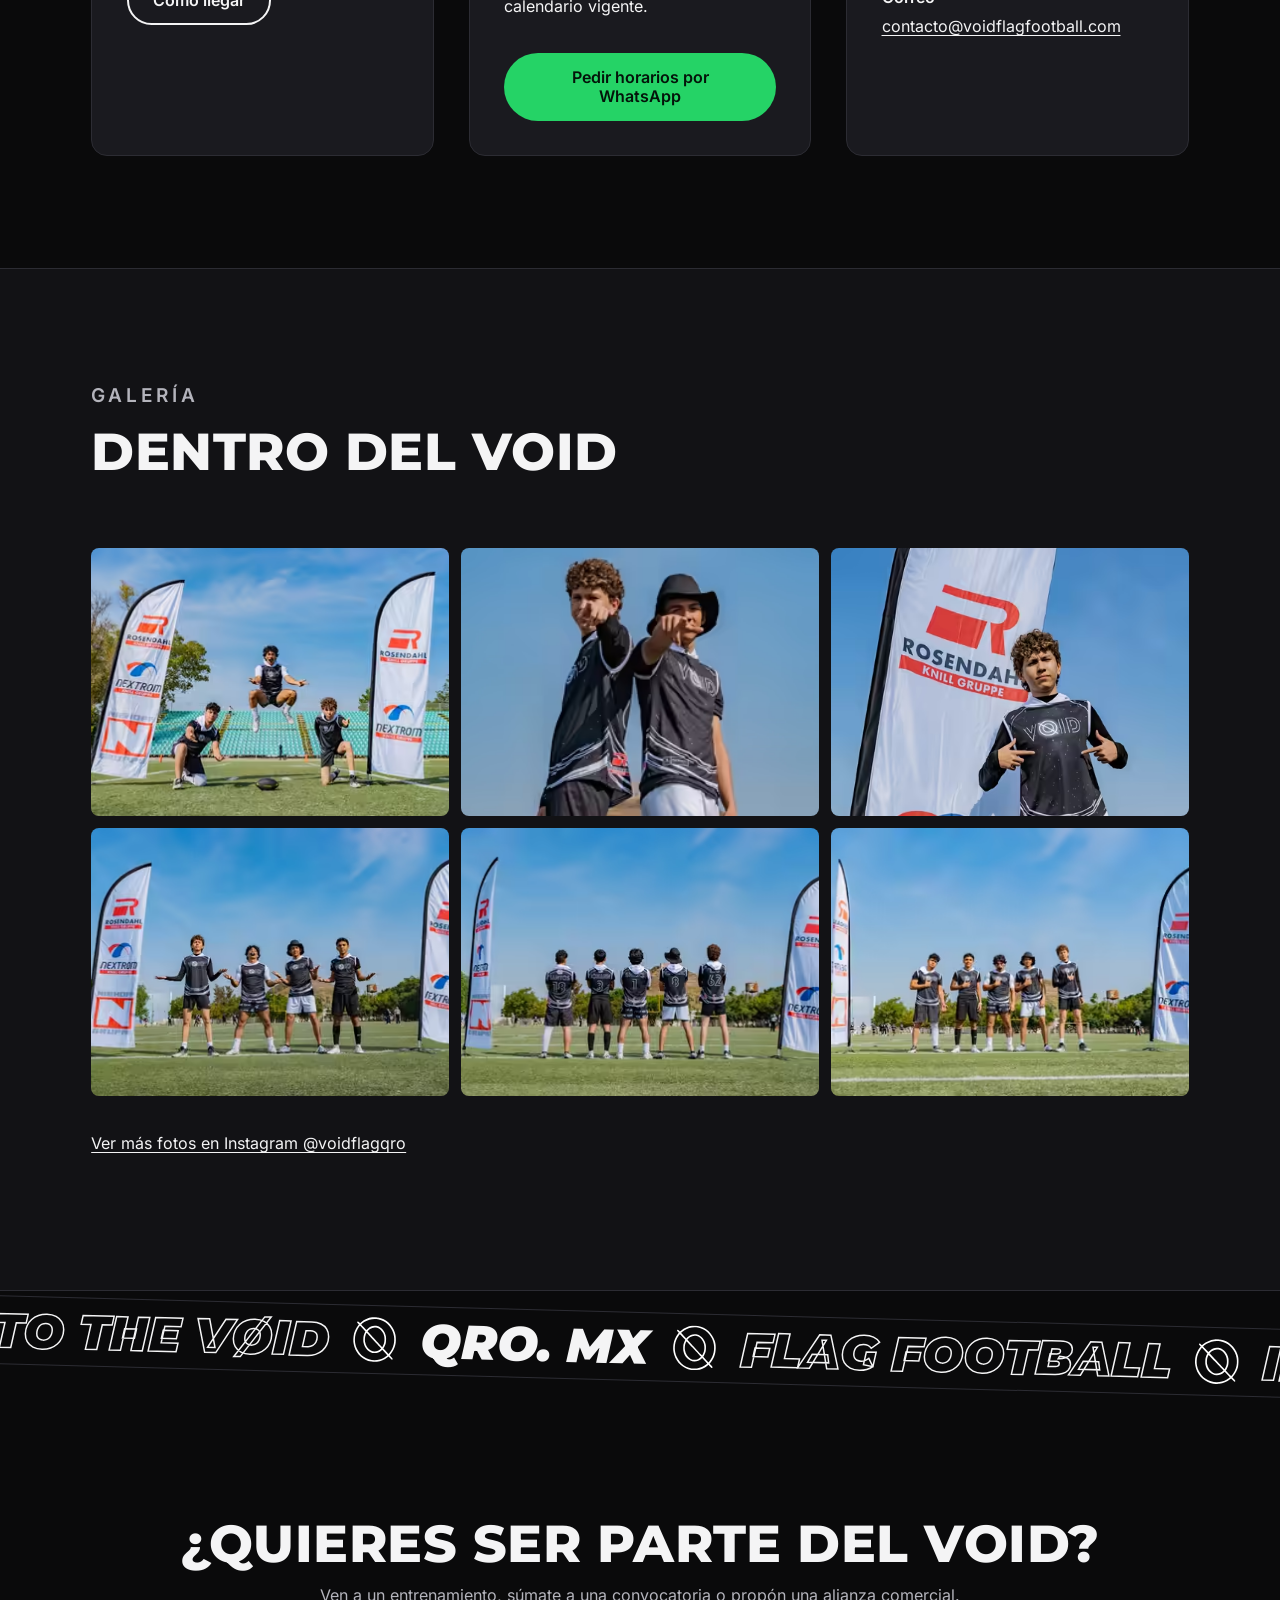
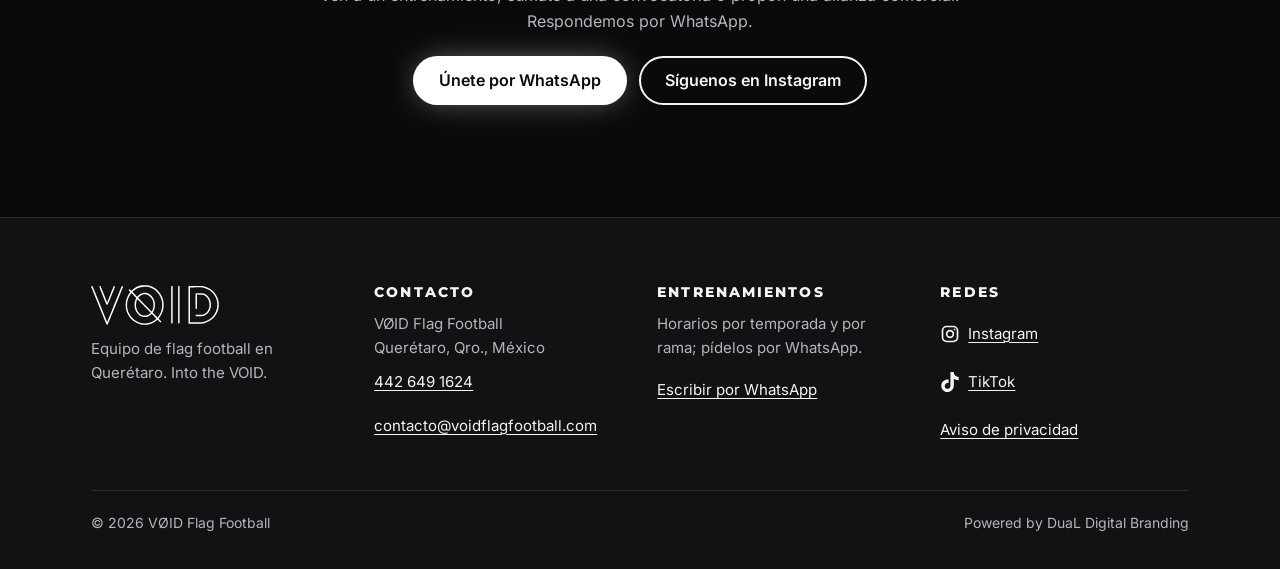
==== commit 63e12b02: "Dar personalidad al sitio con el estilo del Instagram de VØID - Logo de neón que se enciende, halo y" ====
--- a/index.html
+++ b/index.html
@@ -30,6 +30,7 @@
     <link rel="preload" href="fonts/montserrat-latin-800.woff2" as="font" type="font/woff2" crossorigin />
     <link rel="stylesheet" href="css/tokens.css" />
     <link rel="stylesheet" href="css/base.css" />
+    <link rel="stylesheet" href="css/personalidad.css" />
     <script>
       document.documentElement.classList.replace("sin-js", "js");
     </script>
@@ -65,7 +66,24 @@
           { "@type": "Organization", "name": "Flamingo Store", "sameAs": "https://www.instagram.com/la_flamingo_store/" },
           { "@type": "Organization", "name": "Yuma Equipment", "sameAs": "https://www.instagram.com/yuma_equipment/" },
           { "@type": "Organization", "name": "Rosendahl Nextrom" }
-        ]
+        ],
+        "event": {
+          "@type": "SportsEvent",
+          "name": "AcaBowl 2027 Internacional",
+          "startDate": "2027-01-30",
+          "endDate": "2027-01-31",
+          "eventStatus": "https://schema.org/EventScheduled",
+          "location": {
+            "@type": "Place",
+            "name": "Acapulco",
+            "address": {
+              "@type": "PostalAddress",
+              "addressLocality": "Acapulco",
+              "addressRegion": "Gro.",
+              "addressCountry": "MX"
+            }
+          }
+        }
       }
     </script>
   </head>
@@ -118,7 +136,7 @@
           />
         </picture>
         <div class="contenedor">
-          <p class="antetitulo">Into the VOID</p>
+          <p class="antetitulo antetitulo--neon">Into the VØID · Qro. MX</p>
           <h1 id="titulo-principal" class="hero__titulo">
             <img class="hero__logo" src="img/void-nombre.svg" alt="VØID" width="1293" height="408" />
             <span class="hero__subtitulo">Flag football en Querétaro</span>
@@ -140,6 +158,25 @@
         </div>
       </section>
 
+      <div class="marquesina" aria-hidden="true">
+        <div class="marquesina__banda">
+          <div class="marquesina__pista">
+            <p class="marquesina__grupo">
+              <span>Varonil</span><img class="marquesina__simbolo" src="img/void-simbolo.svg" alt="" width="388" height="408" />
+              <span class="marquesina__hueco">Mixto</span><img class="marquesina__simbolo" src="img/void-simbolo.svg" alt="" width="388" height="408" />
+              <span>Femenil</span><img class="marquesina__simbolo" src="img/void-simbolo.svg" alt="" width="388" height="408" />
+              <span class="marquesina__hueco">Into the VØID</span><img class="marquesina__simbolo" src="img/void-simbolo.svg" alt="" width="388" height="408" />
+            </p>
+            <p class="marquesina__grupo">
+              <span>Varonil</span><img class="marquesina__simbolo" src="img/void-simbolo.svg" alt="" width="388" height="408" />
+              <span class="marquesina__hueco">Mixto</span><img class="marquesina__simbolo" src="img/void-simbolo.svg" alt="" width="388" height="408" />
+              <span>Femenil</span><img class="marquesina__simbolo" src="img/void-simbolo.svg" alt="" width="388" height="408" />
+              <span class="marquesina__hueco">Into the VØID</span><img class="marquesina__simbolo" src="img/void-simbolo.svg" alt="" width="388" height="408" />
+            </p>
+          </div>
+        </div>
+      </div>
+
       <section id="categorias" class="seccion" aria-labelledby="titulo-categorias">
         <div class="contenedor">
           <header class="seccion__encabezado" data-revelar>
@@ -149,6 +186,7 @@
           </header>
           <div class="tarjetas">
             <article class="tarjeta" data-revelar data-inclinar>
+              <span class="tarjeta__numero" aria-hidden="true">01</span>
               <img class="tarjeta__marca" src="img/void-simbolo.svg" alt="" width="388" height="408" />
               <h3>Varonil</h3>
               <p>
@@ -157,19 +195,21 @@
               </p>
             </article>
             <article class="tarjeta" data-revelar data-inclinar>
+              <span class="tarjeta__numero" aria-hidden="true">02</span>
+              <img class="tarjeta__marca" src="img/void-simbolo.svg" alt="" width="388" height="408" />
+              <h3>Mixto</h3>
+              <p>
+                Hombres y mujeres comparten el campo y fortalecen la comunicación y la dinámica de
+                equipo.
+              </p>
+            </article>
+            <article class="tarjeta" data-revelar data-inclinar>
+              <span class="tarjeta__numero" aria-hidden="true">03</span>
               <img class="tarjeta__marca" src="img/void-simbolo.svg" alt="" width="388" height="408" />
               <h3>Femenil</h3>
               <p>
                 Técnica, trabajo en equipo y competitividad para destacar en ligas y torneos
                 locales y nacionales.
-              </p>
-            </article>
-            <article class="tarjeta" data-revelar data-inclinar>
-              <img class="tarjeta__marca" src="img/void-simbolo.svg" alt="" width="388" height="408" />
-              <h3>Mixto</h3>
-              <p>
-                Hombres y mujeres comparten el campo y fortalecen la comunicación y la dinámica de
-                equipo.
               </p>
             </article>
           </div>
@@ -218,6 +258,47 @@
             </picture>
             <img class="nosotros__simbolo" src="img/void-simbolo.svg" alt="" width="388" height="408" />
           </div>
+        </div>
+      </section>
+
+      <!-- PENDIENTE: retirar o actualizar esta sección después del 31 de enero de 2027 -->
+      <section id="torneo" class="seccion" aria-labelledby="titulo-torneo">
+        <div class="contenedor">
+          <article class="torneo" data-revelar>
+            <img class="torneo__simbolo" src="img/void-simbolo.svg" alt="" width="388" height="408" loading="lazy" />
+            <p class="torneo__etiqueta">Próximo torneo · Pocos lugares</p>
+            <h2 id="titulo-torneo" class="torneo__titulo">
+              AcaBowl 2027
+              <span>Internacional</span>
+            </h2>
+            <p>Aún estás a tiempo de ir al AcaBowl con VØID.</p>
+            <dl class="torneo__datos">
+              <div>
+                <dt>Días</dt>
+                <dd>30 y 31 de enero</dd>
+              </div>
+              <div>
+                <dt>Sede</dt>
+                <dd>Acapulco, Guerrero</dd>
+              </div>
+              <div>
+                <dt>Modalidades</dt>
+                <dd>Femenil y varonil</dd>
+              </div>
+            </dl>
+            <div class="hero__acciones">
+              <a
+                class="boton boton--principal"
+                href="https://wa.me/524426491624?text=Hola%20V%C3%98ID%2C%20quiero%20informes%20para%20ir%20al%20AcaBowl%202027."
+                data-evento="torneo"
+              >
+                Quiero ir al AcaBowl
+              </a>
+              <a class="boton boton--secundario" href="https://ig.me/m/voidflagqro" rel="noopener">
+                Pedir informes por DM
+              </a>
+            </div>
+          </article>
         </div>
       </section>
 
@@ -385,6 +466,23 @@
         </div>
       </section>
 
+      <div class="marquesina marquesina--inversa" aria-hidden="true">
+        <div class="marquesina__banda">
+          <div class="marquesina__pista">
+            <p class="marquesina__grupo">
+              <span class="marquesina__hueco">Into the VØID</span><img class="marquesina__simbolo" src="img/void-simbolo.svg" alt="" width="388" height="408" />
+              <span>Qro. MX</span><img class="marquesina__simbolo" src="img/void-simbolo.svg" alt="" width="388" height="408" />
+              <span class="marquesina__hueco">Flag football</span><img class="marquesina__simbolo" src="img/void-simbolo.svg" alt="" width="388" height="408" />
+            </p>
+            <p class="marquesina__grupo">
+              <span class="marquesina__hueco">Into the VØID</span><img class="marquesina__simbolo" src="img/void-simbolo.svg" alt="" width="388" height="408" />
+              <span>Qro. MX</span><img class="marquesina__simbolo" src="img/void-simbolo.svg" alt="" width="388" height="408" />
+              <span class="marquesina__hueco">Flag football</span><img class="marquesina__simbolo" src="img/void-simbolo.svg" alt="" width="388" height="408" />
+            </p>
+          </div>
+        </div>
+      </div>
+
       <section id="contacto" class="seccion contacto" aria-labelledby="titulo-contacto">
         <div class="contenedor" data-revelar>
           <h2 id="titulo-contacto">¿Quieres ser parte del VOID?</h2>
--- a/css/tokens.css
+++ b/css/tokens.css
@@ -10,6 +10,18 @@
   src: url("../fonts/montserrat-latin-800.woff2") format("woff2");
   font-weight: 800;
   font-style: normal;
+  font-display: swap;
+  unicode-range: U+0000-00FF, U+0131, U+0152-0153, U+02BB-02BC, U+02C6, U+02DA,
+    U+02DC, U+0304, U+0308, U+0329, U+2000-206F, U+20AC, U+2122, U+2191, U+2193,
+    U+2212, U+2215, U+FEFF, U+FFFD;
+}
+
+/* Itálica pesada para marquesinas, números y pósters (estilo de los pósters del Instagram) */
+@font-face {
+  font-family: "Montserrat";
+  src: url("../fonts/montserrat-latin-900-italic.woff2") format("woff2");
+  font-weight: 900;
+  font-style: italic;
   font-display: swap;
   unicode-range: U+0000-00FF, U+0131, U+0152-0153, U+02BB-02BC, U+02C6, U+02DA,
     U+02DC, U+0304, U+0308, U+0329, U+2000-206F, U+20AC, U+2122, U+2191, U+2193,
@@ -50,6 +62,10 @@
   /* Color: marca */
   --color-marca: #ffffff;
   --color-marca-brillo: rgba(255, 255, 255, 0.55);
+  --color-neon-halo: rgba(255, 255, 255, 0.18);
+  --sombra-neon: 0 0 0.35rem rgba(255, 255, 255, 0.9), 0 0 1.5rem rgba(255, 255, 255, 0.45),
+    0 0 4rem rgba(255, 255, 255, 0.2);
+  --textura-grano: url("data:image/svg+xml,%3Csvg xmlns='http://www.w3.org/2000/svg' width='160' height='160'%3E%3Cfilter id='g'%3E%3CfeTurbulence type='fractalNoise' baseFrequency='0.9' numOctaves='2' stitchTiles='stitch'/%3E%3CfeColorMatrix values='0 0 0 0 1 0 0 0 0 1 0 0 0 0 1 0 0 0 0.6 0'/%3E%3C/filter%3E%3Crect width='100%25' height='100%25' filter='url(%23g)'/%3E%3C/svg%3E");
   --color-acento: #ffffff;
   --color-acento-texto: #0a0a0b;
   --color-acento-hover: #d9d9de;
@@ -77,6 +93,7 @@
   --peso-texto: 400;
   --peso-fuerte: 600;
   --peso-titulos: 800;
+  --peso-poster: 900;
 
   /* Espaciado y forma */
   --espacio-1: clamp(0.5rem, 0.4rem + 0.4vw, 0.75rem);
--- a/css/personalidad.css
+++ b/css/personalidad.css
@@ -0,0 +1,291 @@
+/* ==========================================================================
+   Personalidad de VØID (solo este cliente), tomada de su Instagram @voidflagqro:
+   negro profundo, logo blanco con brillo neón, pósters en itálica pesada.
+   Solo usa variables de css/tokens.css; anima únicamente transform y opacity.
+   ========================================================================== */
+
+/* ---------- Hero: grano de película y logo de neón que se enciende ---------- */
+.hero::before {
+  content: "";
+  position: absolute;
+  inset: 0;
+  z-index: -1;
+  background-image: var(--textura-grano);
+  opacity: 0.08;
+  pointer-events: none;
+}
+
+.hero__titulo {
+  position: relative;
+}
+
+.hero__logo {
+  position: relative;
+}
+
+/* Halo de neón detrás del logo */
+.hero__titulo::before {
+  content: "";
+  position: absolute;
+  top: -15%;
+  left: -10%;
+  z-index: -1;
+  width: clamp(16rem, 10rem + 30vw, 42rem);
+  aspect-ratio: 3 / 1;
+  background: radial-gradient(closest-side, var(--color-neon-halo), transparent);
+  pointer-events: none;
+}
+
+.antetitulo--neon {
+  color: var(--color-texto);
+  text-shadow: var(--sombra-neon);
+}
+
+@keyframes encender-neon {
+  0%,
+  8% {
+    opacity: 0.08;
+  }
+  10% {
+    opacity: 0.9;
+  }
+  13% {
+    opacity: 0.15;
+  }
+  17% {
+    opacity: 1;
+  }
+  21% {
+    opacity: 0.35;
+  }
+  30%,
+  100% {
+    opacity: 1;
+  }
+}
+
+@keyframes respirar-halo {
+  0%,
+  100% {
+    opacity: 0.55;
+  }
+  50% {
+    opacity: 1;
+  }
+}
+
+/* ---------- Marquesina tipo póster ---------- */
+.marquesina {
+  overflow: hidden;
+  padding-block: var(--espacio-2);
+  background: var(--color-fondo);
+}
+
+.marquesina__banda {
+  width: 110%;
+  margin-left: -5%;
+  padding-block: 0.6rem;
+  background: var(--color-marca);
+  color: var(--color-acento-texto);
+  transform: rotate(-2deg);
+}
+
+.marquesina--inversa .marquesina__banda {
+  background: transparent;
+  color: var(--color-texto);
+  border-block: 1px solid var(--color-borde);
+  transform: rotate(1.5deg);
+}
+
+.marquesina__pista {
+  display: flex;
+  width: max-content;
+}
+
+.marquesina__grupo {
+  display: flex;
+  align-items: center;
+  gap: 1.5rem;
+  max-width: none;
+  margin: 0;
+  padding-right: 1.5rem;
+  font-family: var(--fuente-titulos);
+  font-weight: var(--peso-poster);
+  font-style: italic;
+  font-size: clamp(1.5rem, 1rem + 2.5vw, 3.5rem);
+  line-height: 1;
+  text-transform: uppercase;
+  white-space: nowrap;
+}
+
+.marquesina__hueco {
+  color: transparent;
+  -webkit-text-stroke: 1.5px var(--color-acento-texto);
+}
+
+.marquesina--inversa .marquesina__hueco {
+  -webkit-text-stroke-color: var(--color-texto);
+}
+
+.marquesina__simbolo {
+  width: 0.9em;
+  height: auto;
+}
+
+.marquesina:not(.marquesina--inversa) .marquesina__simbolo {
+  filter: invert(1);
+}
+
+@keyframes desplazar {
+  to {
+    transform: translateX(-50%);
+  }
+}
+
+@keyframes desplazar-inversa {
+  from {
+    transform: translateX(-50%);
+  }
+  to {
+    transform: none;
+  }
+}
+
+/* ---------- Categorías: números de jersey ---------- */
+.tarjeta {
+  overflow: hidden;
+}
+
+.tarjeta__numero {
+  position: absolute;
+  top: -0.15em;
+  right: 0.1em;
+  font-family: var(--fuente-titulos);
+  font-weight: var(--peso-poster);
+  font-style: italic;
+  font-size: clamp(5rem, 4rem + 4vw, 8rem);
+  line-height: 1;
+  color: transparent;
+  -webkit-text-stroke: 1.5px var(--color-texto-suave);
+  opacity: 0.35;
+  pointer-events: none;
+  transform: translateZ(1rem);
+}
+
+/* ---------- Póster del próximo torneo ---------- */
+.torneo {
+  position: relative;
+  display: grid;
+  gap: var(--espacio-3);
+  padding: var(--espacio-4) var(--espacio-3);
+  background: var(--color-superficie);
+  border: 1px solid var(--color-marca);
+  border-radius: var(--radio);
+  box-shadow:
+    0 0 1.5rem -0.25rem var(--color-marca-brillo),
+    inset 0 0 2rem -1rem var(--color-marca-brillo);
+  overflow: hidden;
+  isolation: isolate;
+}
+
+.torneo::before {
+  content: "";
+  position: absolute;
+  inset: 0;
+  z-index: -1;
+  background-image: var(--textura-grano);
+  opacity: 0.06;
+}
+
+.torneo__simbolo {
+  position: absolute;
+  right: -3rem;
+  bottom: -3rem;
+  z-index: -1;
+  width: clamp(12rem, 8rem + 18vw, 26rem);
+  height: auto;
+  opacity: 0.08;
+}
+
+.torneo__etiqueta {
+  justify-self: start;
+  padding: 0.35rem 0.9rem;
+  border: 1px solid var(--color-marca);
+  border-radius: 999px;
+  font-size: 0.8125rem;
+  font-weight: var(--peso-fuerte);
+  letter-spacing: 0.15em;
+  text-transform: uppercase;
+  box-shadow: 0 0 0.75rem -0.25rem var(--color-marca-brillo);
+}
+
+.torneo__titulo {
+  margin: 0;
+  font-weight: var(--peso-poster);
+  font-style: italic;
+  font-size: clamp(2.75rem, 1.5rem + 7vw, 7rem);
+  line-height: 0.9;
+  text-shadow: var(--sombra-neon);
+}
+
+.torneo__titulo span {
+  display: block;
+  font-size: 0.32em;
+  letter-spacing: 0.12em;
+  text-shadow: none;
+}
+
+.torneo__datos {
+  display: grid;
+  grid-template-columns: repeat(auto-fit, minmax(min(100%, 12rem), 1fr));
+  gap: var(--espacio-2);
+  margin: 0;
+}
+
+.torneo__datos div {
+  padding-left: 1rem;
+  border-left: 3px solid var(--color-marca);
+}
+
+.torneo__datos dt {
+  font-size: 0.8125rem;
+  font-weight: var(--peso-fuerte);
+  letter-spacing: 0.15em;
+  text-transform: uppercase;
+  color: var(--color-texto-suave);
+}
+
+.torneo__datos dd {
+  margin: 0.25rem 0 0;
+  font-family: var(--fuente-titulos);
+  font-weight: var(--peso-titulos);
+  font-size: clamp(1.15rem, 1rem + 0.8vw, 1.6rem);
+  text-transform: uppercase;
+}
+
+.torneo p {
+  margin: 0;
+}
+
+/* ---------- Movimiento (desactivado con prefers-reduced-motion) ---------- */
+@media (prefers-reduced-motion: no-preference) {
+  .hero__logo {
+    animation: encender-neon 1.6s steps(1, end) 0.2s both;
+  }
+
+  .hero__titulo::before {
+    animation: respirar-halo 4s ease-in-out 1.8s infinite;
+  }
+
+  .marquesina__pista {
+    animation: desplazar 40s linear infinite;
+  }
+
+  .marquesina--inversa .marquesina__pista {
+    animation-name: desplazar-inversa;
+  }
+
+  .marquesina:hover .marquesina__pista {
+    animation-play-state: paused;
+  }
+}
